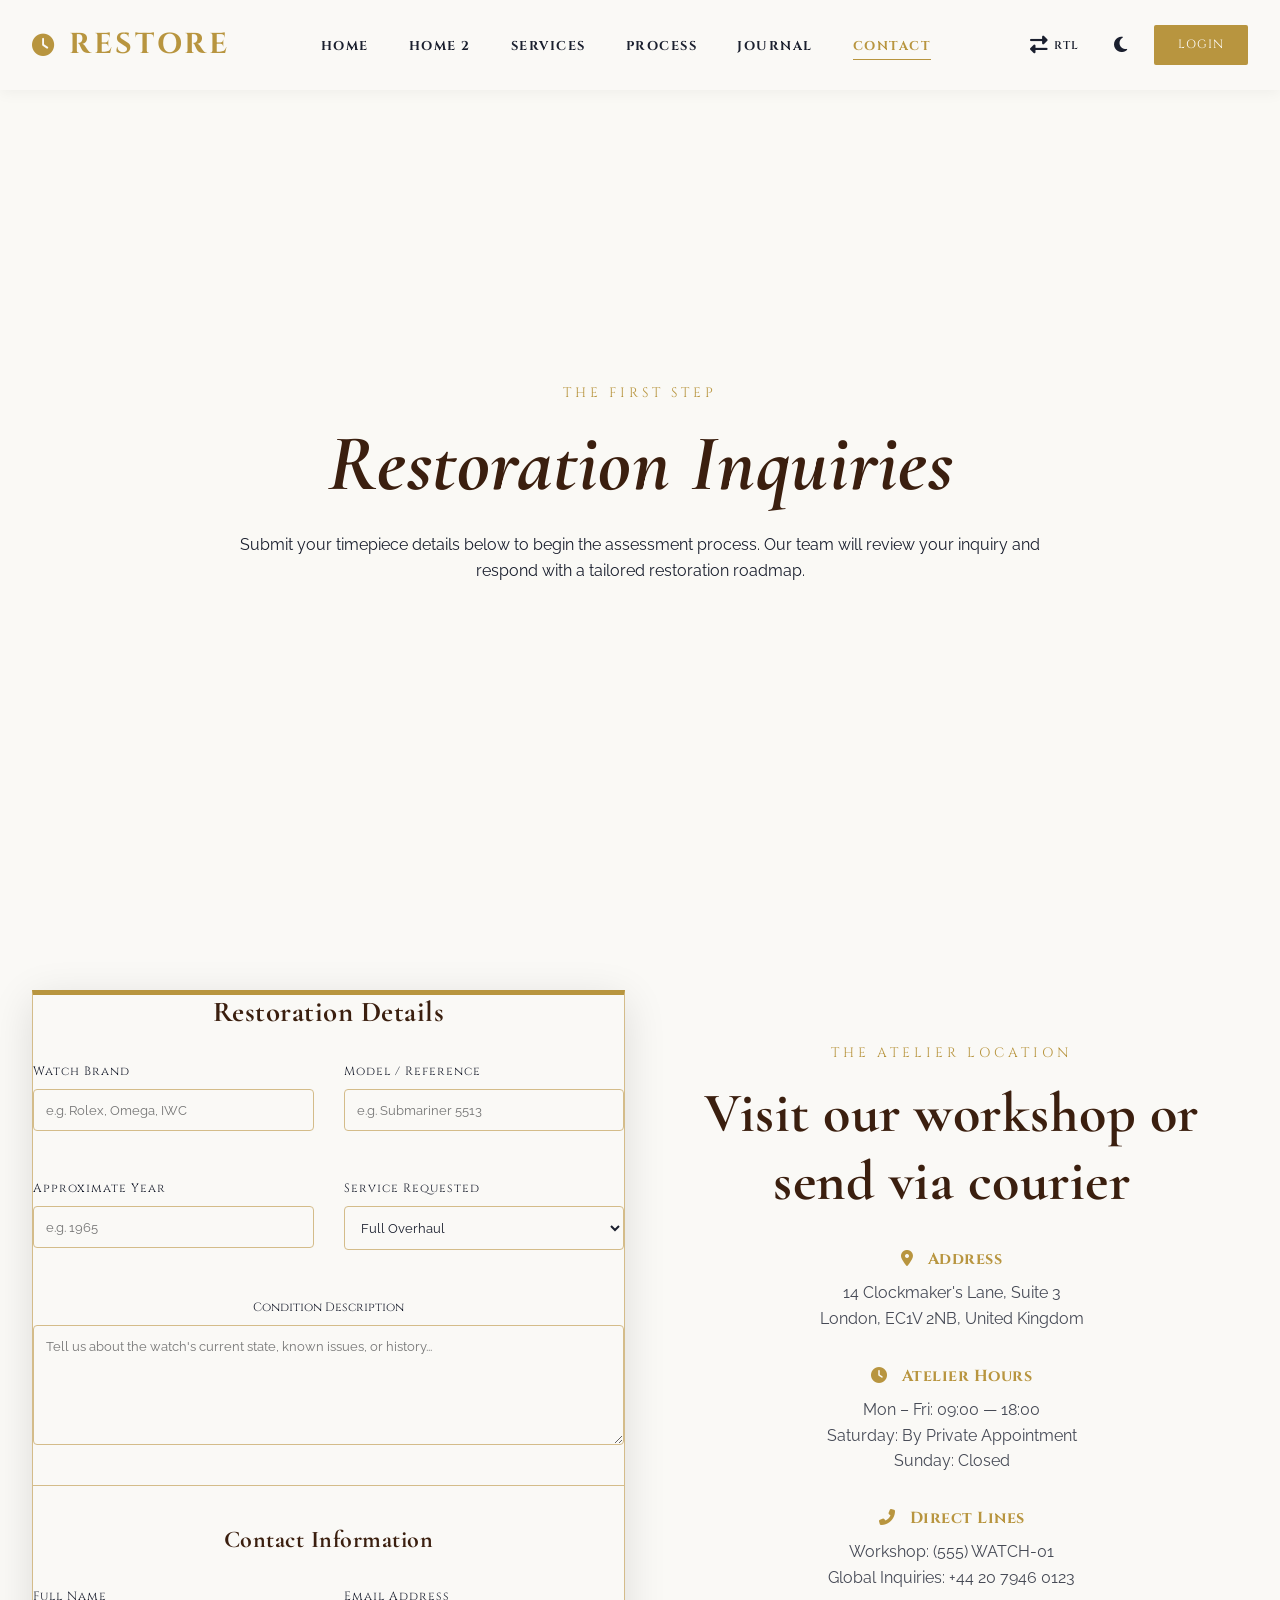
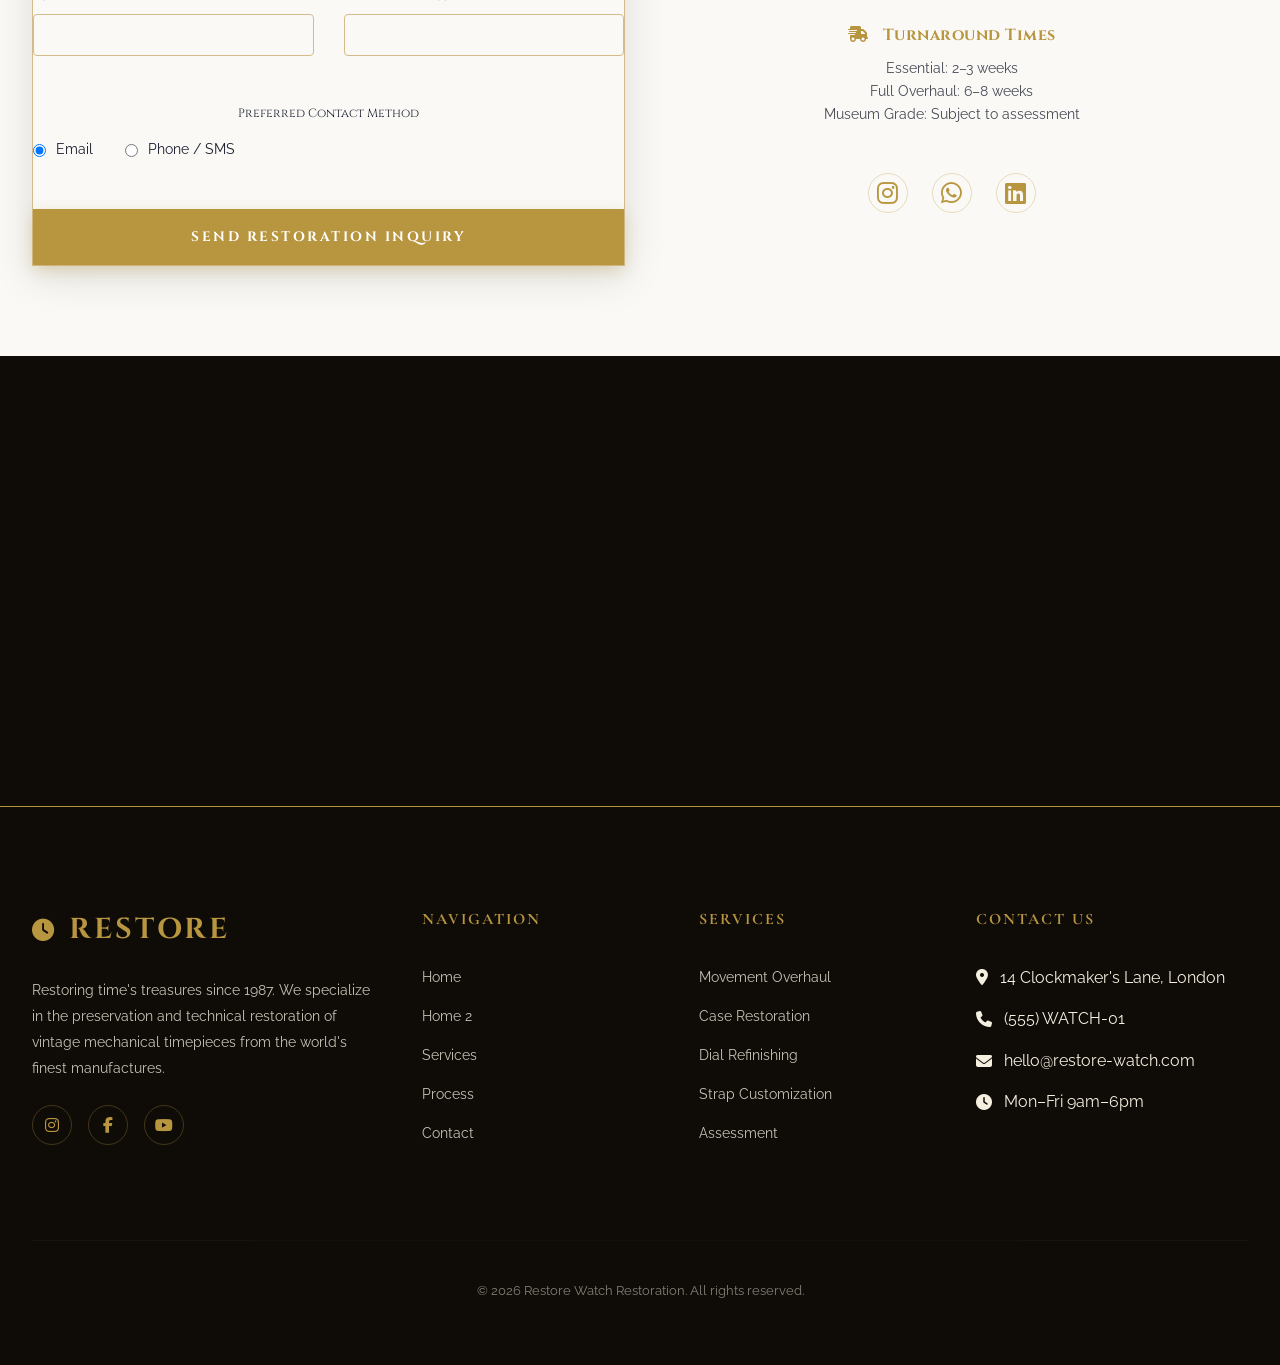
==== contact.html @ 351881fa "Add files via upload commited" ====
<!DOCTYPE html>
<html lang="en" dir="ltr">

<head>
    <meta charset="UTF-8">
    <meta name="viewport" content="width=device-width, initial-scale=1.0">
    <title>Contact & Inquiries — Restore Vintage Watch Restoration</title>
    <meta name="description"
        content="Request a restoration quote. Contact our master watchmakers for a heritage restoration assessment.">
    <!-- Favicon -->
    <link rel="icon" type="image/png" href="favicon.png">
    <!-- Fonts -->
    <link rel="preconnect" href="https://fonts.googleapis.com">
    <link rel="preconnect" href="https://fonts.gstatic.com" crossorigin>
    <link
        href="https://fonts.googleapis.com/css2?family=Cinzel:wght@400;700&family=Cormorant+Garamond:ital,wght@0,400;0,600;0,700;1,400;1,600&family=Playfair+Display:ital,wght@0,400;0,700;1,400&family=Raleway:wght@300;400;600&display=swap"
        rel="stylesheet">
    <!-- Icons -->
    <link rel="stylesheet" href="https://cdnjs.cloudflare.com/ajax/libs/font-awesome/6.4.0/css/all.min.css">
    <!-- CSS -->
    <link rel="stylesheet" href="index.css">
</head>

<body>

    <!-- NAVBAR -->
    <nav class="navbar">
        <div class="container">
            <a href="index.html" class="logo"><i class="fas fa-clock"></i>RESTORE</a>

            <ul class="nav-links">
                <li><a href="index.html">Home</a></li>
                <li><a href="story.html">Home 2</a></li>
                <li><a href="services.html">Services</a></li>
                <li><a href="process.html">Process</a></li>
                <li><a href="journal.html">Journal</a></li>
                <li><a href="contact.html">Contact</a></li>
                <li class="mobile-only" style="margin-top: 2rem; padding-top: 1rem; border-top: 1px solid var(--border); width: 100%;">
                    <div style="display: flex; justify-content: space-between; align-items: center; gap: 1rem; width: 100%;">
                        <button class="toggle-btn rtl-toggle" title="Toggle RTL">
                            <i class="fas fa-exchange-alt"></i>
                        </button>
                        <button class="toggle-btn theme-toggle" title="Toggle Theme">
                            <i class="fas fa-moon"></i>
                            <span class="theme-text">Dark Mode</span>
                        </button>
                        <a href="login.html" class="btn-login" style="width: 100%; text-align: center; border-radius: 4px;">Login Page</a>
                    </div>
                </li>
            </ul>

            <div class="nav-actions">
                <button class="toggle-btn rtl-toggle" title="Toggle RTL">
                    <i class="fas fa-exchange-alt"></i>
                    <span class="rtl-toggle-text">RTL</span>
                </button>
                <button class="toggle-btn theme-toggle" title="Toggle Theme">
                    <i class="fas fa-moon"></i>
                </button>
                <a href="login.html" class="btn-login">Login</a>
            </div>

            <div class="hamburger">
                <span></span>
                <span></span>
                <span></span>
            </div>
        </div>
    </nav>

    <!-- HERO SECTION -->
    <section class="hero-section">
        <div class="hero-blurred-bg" style="background-image: url('https://images.squarespace-cdn.com/content/v1/627b2795b8e70b00cc6e04ac/d50d3fa1-0579-43b2-81c1-0adb92a2aeeb/176-ESPERLUXE_DAVIDOFF_HR84__40jamesncx-121A6474%2Bcopy.jpg');"></div>
        <div class="hero-overlay"></div>
        
        <div class="container text-center reveal">
            <span class="eyebrow" style="color: var(--secondary);">The First Step</span>
            <h1 class="italic">Restoration Inquiries</h1>
            <p>Submit your timepiece details below to begin the assessment process. Our team will review your inquiry and respond with a tailored restoration roadmap.</p>
        </div>
    </section>

    <!-- CONTACT FORM & INFO -->
    <section class="section">
        <div class="container">
            <div class="grid grid-2" style="position: relative;">

                <!-- Inquiry Form -->
                <div class="contact-form reveal"
                    style="background: var(--bg-light); border: 1px solid var(--border); border-top: 5px solid var(--secondary); box-shadow: var(--shadow);">
                    <h2 style="font-size: 1.8rem; margin-bottom: 2rem;">Restoration Details</h2>
                    <form id="restoration-form" style="display: flex; flex-direction: column; gap: 1.5rem;">
                        <div class="form-group grid grid-2">
                            <div style="display: flex; flex-direction: column;">
                                <label
                                    style="font-family: 'Cinzel', serif; font-size: 0.75rem; margin-bottom: 0.5rem;">Watch
                                    Brand</label>
                                <input type="text" placeholder="e.g. Rolex, Omega, IWC"
                                    style="padding: 12px; border: 1px solid var(--border); border-radius: 4px; background: transparent; width: 100%;"
                                    required>
                            </div>
                            <div style="display: flex; flex-direction: column;">
                                <label
                                    style="font-family: 'Cinzel', serif; font-size: 0.75rem; margin-bottom: 0.5rem;">Model
                                    / Reference</label>
                                <input type="text" placeholder="e.g. Submariner 5513"
                                    style="padding: 12px; border: 1px solid var(--border); border-radius: 4px; background: transparent; width: 100%;"
                                    required>
                            </div>
                        </div>
                        <div class="form-group grid grid-2">
                            <div style="display: flex; flex-direction: column;">
                                <label
                                    style="font-family: 'Cinzel', serif; font-size: 0.75rem; margin-bottom: 0.5rem;">Approximate
                                    Year</label>
                                <input type="number" placeholder="e.g. 1965"
                                    style="padding: 12px; border: 1px solid var(--border); border-radius: 4px; background: transparent; width: 100%;">
                            </div>
                            <div style="display: flex; flex-direction: column;">
                                <label
                                    style="font-family: 'Cinzel', serif; font-size: 0.75rem; margin-bottom: 0.5rem;">Service
                                    Requested</label>
                                <select
                                    style="padding: 12px; border: 1px solid var(--border); border-radius: 4px; background: transparent; width: 100%;">
                                    <option>Essential Service</option>
                                    <option selected>Full Overhaul</option>
                                    <option>Museum Restoration</option>
                                    <option>Movement Only</option>
                                    <option>Unsure / Needs Assessment</option>
                                </select>
                            </div>
                        </div>
                        <div style="display: flex; flex-direction: column;">
                            <label
                                style="font-family: 'Cinzel', serif; font-size: 0.75rem; margin-bottom: 0.5rem;">Condition
                                Description</label>
                            <textarea placeholder="Tell us about the watch's current state, known issues, or history..."
                                style="padding: 12px; border: 1px solid var(--border); border-radius: 4px; height: 120px; background: transparent; width: 100%;"></textarea>
                        </div>

                        <hr style="border: 0; border-top: 1px solid var(--border); margin: 1rem 0;">

                        <h2 style="font-size: 1.5rem; margin-bottom: 0.5rem;">Contact Information</h2>
                        <div class="form-group grid grid-2">
                            <div style="display: flex; flex-direction: column;">
                                <label
                                    style="font-family: 'Cinzel', serif; font-size: 0.75rem; margin-bottom: 0.5rem;">Full
                                    Name</label>
                                <input type="text"
                                    style="padding: 12px; border: 1px solid var(--border); border-radius: 4px; background: transparent; width: 100%;"
                                    required>
                            </div>
                            <div style="display: flex; flex-direction: column;">
                                <label
                                    style="font-family: 'Cinzel', serif; font-size: 0.75rem; margin-bottom: 0.5rem;">Email
                                    Address</label>
                                <input type="email"
                                    style="padding: 12px; border: 1px solid var(--border); border-radius: 4px; background: transparent; width: 100%;"
                                    required>
                            </div>
                        </div>
                        <div style="display: flex; flex-direction: column;">
                            <label
                                style="font-family: 'Cinzel', serif; font-size: 0.75rem; margin-bottom: 0.5rem;">Preferred
                                Contact Method</label>
                            <div style="display: flex; gap: 2rem; margin-top: 0.5rem;">
                                <label
                                    style="display: flex; align-items: center; gap: 10px; cursor: pointer; font-size: 0.85rem;">
                                    <input type="radio" name="contact_method" value="email" checked> Email
                                </label>
                                <label
                                    style="display: flex; align-items: center; gap: 10px; cursor: pointer; font-size: 0.85rem;">
                                    <input type="radio" name="contact_method" value="phone"> Phone / SMS
                                </label>
                            </div>
                        </div>

                        <button type="submit" class="btn btn-primary" style="margin-top: 1.5rem; width: 100%;">Send
                            Restoration Inquiry</button>
                    </form>
                </div>

                <!-- Workshop Info -->
                <div class="workshop-info reveal"
                    style="display: flex; flex-direction: column; justify-content: center; align-items: center; position: relative; text-align: center; padding: 2rem;">
                    <span class="eyebrow">The Atelier Location</span>
                    <h2 style="margin-bottom: 2rem;">Visit our workshop or send via courier</h2>

                    <div class="info-list"
                        style="display: flex; flex-direction: column; gap: 2rem; align-items: center;">
                        <div class="info-block">
                            <h4
                                style="font-family: 'Cinzel', serif; font-size: 1rem; color: var(--secondary); margin-bottom: 0.5rem;">
                                <i class="fas fa-map-marker-alt" style="margin-right: 10px;"></i> Address</h4>
                            <p style="opacity: 0.8; margin: 0 auto; max-width: 300px;">14 Clockmaker's Lane, Suite
                                3<br>London, EC1V 2NB, United Kingdom</p>
                        </div>
                        <div class="info-block">
                            <h4
                                style="font-family: 'Cinzel', serif; font-size: 1rem; color: var(--secondary); margin-bottom: 0.5rem;">
                                <i class="fas fa-clock" style="margin-right: 10px;"></i> Atelier Hours</h4>
                            <p style="opacity: 0.8; margin: 0 auto; max-width: 300px;">Mon – Fri: 09:00 —
                                18:00<br>Saturday: By Private Appointment<br>Sunday: Closed</p>
                        </div>
                        <div class="info-block">
                            <h4
                                style="font-family: 'Cinzel', serif; font-size: 1rem; color: var(--secondary); margin-bottom: 0.5rem;">
                                <i class="fas fa-phone-alt" style="margin-right: 10px;"></i> Direct Lines</h4>
                            <p style="opacity: 0.8; margin: 0 auto; max-width: 300px;">Workshop: (555)
                                WATCH-01<br>Global Inquiries: +44 20 7946 0123</p>
                        </div>
                        <div class="info-block">
                            <h4
                                style="font-family: 'Cinzel', serif; font-size: 1rem; color: var(--secondary); margin-bottom: 0.5rem;">
                                <i class="fas fa-truck-fast" style="margin-right: 10px;"></i> Turnaround Times</h4>
                            <p style="opacity: 0.8; font-size: 0.9rem; margin: 0 auto; max-width: 300px;">Essential: 2–3
                                weeks<br>Full Overhaul: 6–8 weeks<br>Museum Grade: Subject to assessment</p>
                        </div>
                    </div>

                    <div class="social-links"
                        style="margin-top: 3rem; display: flex; gap: 1.5rem; justify-content: center;">
                        <a href="#"><i class="fab fa-instagram"
                                style="font-size: 1.5rem; color: var(--secondary);"></i></a>
                        <a href="#"><i class="fab fa-whatsapp"
                                style="font-size: 1.5rem; color: var(--secondary);"></i></a>
                        <a href="#"><i class="fab fa-linkedin"
                                style="font-size: 1.5rem; color: var(--secondary);"></i></a>
                    </div>
                </div>

            </div>
        </div>
    </section>

    <!-- MAP SECTION -->
    <section class="section" style="padding: 0;">
        <div class="map-container reveal"
            style="width: 100%; height: 450px; background: var(--bg-dark);">
            <iframe
                src="https://www.google.com/maps/embed?pb=!1m18!1m12!1m3!1d2482.0203!2d-0.0934!3d51.5234!2m3!1f0!2f0!3f0!3m2!1i1024!2i768!4f13.1!3m3!1m2!1s0x0%3A0x0!2zNTHCsDMxJzI0LjIiTiAwwrAwNSczNi4yIlc!5e0!3m2!1sen!2suk!4v1654321234567!5m2!1sen!2suk"
                width="100%" height="100%" style="border:0;" allowfullscreen="" loading="lazy"></iframe>
        </div>
    </section>

    <!-- FOOTER -->
    <footer>
        <div class="container">
            <div class="footer-grid">
                <div class="footer-col reveal">
                    <a href="index.html" class="logo" style="margin-bottom: 1.5rem;"><i class="fas fa-clock"></i>RESTORE</a>
                    <p>Restoring time's treasures since 1987. We specialize in the preservation and technical restoration of vintage mechanical timepieces from the world's finest manufactures.</p>
                    <div class="social-links">
                        <a href="#"><i class="fab fa-instagram"></i></a>
                        <a href="#"><i class="fab fa-facebook-f"></i></a>
                        <a href="#"><i class="fab fa-youtube"></i></a>
                    </div>
                </div>
                <div class="footer-col reveal">
                    <h4>Navigation</h4>
                    <ul>
                        <li><a href="index.html">Home</a></li>
                        <li><a href="story.html">Home 2</a></li>
                        <li><a href="services.html">Services</a></li>
                        <li><a href="process.html">Process</a></li>
                        <li><a href="contact.html">Contact</a></li>
                    </ul>
                </div>
                <div class="footer-col reveal">
                    <h4>Services</h4>
                    <ul>
                        <li><a href="services.html">Movement Overhaul</a></li>
                        <li><a href="services.html">Case Restoration</a></li>
                        <li><a href="services.html">Dial Refinishing</a></li>
                        <li><a href="services.html">Strap Customization</a></li>
                        <li><a href="services.html">Assessment</a></li>
                    </ul>
                </div>
                <div class="footer-col reveal">
                    <h4>Contact Us</h4>
                    <ul>
                        <li><i class="fas fa-map-marker-alt"></i> 14 Clockmaker's Lane, London</li>
                        <li><i class="fas fa-phone"></i> (555) WATCH-01</li>
                        <li><i class="fas fa-envelope"></i> hello@restore-watch.com</li>
                        <li><i class="fas fa-clock"></i> Mon–Fri 9am–6pm</li>
                    </ul>
                </div>
            </div>
            <div class="footer-bottom">
                <p>&copy; 2026 Restore Watch Restoration. All rights reserved.</p>
            </div>
        </div>
    </footer>

    <button class="back-to-top" aria-label="Back to top">
        <i class="fas fa-chevron-up"></i>
    </button>

    <script src="main.js"></script>
</body>

</html>
---- index.css ----
/* 1. CSS VARIABLES */
:root {
  --primary: #3B1F0F;
  /* Deep mahogany */
  --secondary: #B8953F;
  /* Antique gold */
  --accent: #C9A96E;
  /* Warm brass */
  --text-dark: #1A1F2E;
  /* Deep charcoal navy */
  --text-light: #F5EFE0;
  /* Ivory cream */
  --bg-light: #FAF9F6;
  /* Crisp parchment */
  --bg-dark: #0F0C08;
  /* Near-black mahogany */
  --border: #D4BC8A;
  /* Gold border tone */

  /* Static Colors (for persistent dark sections) */
  --always-light: #F5EFE0;
  --always-dark: #0F0C08;

  --transition: all 0.4s cubic-bezier(0.16, 1, 0.3, 1);
  --shadow: 0 10px 40px rgba(0, 0, 0, 0.12);
  --max-width: 1280px;
  
  --hero-brightness: 0.85;
  --hero-overlay: rgba(250, 249, 246, 0.8);
}

[data-theme="dark"] {
  --primary: #C9A96E;
  --secondary: #B8953F;
  --text-dark: #F5EFE0;
  --text-light: #F5EFE0;
  --bg-light: #0D0B08;
  --bg-dark: #1A1A1A;
  --border: #8A6D3B;
  --hero-brightness: 0.4;
  --hero-overlay: rgba(15, 12, 8, 0.85);
  --shadow: 0 10px 40px rgba(0, 0, 0, 0.4);
}

/* RTL Support */
[dir="rtl"] {
  direction: rtl;
  text-align: right;
}

/* 2. RESET & BASE */
* {
  margin: 0;
  padding: 0;
  box-sizing: border-box;
}

input,
select,
textarea,
button {
  font-family: inherit;
  color: inherit;
}

html {
  scroll-behavior: smooth;
  overflow-x: hidden;
}

body {
  font-family: 'Raleway', 'Lato', sans-serif;
  background-color: var(--bg-light);
  color: var(--text-dark);
  line-height: 1.6;
  overflow-x: hidden;
  transition: background-color 0.5s ease;
}

/* 3. TYPOGRAPHY */
h1,
h2,
h3,
h4,
.serif {
  font-family: 'Cormorant Garamond', 'Playfair Display', serif;
  font-weight: 700;
  color: var(--primary);
  letter-spacing: 0.5px;
}

h1 {
  font-size: clamp(3rem, 8vw, 5rem);
  line-height: 1.1;
  margin-bottom: 1.5rem;
}

h2 {
  font-size: clamp(2rem, 5vw, 3.5rem);
  line-height: 1.2;
  margin-bottom: 2rem;
}

h3 {
  font-size: 2.2rem;
  margin-bottom: 1rem;
}

h4 {
  font-size: 1.5rem;
  margin-bottom: 1rem;
}

.eyebrow {
  display: block;
  font-family: 'Cinzel', serif;
  text-transform: uppercase;
  letter-spacing: 4px;
  font-size: 0.85rem;
  color: var(--secondary);
  margin-bottom: 1rem;
}

.italic {
  font-style: italic;
}

p {
  margin-bottom: 1.5rem;
}

a {
  text-decoration: none;
  color: inherit;
  transition: var(--transition);
}

ul {
  list-style: none;
}

/* Step Numbers */
.step-num {
  font-family: 'Cinzel', serif;
  color: var(--secondary);
  font-size: 3.5rem;
  font-weight: 700;
  opacity: 0.6;
  line-height: 1;
  display: block;
  margin-bottom: 0.5rem;
}

[data-theme="dark"] .step-num {
  opacity: 0.8;
  color: var(--secondary);
  text-shadow: 0 0 10px rgba(184, 149, 63, 0.2);
}

/* 4. LAYOUT */
.container {
  max-width: var(--max-width);
  margin: 0 auto;
  padding: 0 2rem;
}

.section {
  padding: clamp(80px, 10vh, 120px) 0;
  text-align: center;
}

.section.align-left {
  text-align: left;
}

.section.align-left .container {
    text-align: left;
}

.section p {
  max-width: 800px;
  margin-left: auto;
  margin-right: auto;
}

.section.align-left p {
    margin-left: 0;
    margin-right: 0;
}

.section ul {
  display: flex;
  flex-direction: column;
  gap: 0.8rem;
}

.grid {
  display: grid;
  gap: 30px;
}

.grid-2 { grid-template-columns: repeat(2, 1fr); }
.grid-3 { grid-template-columns: repeat(3, 1fr); }
.grid-4 { grid-template-columns: repeat(4, 1fr); }

/* 5. COMPONENTS */

/* Buttons */
.btn {
  display: inline-flex;
  align-items: center;
  justify-content: center;
  padding: 18px 40px;
  font-family: 'Cinzel', serif;
  font-size: 0.85rem;
  letter-spacing: 2.5px;
  text-transform: uppercase;
  font-weight: 700;
  cursor: pointer;
  transition: var(--transition);
  border: 1px solid transparent;
  position: relative;
  overflow: hidden;
  z-index: 1;
  text-align: center;
  min-width: 220px;
}

.btn::after {
  content: '';
  position: absolute;
  top: 0;
  left: -100%;
  width: 100%;
  height: 100%;
  background: rgba(255, 255, 255, 0.15);
  transition: var(--transition);
  z-index: -1;
}

.btn:hover::after {
  left: 0;
}

.btn-primary {
  background-color: var(--secondary);
  color: #fff !important;
  box-shadow: 0 5px 15px rgba(184, 149, 63, 0.3);
}

.btn-primary:hover {
  background-color: var(--primary);
  transform: translateY(-3px);
  box-shadow: 0 8px 25px rgba(59, 31, 15, 0.4);
}

.btn-outline {
  border: 1px solid var(--secondary);
  color: var(--secondary);
  background: transparent;
}

.btn-outline:hover {
  background: var(--secondary);
  color: #fff !important;
  transform: translateY(-3px);
}

/* Navbar */
.navbar {
  position: fixed;
  top: 0;
  left: 0;
  width: 100%;
  background-color: var(--bg-light);
  color: var(--text-dark);
  height: 90px;
  display: flex;
  align-items: center;
  z-index: 1000;
  transition: var(--transition);
  box-shadow: 0 2px 15px rgba(0, 0, 0, 0.05);
}

.navbar.scrolled {
  height: 75px;
  background-color: var(--bg-light);
  backdrop-filter: blur(15px);
  box-shadow: 0 5px 20px rgba(0, 0, 0, 0.1);
}

.navbar .container {
  display: flex;
  justify-content: space-between;
  align-items: center;
  width: 100%;
}

.logo {
  font-family: 'Cinzel', serif;
  font-size: clamp(1.4rem, 4vw, 1.8rem);
  font-weight: 700;
  color: var(--secondary) !important;
  letter-spacing: 3px;
  display: flex;
  align-items: center;
  white-space: nowrap;
}

.logo i {
  margin-right: 12px;
  font-size: 1.4rem;
}

[dir="rtl"] .logo i {
    margin-right: 0;
    margin-left: 12px;
}

.nav-links {
  display: flex;
  gap: 2.5rem;
  align-items: center;
}

.nav-links a {
  font-family: 'Cinzel', serif;
  font-size: 0.8rem;
  letter-spacing: 1.5px;
  text-transform: uppercase;
  color: var(--text-dark);
  position: relative;
  font-weight: 700;
  transition: var(--transition);
}

.nav-links a:hover,
.nav-links a.active {
    color: var(--secondary);
}

.nav-links a::after {
    content: '';
    position: absolute;
    bottom: -5px;
    left: 0;
    width: 0;
    height: 1px;
    background: var(--secondary);
    transition: width 0.3s ease;
}

.nav-links a:hover::after,
.nav-links a.active::after {
    width: 100%;
}

.nav-actions {
  display: flex;
  align-items: center;
  gap: 1.2rem;
}

.btn-login {
  padding: 10px 24px;
  font-family: 'Cinzel', serif;
  font-size: 0.75rem;
  background-color: var(--secondary);
  color: #fff !important;
  border-radius: 2px;
  letter-spacing: 1px;
  text-transform: uppercase;
}

.btn-login:hover {
  background-color: var(--primary);
}

.toggle-btn {
  background: transparent;
  border: none;
  color: var(--text-dark);
  cursor: pointer;
  font-size: 1.1rem;
  transition: var(--transition);
  padding: 8px;
  display: flex;
  align-items: center;
  justify-content: center;
}

.toggle-btn:hover {
  color: var(--secondary);
  transform: translateY(-2px);
}

.rtl-toggle {
    display: flex;
    align-items: center;
    gap: 6px;
}

.rtl-toggle-text {
    font-family: 'Cinzel', serif;
    font-size: 0.7rem;
    letter-spacing: 1px;
    font-weight: 600;
}

/* Hamburger Menu */
.hamburger {
  display: none;
  flex-direction: column;
  justify-content: space-between;
  width: 35px;
  height: 24px;
  cursor: pointer;
  z-index: 1001;
}

.hamburger span {
  display: block;
  width: 100%;
  height: 3px;
  background-color: var(--secondary);
  transition: all 0.3s ease;
}

/* Hamburger Active States */
.hamburger.active span:nth-child(1) {
  transform: translateY(10.5px) rotate(45deg);
}

.hamburger.active span:nth-child(2) {
  opacity: 0;
  transform: translateX(10px);
}

.hamburger.active span:nth-child(3) {
  transform: translateY(-10.5px) rotate(-45deg);
}

.nav-actions-mobile, .mobile-only {
    display: none;
}

/* Hero Section */
.hero-section {
  position: relative;
  width: 100%;
  height: 100vh;
  min-height: 600px;
  display: flex;
  align-items: center;
  justify-content: center;
  overflow: hidden;
  text-align: center;
  padding-top: 90px;
}

.hero-blurred-bg {
  position: absolute;
  top: 0;
  left: 0;
  width: 100%;
  height: 100%;
  background-size: cover;
  background-position: center;
  filter: brightness(var(--hero-brightness)) saturate(1.1);
  z-index: 0;
}

.hero-overlay {
  position: absolute;
  top: 0;
  left: 0;
  width: 100%;
  height: 100%;
  background: var(--hero-overlay);
  z-index: 1;
}

.hero-section .container {
  position: relative;
  z-index: 2;
  max-width: 900px;
}

.hero-btns {
    display: flex;
    gap: 1.5rem;
    justify-content: center;
    margin-top: 2.5rem;
}

/* Cards */
.card {
  background-color: var(--bg-light);
  border: 1px solid var(--border);
  border-top: 4px solid var(--secondary);
  transition: var(--transition);
  display: flex;
  flex-direction: column;
  height: 100%;
  box-shadow: var(--shadow);
  overflow: hidden;
  text-align: center;
}

.card:hover {
  transform: translateY(-10px);
  box-shadow: 0 20px 50px rgba(0, 0, 0, 0.15);
  border-color: var(--secondary);
}

.card-img-wrapper {
  width: 100%;
  height: 240px;
  overflow: hidden;
  position: relative;
}

.card-img-wrapper img {
  width: 100%;
  height: 100%;
  object-fit: cover;
  transition: transform 0.8s ease;
}

.card:hover .card-img-wrapper img {
  transform: scale(1.1);
}

.card-content {
  padding: 2.5rem;
  flex-grow: 1;
  display: flex;
  flex-direction: column;
  justify-content: space-between;
  align-items: center;
}

.card-content i {
    font-size: 2.5rem;
    color: var(--secondary);
    margin-bottom: 1.5rem;
    transition: var(--transition);
}

.card:hover .card-content i {
    transform: scale(1.1) rotate(5deg);
}

.card h3 {
    font-size: 1.6rem;
    margin-bottom: 1rem;
    color: var(--primary);
}

[data-theme="dark"] .card h3 {
    color: var(--secondary);
}

.card p {
    font-size: 0.95rem;
    opacity: 0.8;
}

/* Bullet Points Alignment */
.section ul li {
    display: flex;
    align-items: flex-start;
    gap: 15px;
    text-align: left;
    width: 100%;
    max-width: 600px;
    margin: 0 auto;
}

.section.align-left ul li {
    margin: 0;
}

.section ul li i {
    color: var(--secondary);
    margin-top: 5px;
    flex-shrink: 0;
}

/* Footer Enhancements */
footer {
  background-color: var(--always-dark);
  color: var(--always-light);
  padding: 100px 0 40px;
  border-top: 1px solid var(--secondary);
}

.footer-grid {
  display: grid;
  grid-template-columns: 1.5fr 1fr 1fr 1.2fr;
  gap: 50px;
  margin-bottom: 80px;
}

.footer-col h4 {
  color: var(--secondary);
  text-transform: uppercase;
  letter-spacing: 2px;
  font-size: 1rem;
  margin-bottom: 2rem;
}

.footer-col p {
    font-size: 0.9rem;
    opacity: 0.8;
    line-height: 1.8;
}

.footer-col ul li {
    margin-bottom: 1rem;
    display: flex;
    align-items: center;
    gap: 12px;
}

.footer-col ul li a {
    opacity: 0.8;
    font-size: 0.9rem;
}

.footer-col ul li a:hover {
    opacity: 1;
    color: var(--secondary);
    padding-left: 5px;
}

.social-links {
    display: flex;
    gap: 1rem;
    margin-top: 1.5rem;
}

.social-links a {
    width: 40px;
    height: 40px;
    display: flex;
    align-items: center;
    justify-content: center;
    border: 1px solid rgba(184, 149, 63, 0.3);
    border-radius: 50%;
    color: var(--secondary);
    font-size: 1rem;
}

.social-links a:hover {
    background: var(--secondary);
    color: #fff !important;
    transform: translateY(-5px);
}

.footer-bottom {
    border-top: 1px solid rgba(255, 255, 255, 0.05);
    padding-top: 40px;
    text-align: center;
    opacity: 0.5;
    font-size: 0.8rem;
}

/* Authentication Forms */
.auth-page {
    min-height: 100vh;
    display: flex;
    align-items: center;
    justify-content: center;
    padding: 120px 2rem 60px;
    background: var(--bg-light);
}

.auth-card {
    background: var(--bg-light);
    border: 1px solid var(--border);
    padding: 3rem;
    width: 100%;
    max-width: 450px;
    box-shadow: var(--shadow);
    text-align: center;
}

.auth-card h2 {
    margin-bottom: 2.5rem;
}

.form-group {
    text-align: left;
    margin-bottom: 1.5rem;
}

.form-group label {
    display: block;
    font-family: 'Cinzel', serif;
    font-size: 0.75rem;
    letter-spacing: 1px;
    margin-bottom: 0.5rem;
    color: var(--text-dark);
}

.form-group input {
    width: 100%;
    padding: 12px 15px;
    background: transparent;
    border: 1px solid var(--border);
    border-radius: 2px;
    color: var(--text-dark);
    transition: var(--transition);
}

.form-group input:focus {
    border-color: var(--secondary);
    outline: none;
    box-shadow: 0 0 0 3px rgba(184, 149, 63, 0.1);
}

.form-footer {
    display: flex;
    justify-content: space-between;
    align-items: center;
    margin-top: 0.8rem;
    font-size: 0.8rem;
}

.remember-me {
    display: flex !important;
    align-items: center;
    gap: 8px;
    cursor: pointer;
    font-family: 'Raleway', sans-serif !important;
    text-transform: none !important;
    letter-spacing: 0 !important;
    font-size: 0.8rem !important;
    opacity: 0.8;
}

.remember-me input {
    width: auto !important;
    margin: 0;
}

.forgot-link {
    color: var(--secondary);
    font-weight: 500;
}

.auth-divider {
    display: flex;
    align-items: center;
    margin: 2.5rem 0;
    color: var(--secondary);
    opacity: 0.6;
}

.auth-divider::before,
.auth-divider::after {
    content: '';
    flex: 1;
    height: 1px;
    background: var(--border);
}

.auth-divider span {
    padding: 0 20px;
    font-family: 'Cinzel', serif;
    font-size: 0.8rem;
    letter-spacing: 3px;
    font-weight: 700;
}

.social-auth {
    display: flex;
    flex-direction: column;
    gap: 1.2rem;
    margin-bottom: 2.5rem;
}

.btn-social {
    background: var(--bg-light);
    border: 1px solid var(--border);
    color: var(--text-dark) !important;
    width: 100%;
    min-width: 0;
    padding: 14px;
    font-family: 'Raleway', sans-serif;
    letter-spacing: 0.5px;
    text-transform: none;
    font-size: 0.95rem;
    display: flex;
    align-items: center;
    justify-content: center;
    gap: 15px;
    border-radius: 4px;
    box-shadow: 0 4px 10px rgba(0,0,0,0.05);
}

.btn-social:hover {
    background: var(--bg-dark);
    color: var(--text-light) !important;
    border-color: var(--secondary);
}

.btn-social img {
    height: 20px;
}

.btn-social i {
    font-size: 1.25rem;
}

.auth-redirect {
    font-size: 0.9rem;
    opacity: 0.8;
}

.auth-redirect a {
    color: var(--secondary);
    font-weight: 600;
}

.auth-toggles {
    position: fixed;
    top: 2rem;
    right: 2rem;
    display: flex;
    gap: 1.2rem;
    z-index: 2000;
}

.auth-toggles .toggle-btn {
    width: 45px;
    height: 45px;
    background: var(--bg-light);
    border: 1px solid var(--border);
    border-radius: 50%;
    box-shadow: 0 10px 25px rgba(0,0,0,0.15);
    color: var(--secondary) !important;
}

.auth-card .logo {
    justify-content: center;
    margin-bottom: 2.5rem;
    width: 100%;
    font-size: 2.2rem;
}
/* Comparison Slider */
.comparison-container {
    border: 4px solid var(--secondary);
    box-shadow: var(--shadow);
}

.slider-handle {
    transition: background 0.3s ease;
}

.slider-handle:hover {
    background: var(--primary) !important;
}

/* Back to Top Button */
.back-to-top {
  position: fixed;
  bottom: 30px;
  right: 30px;
  width: 45px;
  height: 45px;
  background-color: var(--secondary);
  color: #fff !important;
  border: none;
  border-radius: 50%;
  display: flex;
  align-items: center;
  justify-content: center;
  cursor: pointer;
  z-index: 999;
  opacity: 0;
  visibility: hidden;
  transition: all 0.4s ease;
  box-shadow: 0 5px 15px rgba(0, 0, 0, 0.2);
}

.back-to-top.visible {
  opacity: 1;
  visibility: visible;
}

.back-to-top:hover {
  background-color: var(--primary);
  transform: translateY(-5px);
  box-shadow: 0 8px 20px rgba(0, 0, 0, 0.3);
}

/* 6. RESPONSIVE DESIGN */

/* Tablet View (Redesign) */
@media (max-width: 1024px) {
  .container { padding: 0 3rem; }
  
  .grid-3 { grid-template-columns: repeat(2, 1fr); }
  .grid-4 { grid-template-columns: repeat(2, 1fr); }
  
  .footer-grid {
    grid-template-columns: 1fr 1fr;
    gap: 60px;
  }
  
  .hero-section h1 { font-size: 3.5rem; }
  
  .nav-links { gap: 1.5rem; }
  .nav-links a { font-size: 0.75rem; }

  /* Tablet Nav Overhaul */
  .hamburger { display: flex; }
  .nav-links {
    position: fixed;
    top: 75px;
    right: -100%;
    width: 100%;
    height: calc(100vh - 75px);
    background-color: var(--bg-light);
    flex-direction: column;
    justify-content: flex-start;
    padding: 3rem 2rem;
    gap: 2rem;
    transition: var(--transition);
    z-index: 1000;
    overflow-y: auto;
    text-align: center;
  }
  .nav-links.active { right: 0; }
  
  .nav-actions {
      display: none !important;
  }
  
  .nav-actions-mobile, .mobile-only { 
      display: flex !important; 
      flex-direction: column;
      align-items: center;
      gap: 1.5rem;
      margin-top: 2rem;
      padding-top: 2rem;
      border-top: 1px solid var(--border);
      width: 100%;
  }

  .nav-actions-mobile .toggle-btn, .mobile-only .toggle-btn {
      width: 100%;
      justify-content: center;
      padding: 12px;
      border: 1px solid var(--border);
      border-radius: 4px;
      display: flex;
      align-items: center;
      gap: 8px;
  }
  .rev-img img {
      height: 500px;
      object-fit: cover;
  }
}

/* Mobile View (Complete Redesign) */
@media (max-width: 768px) {
  .navbar { height: 75px; }

  .grid-2, .grid-3, .grid-4 {
    grid-template-columns: 1fr !important;
    gap: 3rem;
  }

  .nav-links a { 
      font-size: 1rem !important; 
      width: 100%; 
      padding: 8px 0; 
      letter-spacing: 2px;
      font-weight: 500;
  }
  
  .logo { font-size: 1.1rem !important; }

  .nav-actions {
      display: none !important;
  }

  .nav-actions-mobile, .mobile-only { 
      display: flex !important; 
      flex-direction: row !important;
      align-items: center !important;
      justify-content: center !important;
      gap: 1rem !important;
      margin-top: auto;
      padding-top: 2rem;
      border-top: 1px solid var(--border);
      width: 100%;
      flex-wrap: nowrap !important;
  }

  .nav-actions-mobile .toggle-btn, 
  .mobile-only .toggle-btn,
  .nav-actions-mobile .btn-login,
  .mobile-only .btn-login {
      width: auto !important;
      min-width: 44px;
      height: 44px;
      display: flex;
      align-items: center;
      justify-content: center;
      padding: 0 15px !important;
      border: 1px solid var(--border);
      border-radius: 4px;
      background: transparent;
      color: var(--text-dark);
      transition: all 0.3s ease;
      font-size: 0.75rem;
      letter-spacing: 1px;
      text-transform: uppercase;
      white-space: nowrap;
  }

  .nav-actions-mobile .btn-login,
  .mobile-only .btn-login {
      background-color: var(--secondary);
      color: #fff !important;
      border-color: var(--secondary);
  }

  .nav-actions-mobile .toggle-btn:hover, 
  .mobile-only .toggle-btn:hover {
      background-color: var(--bg-dark);
      color: var(--secondary);
      border-color: var(--secondary);
  }

  .nav-actions-mobile .theme-text,
  .mobile-only .theme-text,
  .nav-actions-mobile .rtl-toggle-text,
  .mobile-only .rtl-toggle-text {
      display: none !important;
  }

  .hamburger {
      display: flex !important;
      position: relative;
      z-index: 1100;
  }
  
  @media (max-width: 360px) {
      .logo { font-size: 0.9rem !important; }
      .nav-actions { margin-right: 0.5rem !important; }
  }

  .hamburger.active span:nth-child(1) { transform: translateY(9px) rotate(45deg); }
  .hamburger.active span:nth-child(2) { opacity: 0; }
  .hamburger.active span:nth-child(3) { transform: translateY(-9px) rotate(-45deg); }

  .grid-2 { gap: 2rem !important; }

  /* Journal Preview Mobile Fix */
  .journal-preview { text-align: center !important; }
  
  .small-article {
      flex-direction: column !important;
      align-items: center !important;
      text-align: center !important;
      gap: 1rem !important;
  }

  .small-article img {
      margin: 0 auto !important;
  }

  /* Universal Hero Overlap Fixes */
  .hero-section h1 {
      font-size: 2.5rem !important;
      margin-bottom: 1rem !important;
  }
  
  .hero-section p {
      font-size: 1rem !important;
      margin-bottom: 2rem !important;
      padding: 0 1rem;
  }

  .hero-btns, .btn-group {
      flex-direction: column !important;
      align-items: center !important;
      gap: 1rem !important;
      width: 100%;
  }

  .btn {
      width: 100% !important;
      min-width: 0 !important;
      max-width: 300px;
      padding: 15px 20px !important;
      font-size: 0.8rem !important;
  }

  /* Home 2 Mobile Fixes */
  .hero-section { height: 70vh !important; }
  
  .rev-content, .rev-img, .proc-content, .proc-img {
      padding: 0 !important;
      text-align: center !important;
      margin-bottom: 2rem;
  }

  .rev-img img, .proc-img img {
      height: 300px !important;
      object-fit: cover !important;
      border-width: 5px !important;
  }

  .grid-2 { gap: 2rem !important; }
}
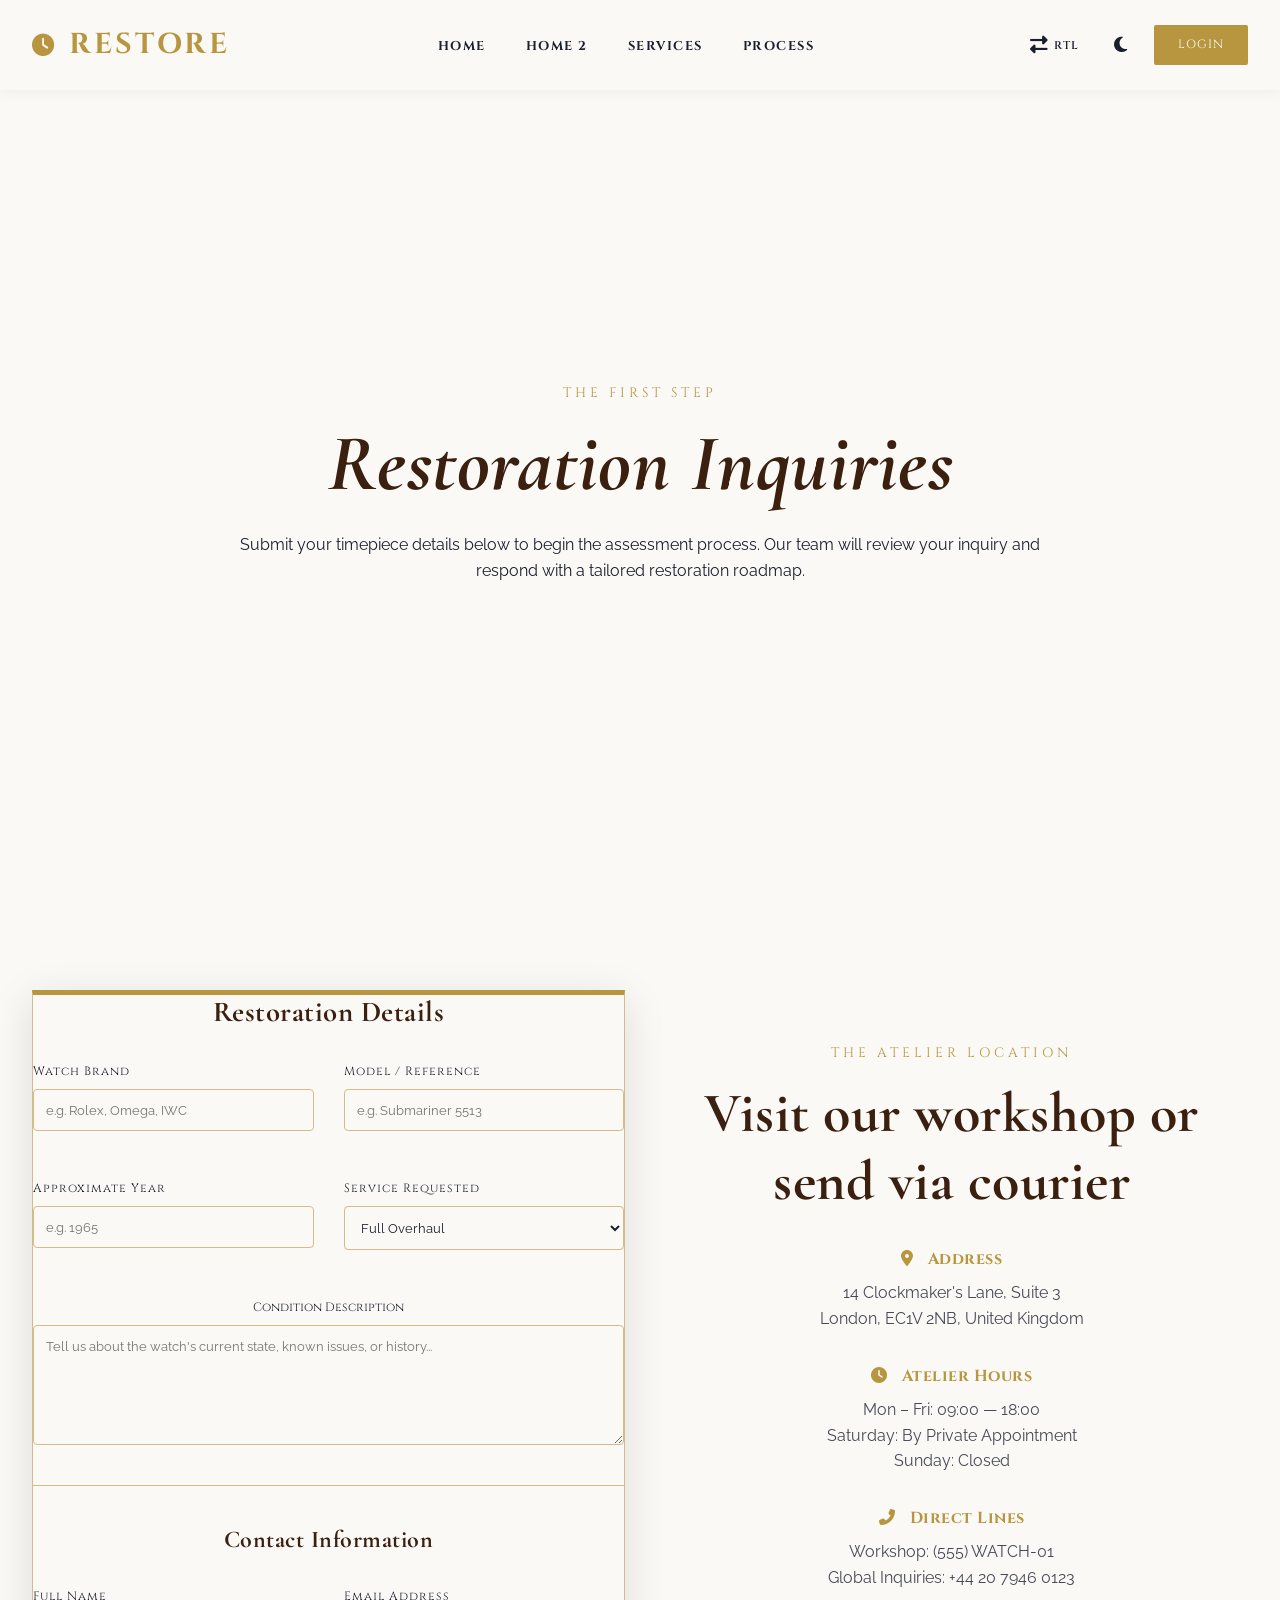
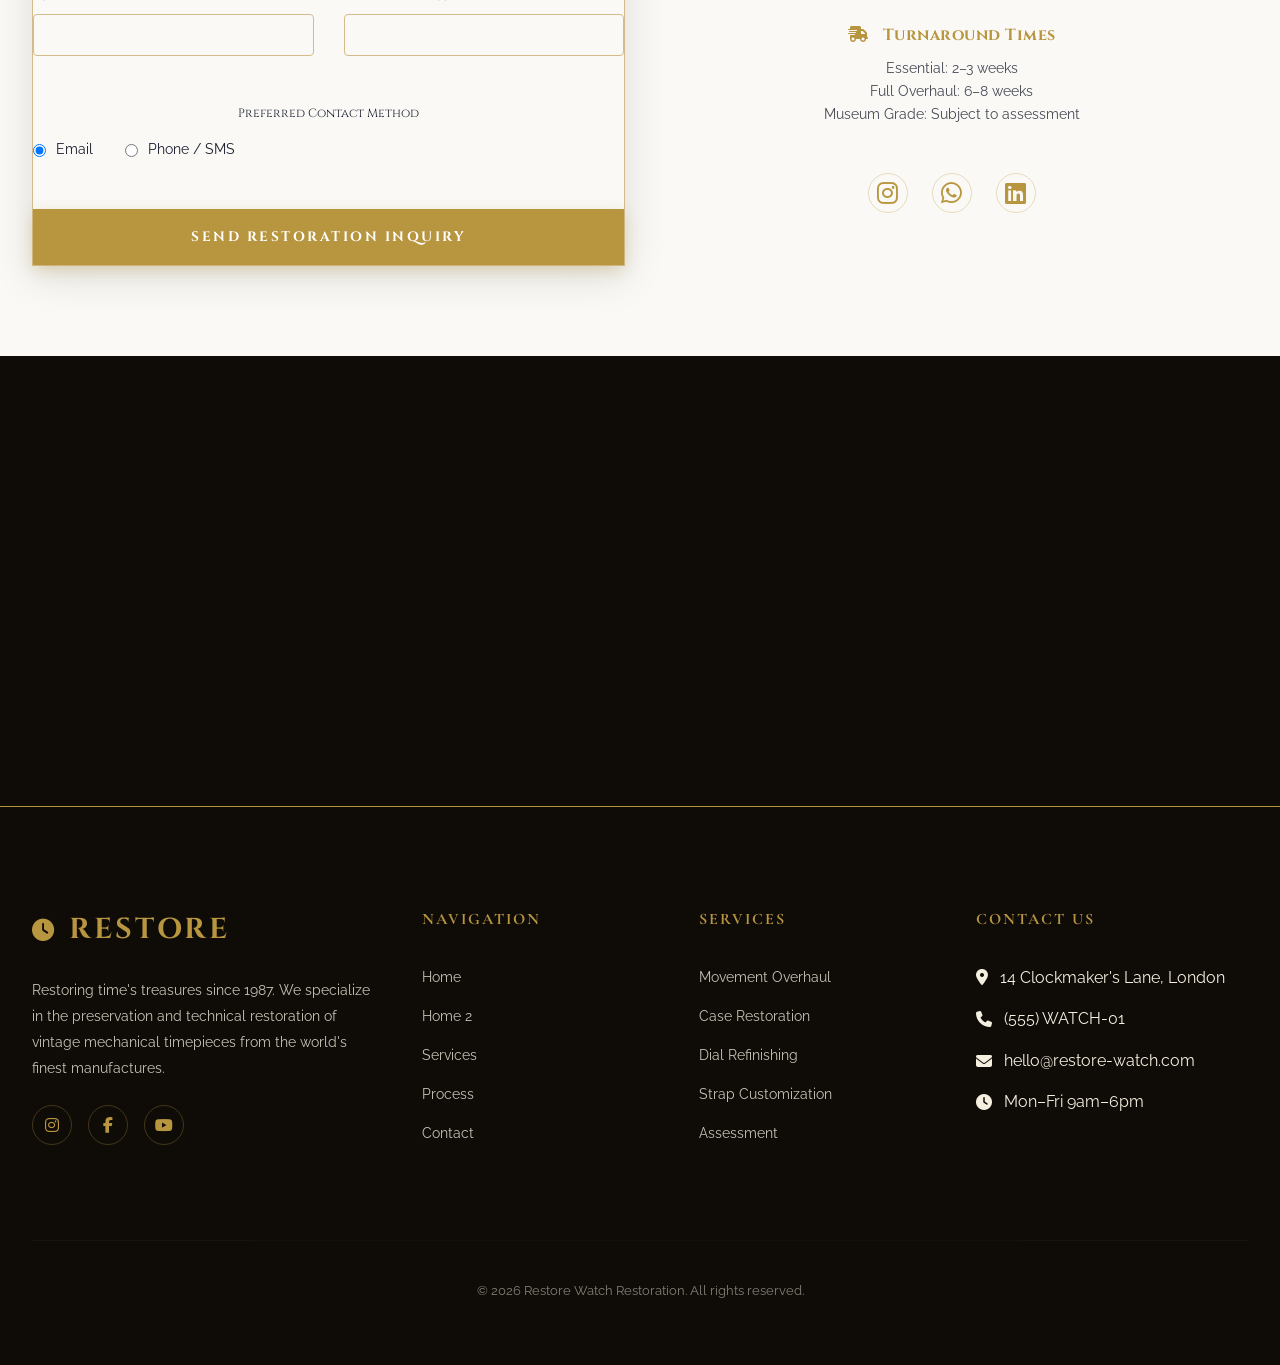
==== commit a313bc13: "Add files via upload commit" ====
--- a/contact.html
+++ b/contact.html
@@ -33,8 +33,6 @@
                 <li><a href="story.html">Home 2</a></li>
                 <li><a href="services.html">Services</a></li>
                 <li><a href="process.html">Process</a></li>
-                <li><a href="journal.html">Journal</a></li>
-                <li><a href="contact.html">Contact</a></li>
                 <li class="mobile-only" style="margin-top: 2rem; padding-top: 1rem; border-top: 1px solid var(--border); width: 100%;">
                     <div style="display: flex; justify-content: space-between; align-items: center; gap: 1rem; width: 100%;">
                         <button class="toggle-btn rtl-toggle" title="Toggle RTL">
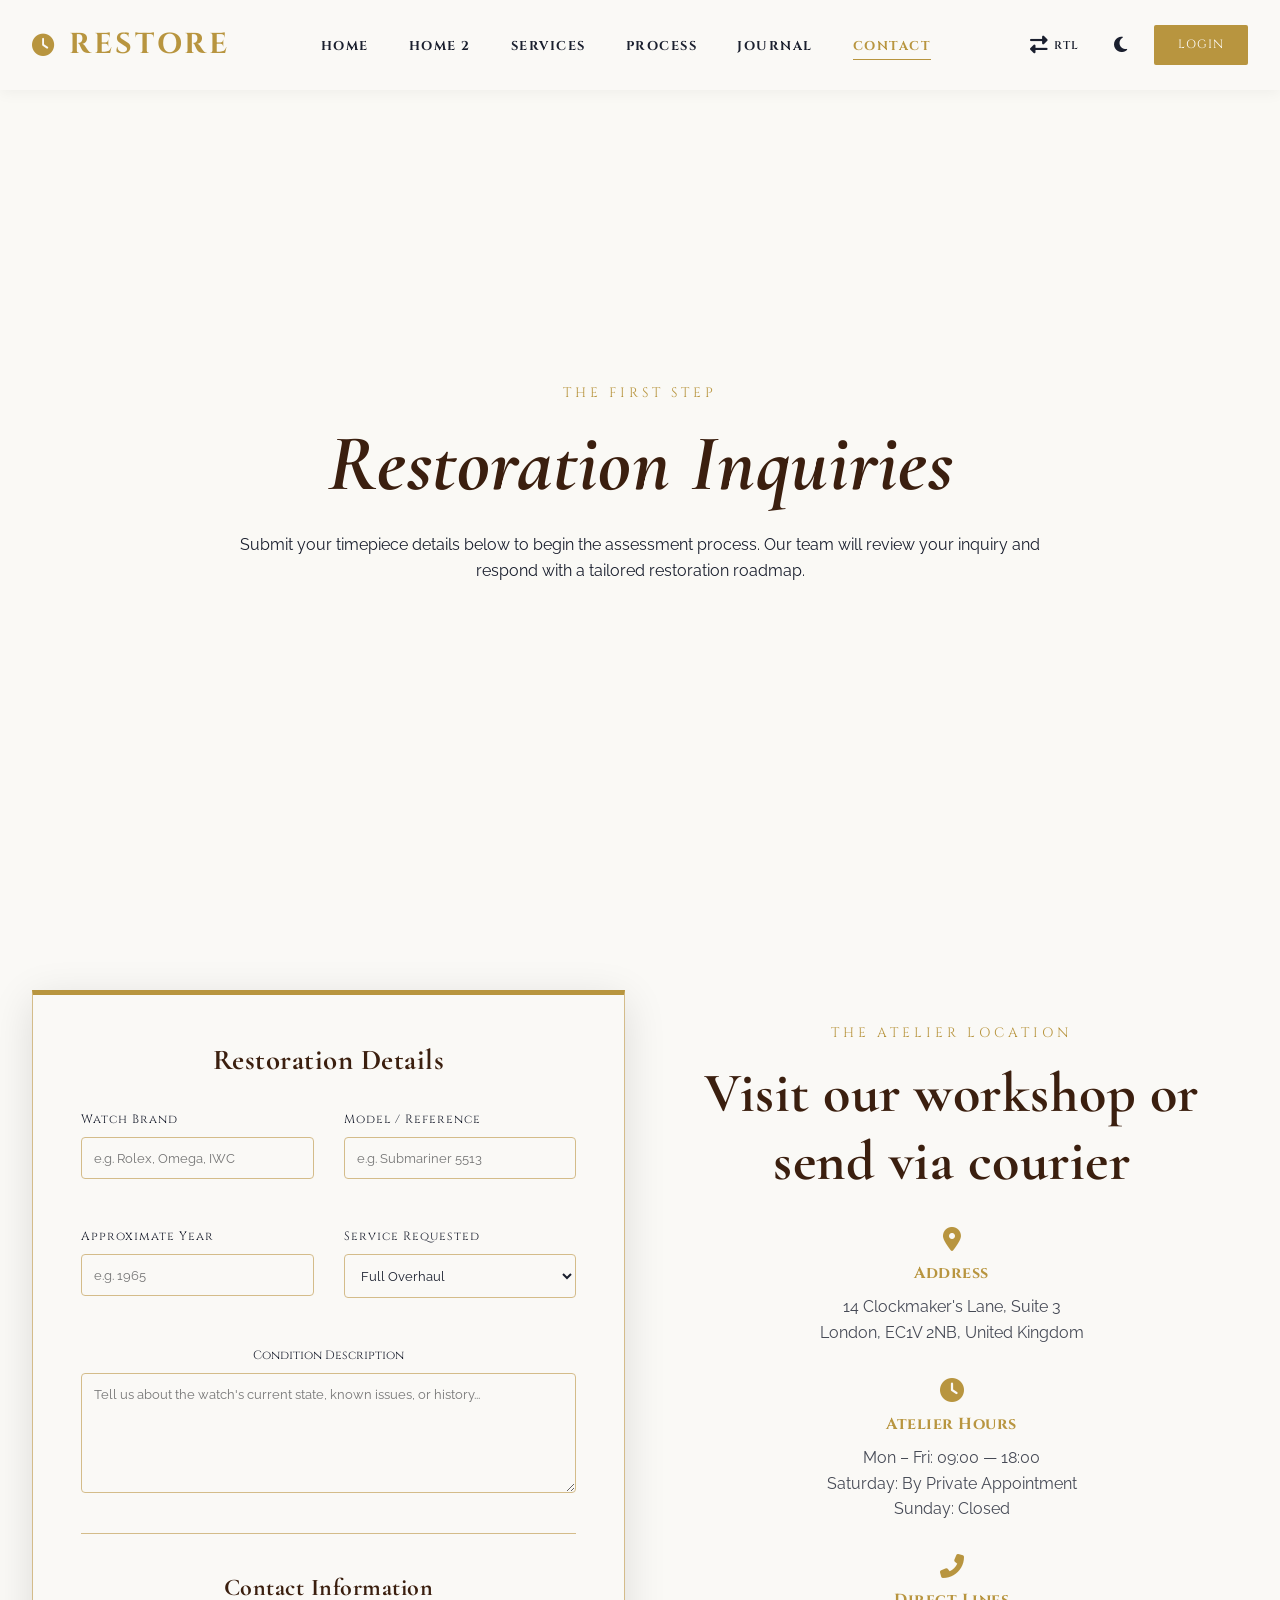
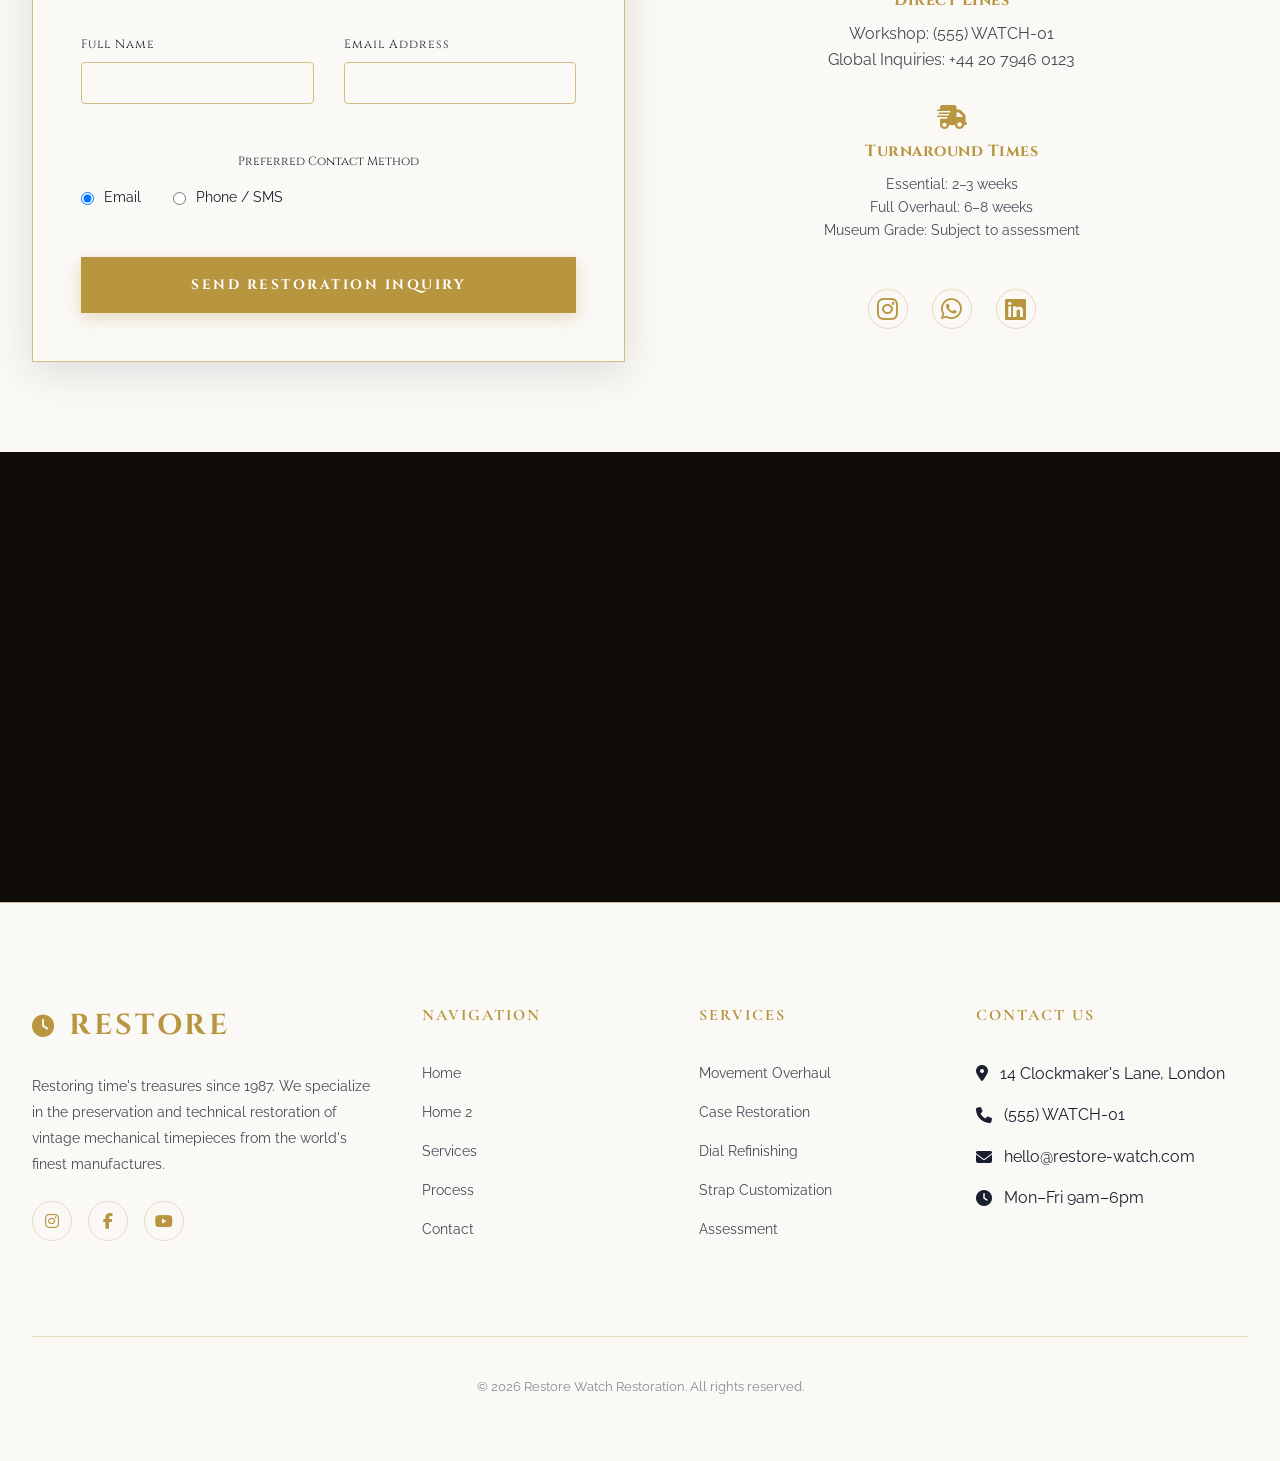
==== commit c0e27105: "Add files via upload updf" ====
--- a/contact.html
+++ b/contact.html
@@ -33,6 +33,8 @@
                 <li><a href="story.html">Home 2</a></li>
                 <li><a href="services.html">Services</a></li>
                 <li><a href="process.html">Process</a></li>
+                <li><a href="journal.html">Journal</a></li>
+                <li><a href="contact.html">Contact</a></li>
                 <li class="mobile-only" style="margin-top: 2rem; padding-top: 1rem; border-top: 1px solid var(--border); width: 100%;">
                     <div style="display: flex; justify-content: space-between; align-items: center; gap: 1rem; width: 100%;">
                         <button class="toggle-btn rtl-toggle" title="Toggle RTL">
@@ -85,8 +87,8 @@
 
                 <!-- Inquiry Form -->
                 <div class="contact-form reveal"
-                    style="background: var(--bg-light); border: 1px solid var(--border); border-top: 5px solid var(--secondary); box-shadow: var(--shadow);">
-                    <h2 style="font-size: 1.8rem; margin-bottom: 2rem;">Restoration Details</h2>
+                    style="background: var(--bg-light); border: 1px solid var(--border); border-top: 5px solid var(--secondary); box-shadow: var(--shadow); padding: 3rem;">
+                    <h2 style="font-size: 1.8rem; margin-bottom: 2rem; text-align: center;">Restoration Details</h2>
                     <form id="restoration-form" style="display: flex; flex-direction: column; gap: 1.5rem;">
                         <div class="form-group grid grid-2">
                             <div style="display: flex; flex-direction: column;">
@@ -187,30 +189,34 @@
                     <div class="info-list"
                         style="display: flex; flex-direction: column; gap: 2rem; align-items: center;">
                         <div class="info-block">
+                            <i class="fas fa-map-marker-alt" style="color: var(--secondary); font-size: 1.5rem; margin-bottom: 10px; display: block;"></i>
                             <h4
                                 style="font-family: 'Cinzel', serif; font-size: 1rem; color: var(--secondary); margin-bottom: 0.5rem;">
-                                <i class="fas fa-map-marker-alt" style="margin-right: 10px;"></i> Address</h4>
+                                Address</h4>
                             <p style="opacity: 0.8; margin: 0 auto; max-width: 300px;">14 Clockmaker's Lane, Suite
                                 3<br>London, EC1V 2NB, United Kingdom</p>
                         </div>
                         <div class="info-block">
+                            <i class="fas fa-clock" style="color: var(--secondary); font-size: 1.5rem; margin-bottom: 10px; display: block;"></i>
                             <h4
                                 style="font-family: 'Cinzel', serif; font-size: 1rem; color: var(--secondary); margin-bottom: 0.5rem;">
-                                <i class="fas fa-clock" style="margin-right: 10px;"></i> Atelier Hours</h4>
+                                Atelier Hours</h4>
                             <p style="opacity: 0.8; margin: 0 auto; max-width: 300px;">Mon – Fri: 09:00 —
                                 18:00<br>Saturday: By Private Appointment<br>Sunday: Closed</p>
                         </div>
                         <div class="info-block">
+                            <i class="fas fa-phone-alt" style="color: var(--secondary); font-size: 1.5rem; margin-bottom: 10px; display: block;"></i>
                             <h4
                                 style="font-family: 'Cinzel', serif; font-size: 1rem; color: var(--secondary); margin-bottom: 0.5rem;">
-                                <i class="fas fa-phone-alt" style="margin-right: 10px;"></i> Direct Lines</h4>
+                                Direct Lines</h4>
                             <p style="opacity: 0.8; margin: 0 auto; max-width: 300px;">Workshop: (555)
                                 WATCH-01<br>Global Inquiries: +44 20 7946 0123</p>
                         </div>
                         <div class="info-block">
+                            <i class="fas fa-truck-fast" style="color: var(--secondary); font-size: 1.5rem; margin-bottom: 10px; display: block;"></i>
                             <h4
                                 style="font-family: 'Cinzel', serif; font-size: 1rem; color: var(--secondary); margin-bottom: 0.5rem;">
-                                <i class="fas fa-truck-fast" style="margin-right: 10px;"></i> Turnaround Times</h4>
+                                Turnaround Times</h4>
                             <p style="opacity: 0.8; font-size: 0.9rem; margin: 0 auto; max-width: 300px;">Essential: 2–3
                                 weeks<br>Full Overhaul: 6–8 weeks<br>Museum Grade: Subject to assessment</p>
                         </div>
--- a/index.css
+++ b/index.css
@@ -496,6 +496,7 @@
 /* Cards */
 .card {
   background-color: var(--bg-light);
+  color: var(--text-dark);
   border: 1px solid var(--border);
   border-top: 4px solid var(--secondary);
   transition: var(--transition);
@@ -589,10 +590,15 @@
 
 /* Footer Enhancements */
 footer {
-  background-color: var(--always-dark);
-  color: var(--always-light);
+  background-color: var(--bg-light);
+  color: var(--text-dark);
   padding: 100px 0 40px;
-  border-top: 1px solid var(--secondary);
+  border-top: 1px solid var(--border);
+}
+
+.footer-col {
+  overflow-wrap: break-word;
+  word-break: break-word;
 }
 
 .footer-grid {
@@ -659,7 +665,7 @@
 }
 
 .footer-bottom {
-    border-top: 1px solid rgba(255, 255, 255, 0.05);
+    border-top: 1px solid var(--border);
     padding-top: 40px;
     text-align: center;
     opacity: 0.5;
@@ -896,18 +902,85 @@
   box-shadow: 0 8px 20px rgba(0, 0, 0, 0.3);
 }
 
-/* 6. RESPONSIVE DESIGN */
+/* 6. PROCESS TIMELINE */
+.timeline {
+  display: flex;
+  justify-content: space-between;
+  position: relative;
+  padding-top: 100px;
+  gap: 2rem;
+}
+
+.timeline-line {
+  position: absolute;
+  top: 125px;
+  left: 0;
+  width: 100%;
+  height: 1px;
+  background: var(--border);
+  z-index: 1;
+}
+
+.step {
+  flex: 1;
+  z-index: 2;
+  position: relative;
+}
+
+.step-img-wrapper {
+  width: 100%;
+  aspect-ratio: 16/10;
+  overflow: hidden;
+  border: 1px solid var(--border);
+  margin-bottom: 2rem;
+  position: relative;
+  background: var(--bg-dark);
+}
+
+.step-img-wrapper img {
+  width: 100%;
+  height: 100%;
+  object-fit: cover;
+  transition: transform 0.6s ease;
+}
+
+.step-icon {
+  width: 50px;
+  height: 50px;
+  background: var(--secondary);
+  border-radius: 50%;
+  display: flex;
+  align-items: center;
+  justify-content: center;
+  color: white;
+  margin: -25px auto 1.5rem;
+  position: relative;
+  z-index: 3;
+}
+
+.step h4 {
+  font-size: 1.1rem;
+  margin-bottom: 0.5rem;
+  font-family: 'Cinzel', serif;
+}
+
+.step p {
+  font-size: 1.1rem;
+  padding: 0 10px;
+}
+
+/* 7. RESPONSIVE DESIGN */
 
 /* Tablet View (Redesign) */
 @media (max-width: 1024px) {
-  .container { padding: 0 3rem; }
+  .container { padding: 0 2rem; }
   
   .grid-3 { grid-template-columns: repeat(2, 1fr); }
   .grid-4 { grid-template-columns: repeat(2, 1fr); }
   
   .footer-grid {
     grid-template-columns: 1fr 1fr;
-    gap: 60px;
+    gap: 40px;
   }
   
   .hero-section h1 { font-size: 3.5rem; }
@@ -970,9 +1043,32 @@
 @media (max-width: 768px) {
   .navbar { height: 75px; }
 
-  .grid-2, .grid-3, .grid-4 {
+  .grid-2, .grid-3, .grid-4, .footer-grid {
     grid-template-columns: 1fr !important;
     gap: 3rem;
+  }
+
+  .container {
+    padding: 0 1.5rem;
+  }
+
+  .footer-col {
+    text-align: center;
+    display: flex;
+    flex-direction: column;
+    align-items: center;
+  }
+
+  .footer-col ul li {
+    justify-content: center;
+  }
+
+  .social-links {
+    justify-content: center;
+  }
+
+  .footer-col .logo {
+    justify-content: center;
   }
 
   .nav-links a { 
@@ -1119,4 +1215,25 @@
   }
 
   .grid-2 { gap: 2rem !important; }
+  
+  /* Timeline Responsive Fix */
+  .timeline {
+      flex-direction: column;
+      padding-top: 0;
+      gap: 3.5rem;
+  }
+  
+  .timeline-line {
+      display: none;
+  }
+  
+  .step {
+      width: 100%;
+      max-width: 400px;
+      margin: 0 auto;
+  }
+  
+  .step-img-wrapper {
+      margin-bottom: 3rem;
+  }
 }
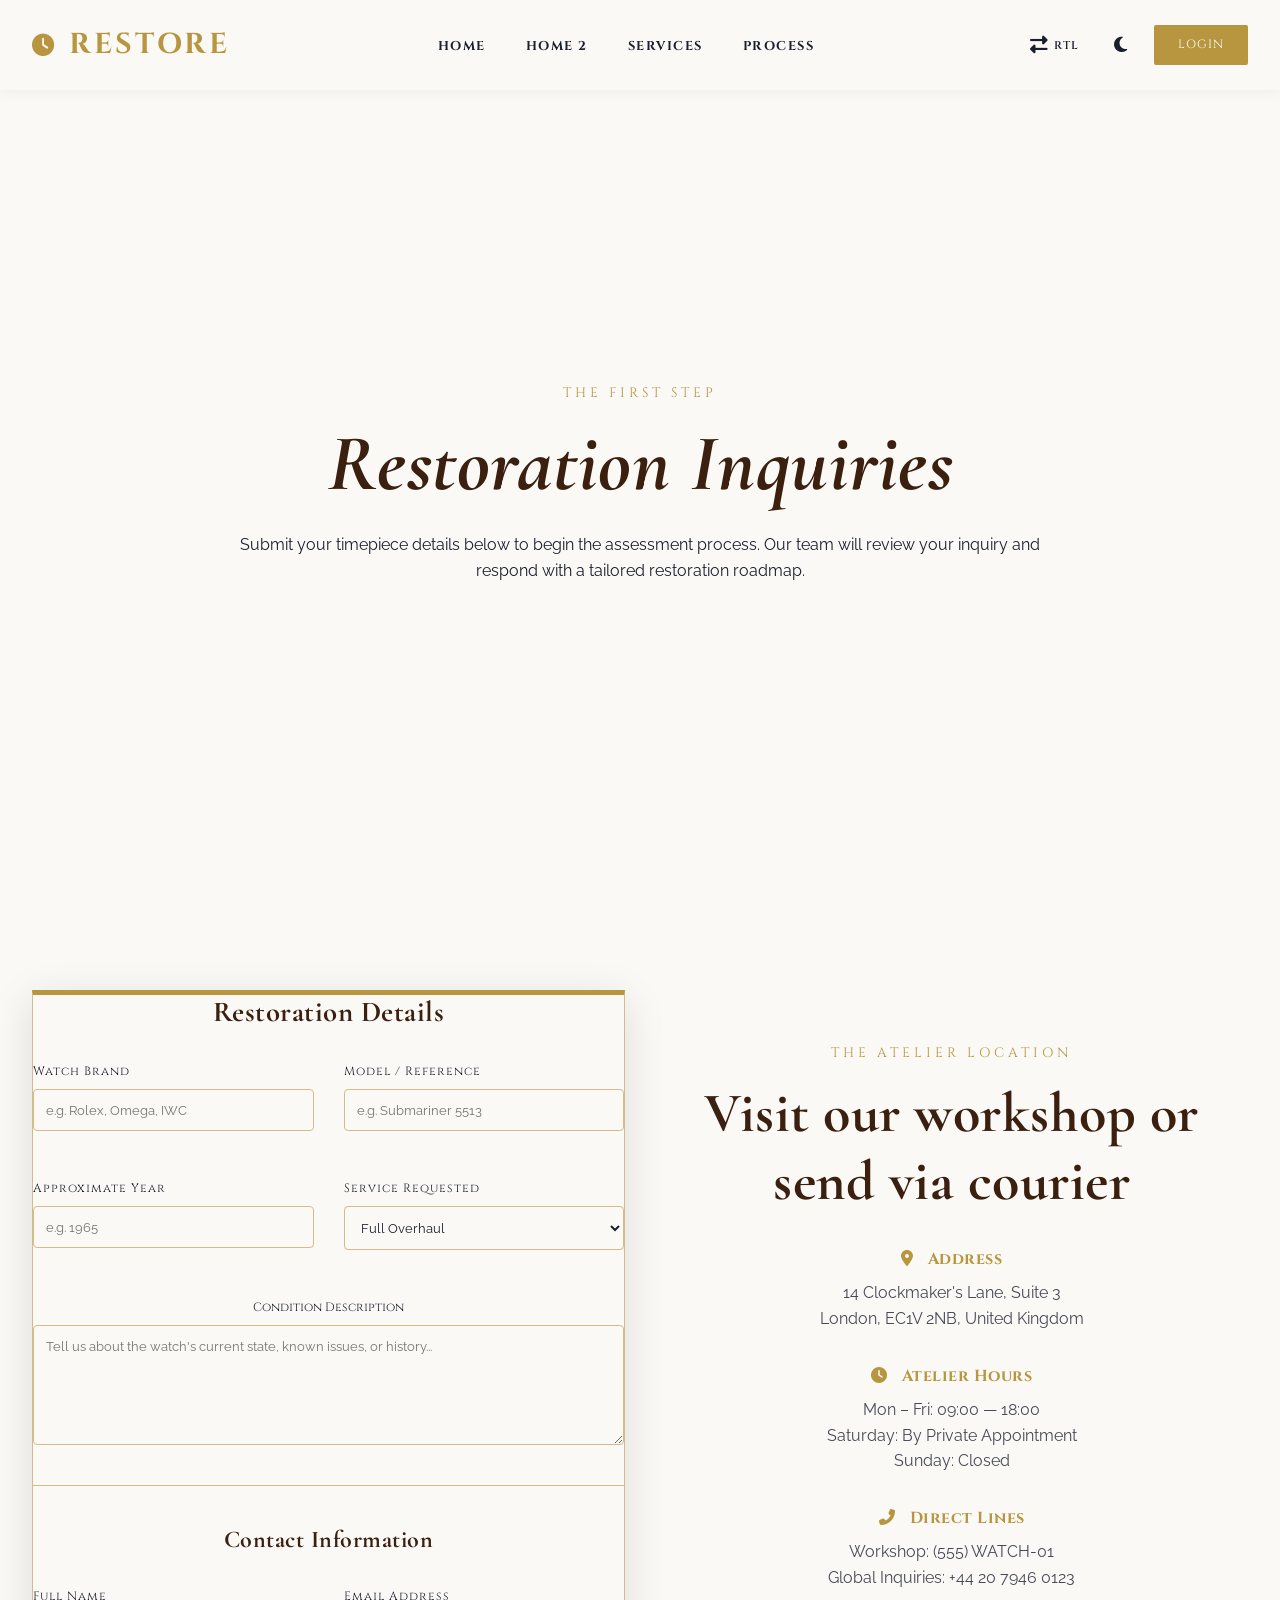
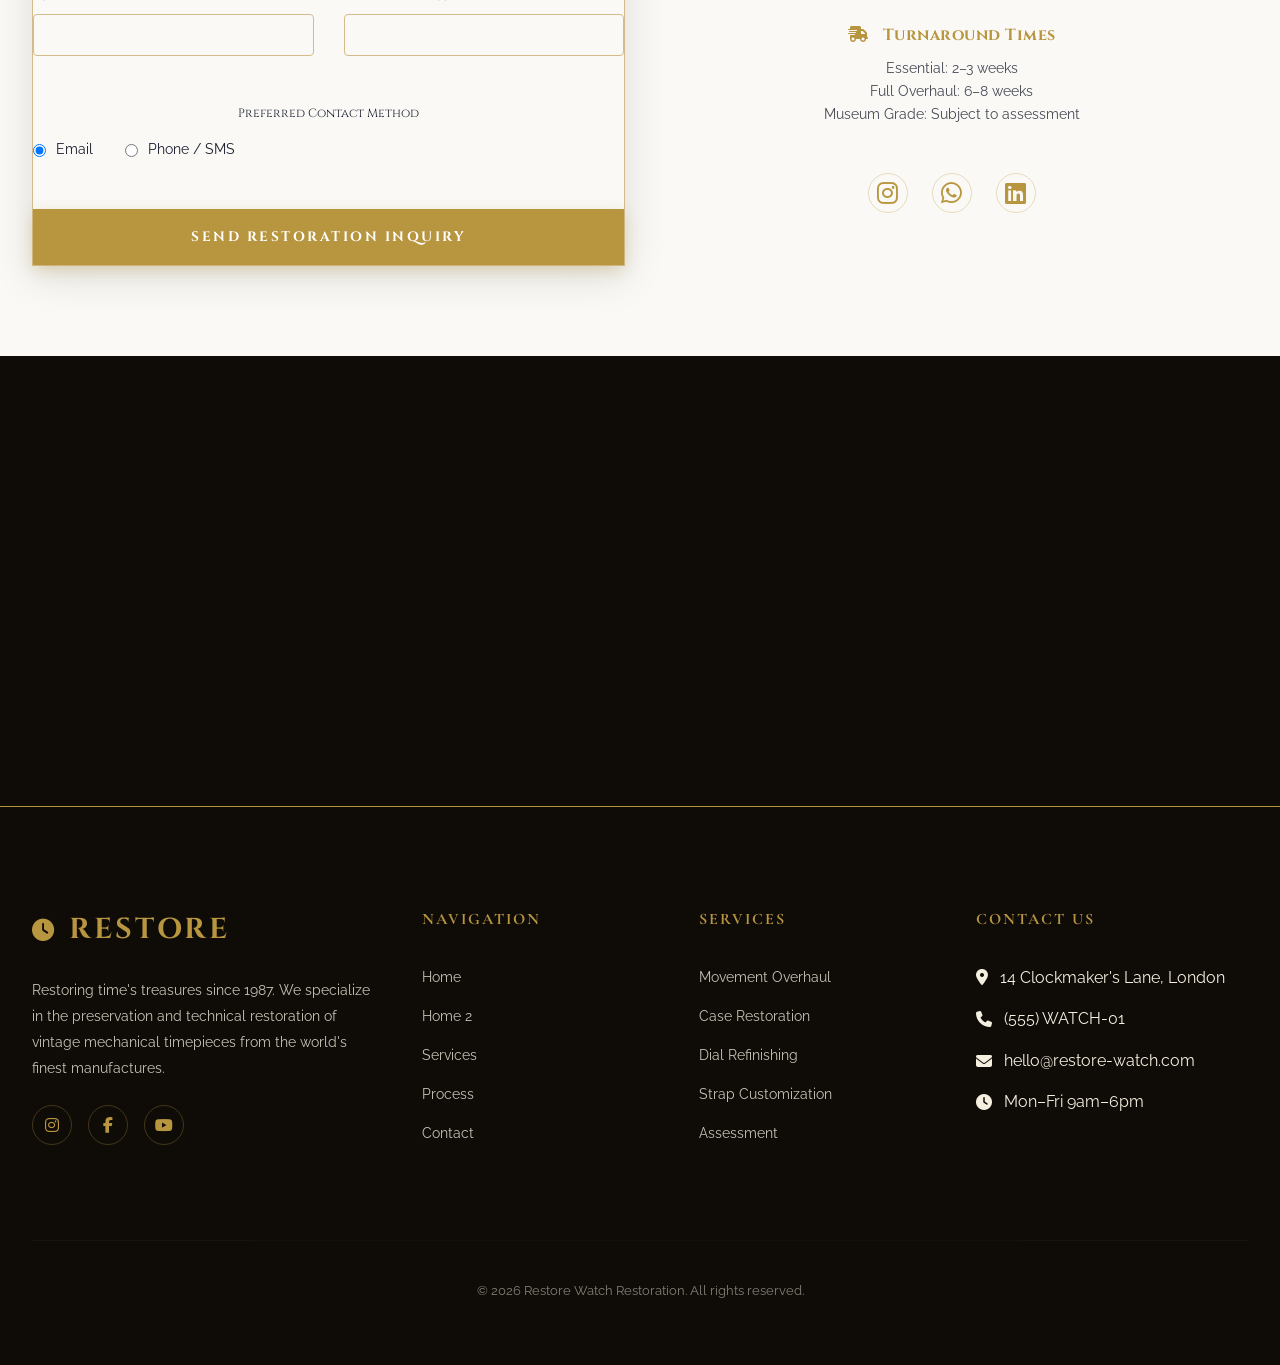
==== commit b7b9b039: "Add files via upload Commited" ====
--- a/contact.html
+++ b/contact.html
@@ -33,8 +33,6 @@
                 <li><a href="story.html">Home 2</a></li>
                 <li><a href="services.html">Services</a></li>
                 <li><a href="process.html">Process</a></li>
-                <li><a href="journal.html">Journal</a></li>
-                <li><a href="contact.html">Contact</a></li>
                 <li class="mobile-only" style="margin-top: 2rem; padding-top: 1rem; border-top: 1px solid var(--border); width: 100%;">
                     <div style="display: flex; justify-content: space-between; align-items: center; gap: 1rem; width: 100%;">
                         <button class="toggle-btn rtl-toggle" title="Toggle RTL">
@@ -87,8 +85,8 @@
 
                 <!-- Inquiry Form -->
                 <div class="contact-form reveal"
-                    style="background: var(--bg-light); border: 1px solid var(--border); border-top: 5px solid var(--secondary); box-shadow: var(--shadow); padding: 3rem;">
-                    <h2 style="font-size: 1.8rem; margin-bottom: 2rem; text-align: center;">Restoration Details</h2>
+                    style="background: var(--bg-light); border: 1px solid var(--border); border-top: 5px solid var(--secondary); box-shadow: var(--shadow);">
+                    <h2 style="font-size: 1.8rem; margin-bottom: 2rem;">Restoration Details</h2>
                     <form id="restoration-form" style="display: flex; flex-direction: column; gap: 1.5rem;">
                         <div class="form-group grid grid-2">
                             <div style="display: flex; flex-direction: column;">
@@ -189,34 +187,30 @@
                     <div class="info-list"
                         style="display: flex; flex-direction: column; gap: 2rem; align-items: center;">
                         <div class="info-block">
-                            <i class="fas fa-map-marker-alt" style="color: var(--secondary); font-size: 1.5rem; margin-bottom: 10px; display: block;"></i>
                             <h4
                                 style="font-family: 'Cinzel', serif; font-size: 1rem; color: var(--secondary); margin-bottom: 0.5rem;">
-                                Address</h4>
+                                <i class="fas fa-map-marker-alt" style="margin-right: 10px;"></i> Address</h4>
                             <p style="opacity: 0.8; margin: 0 auto; max-width: 300px;">14 Clockmaker's Lane, Suite
                                 3<br>London, EC1V 2NB, United Kingdom</p>
                         </div>
                         <div class="info-block">
-                            <i class="fas fa-clock" style="color: var(--secondary); font-size: 1.5rem; margin-bottom: 10px; display: block;"></i>
                             <h4
                                 style="font-family: 'Cinzel', serif; font-size: 1rem; color: var(--secondary); margin-bottom: 0.5rem;">
-                                Atelier Hours</h4>
+                                <i class="fas fa-clock" style="margin-right: 10px;"></i> Atelier Hours</h4>
                             <p style="opacity: 0.8; margin: 0 auto; max-width: 300px;">Mon – Fri: 09:00 —
                                 18:00<br>Saturday: By Private Appointment<br>Sunday: Closed</p>
                         </div>
                         <div class="info-block">
-                            <i class="fas fa-phone-alt" style="color: var(--secondary); font-size: 1.5rem; margin-bottom: 10px; display: block;"></i>
                             <h4
                                 style="font-family: 'Cinzel', serif; font-size: 1rem; color: var(--secondary); margin-bottom: 0.5rem;">
-                                Direct Lines</h4>
+                                <i class="fas fa-phone-alt" style="margin-right: 10px;"></i> Direct Lines</h4>
                             <p style="opacity: 0.8; margin: 0 auto; max-width: 300px;">Workshop: (555)
                                 WATCH-01<br>Global Inquiries: +44 20 7946 0123</p>
                         </div>
                         <div class="info-block">
-                            <i class="fas fa-truck-fast" style="color: var(--secondary); font-size: 1.5rem; margin-bottom: 10px; display: block;"></i>
                             <h4
                                 style="font-family: 'Cinzel', serif; font-size: 1rem; color: var(--secondary); margin-bottom: 0.5rem;">
-                                Turnaround Times</h4>
+                                <i class="fas fa-truck-fast" style="margin-right: 10px;"></i> Turnaround Times</h4>
                             <p style="opacity: 0.8; font-size: 0.9rem; margin: 0 auto; max-width: 300px;">Essential: 2–3
                                 weeks<br>Full Overhaul: 6–8 weeks<br>Museum Grade: Subject to assessment</p>
                         </div>
--- a/index.css
+++ b/index.css
@@ -496,7 +496,6 @@
 /* Cards */
 .card {
   background-color: var(--bg-light);
-  color: var(--text-dark);
   border: 1px solid var(--border);
   border-top: 4px solid var(--secondary);
   transition: var(--transition);
@@ -590,15 +589,10 @@
 
 /* Footer Enhancements */
 footer {
-  background-color: var(--bg-light);
-  color: var(--text-dark);
+  background-color: var(--always-dark);
+  color: var(--always-light);
   padding: 100px 0 40px;
-  border-top: 1px solid var(--border);
-}
-
-.footer-col {
-  overflow-wrap: break-word;
-  word-break: break-word;
+  border-top: 1px solid var(--secondary);
 }
 
 .footer-grid {
@@ -665,7 +659,7 @@
 }
 
 .footer-bottom {
-    border-top: 1px solid var(--border);
+    border-top: 1px solid rgba(255, 255, 255, 0.05);
     padding-top: 40px;
     text-align: center;
     opacity: 0.5;
@@ -902,85 +896,18 @@
   box-shadow: 0 8px 20px rgba(0, 0, 0, 0.3);
 }
 
-/* 6. PROCESS TIMELINE */
-.timeline {
-  display: flex;
-  justify-content: space-between;
-  position: relative;
-  padding-top: 100px;
-  gap: 2rem;
-}
-
-.timeline-line {
-  position: absolute;
-  top: 125px;
-  left: 0;
-  width: 100%;
-  height: 1px;
-  background: var(--border);
-  z-index: 1;
-}
-
-.step {
-  flex: 1;
-  z-index: 2;
-  position: relative;
-}
-
-.step-img-wrapper {
-  width: 100%;
-  aspect-ratio: 16/10;
-  overflow: hidden;
-  border: 1px solid var(--border);
-  margin-bottom: 2rem;
-  position: relative;
-  background: var(--bg-dark);
-}
-
-.step-img-wrapper img {
-  width: 100%;
-  height: 100%;
-  object-fit: cover;
-  transition: transform 0.6s ease;
-}
-
-.step-icon {
-  width: 50px;
-  height: 50px;
-  background: var(--secondary);
-  border-radius: 50%;
-  display: flex;
-  align-items: center;
-  justify-content: center;
-  color: white;
-  margin: -25px auto 1.5rem;
-  position: relative;
-  z-index: 3;
-}
-
-.step h4 {
-  font-size: 1.1rem;
-  margin-bottom: 0.5rem;
-  font-family: 'Cinzel', serif;
-}
-
-.step p {
-  font-size: 1.1rem;
-  padding: 0 10px;
-}
-
-/* 7. RESPONSIVE DESIGN */
+/* 6. RESPONSIVE DESIGN */
 
 /* Tablet View (Redesign) */
 @media (max-width: 1024px) {
-  .container { padding: 0 2rem; }
+  .container { padding: 0 3rem; }
   
   .grid-3 { grid-template-columns: repeat(2, 1fr); }
   .grid-4 { grid-template-columns: repeat(2, 1fr); }
   
   .footer-grid {
     grid-template-columns: 1fr 1fr;
-    gap: 40px;
+    gap: 60px;
   }
   
   .hero-section h1 { font-size: 3.5rem; }
@@ -1043,32 +970,9 @@
 @media (max-width: 768px) {
   .navbar { height: 75px; }
 
-  .grid-2, .grid-3, .grid-4, .footer-grid {
+  .grid-2, .grid-3, .grid-4 {
     grid-template-columns: 1fr !important;
     gap: 3rem;
-  }
-
-  .container {
-    padding: 0 1.5rem;
-  }
-
-  .footer-col {
-    text-align: center;
-    display: flex;
-    flex-direction: column;
-    align-items: center;
-  }
-
-  .footer-col ul li {
-    justify-content: center;
-  }
-
-  .social-links {
-    justify-content: center;
-  }
-
-  .footer-col .logo {
-    justify-content: center;
   }
 
   .nav-links a { 
@@ -1215,25 +1119,4 @@
   }
 
   .grid-2 { gap: 2rem !important; }
-  
-  /* Timeline Responsive Fix */
-  .timeline {
-      flex-direction: column;
-      padding-top: 0;
-      gap: 3.5rem;
-  }
-  
-  .timeline-line {
-      display: none;
-  }
-  
-  .step {
-      width: 100%;
-      max-width: 400px;
-      margin: 0 auto;
-  }
-  
-  .step-img-wrapper {
-      margin-bottom: 3rem;
-  }
 }
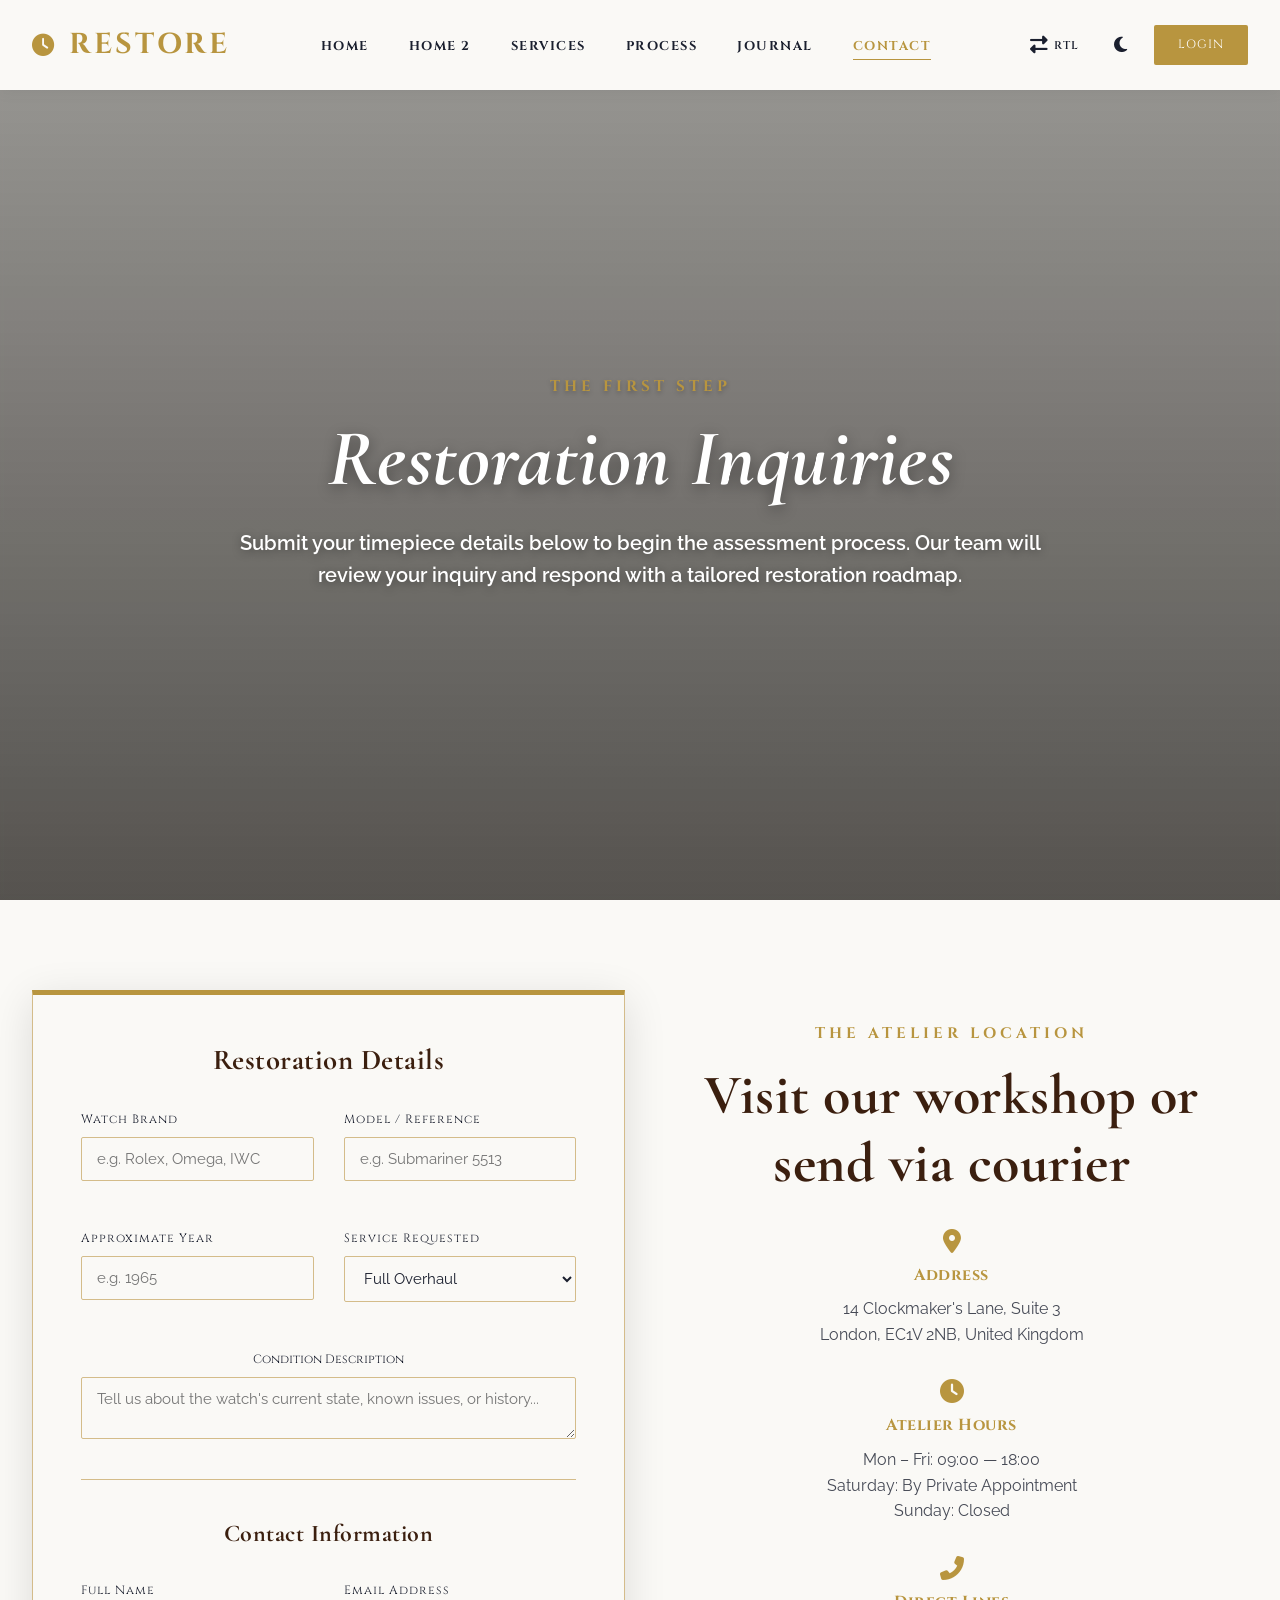
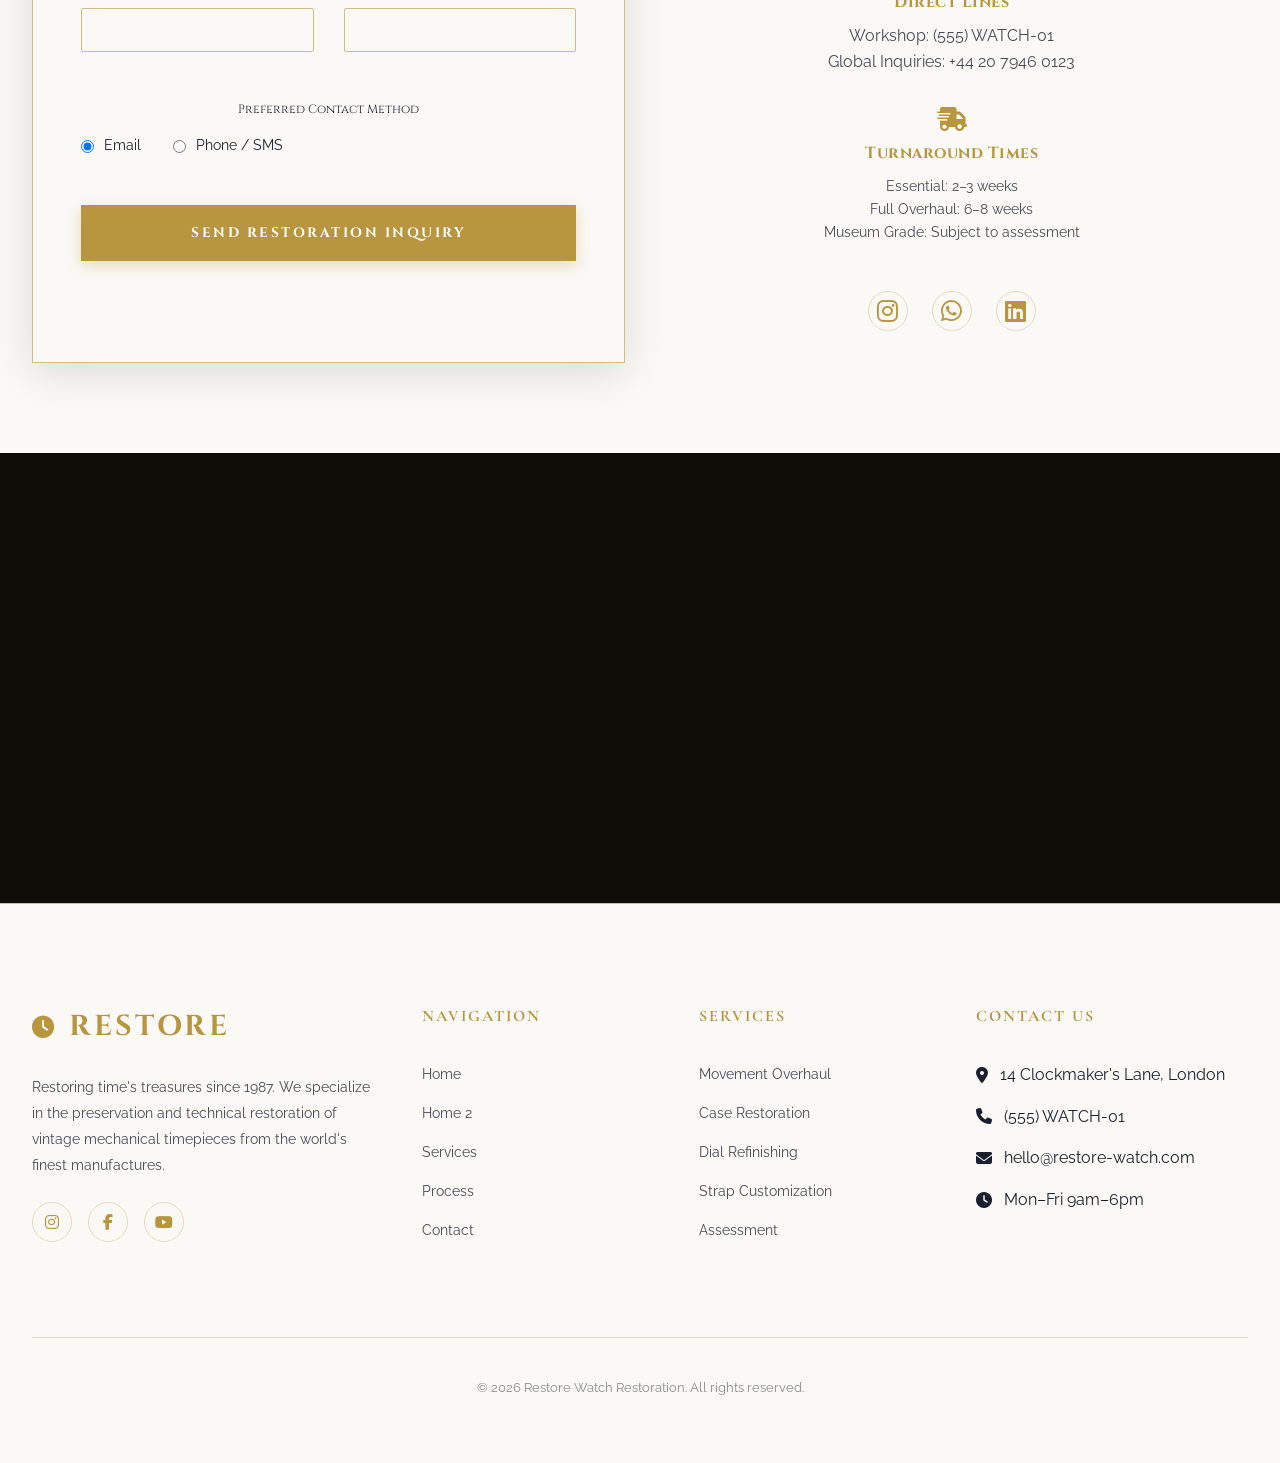
==== commit 86e8d965: "Add files via upload commited" ====
--- a/contact.html
+++ b/contact.html
@@ -33,6 +33,8 @@
                 <li><a href="story.html">Home 2</a></li>
                 <li><a href="services.html">Services</a></li>
                 <li><a href="process.html">Process</a></li>
+                <li><a href="journal.html">Journal</a></li>
+                <li><a href="contact.html">Contact</a></li>
                 <li class="mobile-only" style="margin-top: 2rem; padding-top: 1rem; border-top: 1px solid var(--border); width: 100%;">
                     <div style="display: flex; justify-content: space-between; align-items: center; gap: 1rem; width: 100%;">
                         <button class="toggle-btn rtl-toggle" title="Toggle RTL">
@@ -85,25 +87,21 @@
 
                 <!-- Inquiry Form -->
                 <div class="contact-form reveal"
-                    style="background: var(--bg-light); border: 1px solid var(--border); border-top: 5px solid var(--secondary); box-shadow: var(--shadow);">
-                    <h2 style="font-size: 1.8rem; margin-bottom: 2rem;">Restoration Details</h2>
+                    style="background: var(--bg-light); border: 1px solid var(--border); border-top: 5px solid var(--secondary); box-shadow: var(--shadow); padding: 3rem;">
+                    <h2 style="font-size: 1.8rem; margin-bottom: 2rem; text-align: center;">Restoration Details</h2>
                     <form id="restoration-form" style="display: flex; flex-direction: column; gap: 1.5rem;">
                         <div class="form-group grid grid-2">
                             <div style="display: flex; flex-direction: column;">
                                 <label
                                     style="font-family: 'Cinzel', serif; font-size: 0.75rem; margin-bottom: 0.5rem;">Watch
                                     Brand</label>
-                                <input type="text" placeholder="e.g. Rolex, Omega, IWC"
-                                    style="padding: 12px; border: 1px solid var(--border); border-radius: 4px; background: transparent; width: 100%;"
-                                    required>
+                                <input type="text" placeholder="e.g. Rolex, Omega, IWC" required>
                             </div>
                             <div style="display: flex; flex-direction: column;">
                                 <label
                                     style="font-family: 'Cinzel', serif; font-size: 0.75rem; margin-bottom: 0.5rem;">Model
                                     / Reference</label>
-                                <input type="text" placeholder="e.g. Submariner 5513"
-                                    style="padding: 12px; border: 1px solid var(--border); border-radius: 4px; background: transparent; width: 100%;"
-                                    required>
+                                <input type="text" placeholder="e.g. Submariner 5513" required>
                             </div>
                         </div>
                         <div class="form-group grid grid-2">
@@ -111,15 +109,13 @@
                                 <label
                                     style="font-family: 'Cinzel', serif; font-size: 0.75rem; margin-bottom: 0.5rem;">Approximate
                                     Year</label>
-                                <input type="number" placeholder="e.g. 1965"
-                                    style="padding: 12px; border: 1px solid var(--border); border-radius: 4px; background: transparent; width: 100%;">
+                                <input type="number" placeholder="e.g. 1965">
                             </div>
                             <div style="display: flex; flex-direction: column;">
                                 <label
                                     style="font-family: 'Cinzel', serif; font-size: 0.75rem; margin-bottom: 0.5rem;">Service
                                     Requested</label>
-                                <select
-                                    style="padding: 12px; border: 1px solid var(--border); border-radius: 4px; background: transparent; width: 100%;">
+                                <select required>
                                     <option>Essential Service</option>
                                     <option selected>Full Overhaul</option>
                                     <option>Museum Restoration</option>
@@ -132,8 +128,7 @@
                             <label
                                 style="font-family: 'Cinzel', serif; font-size: 0.75rem; margin-bottom: 0.5rem;">Condition
                                 Description</label>
-                            <textarea placeholder="Tell us about the watch's current state, known issues, or history..."
-                                style="padding: 12px; border: 1px solid var(--border); border-radius: 4px; height: 120px; background: transparent; width: 100%;"></textarea>
+                            <textarea placeholder="Tell us about the watch's current state, known issues, or history..."></textarea>
                         </div>
 
                         <hr style="border: 0; border-top: 1px solid var(--border); margin: 1rem 0;">
@@ -144,17 +139,13 @@
                                 <label
                                     style="font-family: 'Cinzel', serif; font-size: 0.75rem; margin-bottom: 0.5rem;">Full
                                     Name</label>
-                                <input type="text"
-                                    style="padding: 12px; border: 1px solid var(--border); border-radius: 4px; background: transparent; width: 100%;"
-                                    required>
+                                <input type="text" required>
                             </div>
                             <div style="display: flex; flex-direction: column;">
                                 <label
                                     style="font-family: 'Cinzel', serif; font-size: 0.75rem; margin-bottom: 0.5rem;">Email
                                     Address</label>
-                                <input type="email"
-                                    style="padding: 12px; border: 1px solid var(--border); border-radius: 4px; background: transparent; width: 100%;"
-                                    required>
+                                <input type="email" required>
                             </div>
                         </div>
                         <div style="display: flex; flex-direction: column;">
@@ -187,30 +178,34 @@
                     <div class="info-list"
                         style="display: flex; flex-direction: column; gap: 2rem; align-items: center;">
                         <div class="info-block">
-                            <h4
-                                style="font-family: 'Cinzel', serif; font-size: 1rem; color: var(--secondary); margin-bottom: 0.5rem;">
-                                <i class="fas fa-map-marker-alt" style="margin-right: 10px;"></i> Address</h4>
+                            <i class="fas fa-map-marker-alt" style="color: var(--secondary); font-size: 1.5rem; margin-bottom: 10px; display: block;"></i>
+                            <h4
+                                style="font-family: 'Cinzel', serif; font-size: 1rem; color: var(--secondary); margin-bottom: 0.5rem;">
+                                Address</h4>
                             <p style="opacity: 0.8; margin: 0 auto; max-width: 300px;">14 Clockmaker's Lane, Suite
                                 3<br>London, EC1V 2NB, United Kingdom</p>
                         </div>
                         <div class="info-block">
-                            <h4
-                                style="font-family: 'Cinzel', serif; font-size: 1rem; color: var(--secondary); margin-bottom: 0.5rem;">
-                                <i class="fas fa-clock" style="margin-right: 10px;"></i> Atelier Hours</h4>
+                            <i class="fas fa-clock" style="color: var(--secondary); font-size: 1.5rem; margin-bottom: 10px; display: block;"></i>
+                            <h4
+                                style="font-family: 'Cinzel', serif; font-size: 1rem; color: var(--secondary); margin-bottom: 0.5rem;">
+                                Atelier Hours</h4>
                             <p style="opacity: 0.8; margin: 0 auto; max-width: 300px;">Mon – Fri: 09:00 —
                                 18:00<br>Saturday: By Private Appointment<br>Sunday: Closed</p>
                         </div>
                         <div class="info-block">
-                            <h4
-                                style="font-family: 'Cinzel', serif; font-size: 1rem; color: var(--secondary); margin-bottom: 0.5rem;">
-                                <i class="fas fa-phone-alt" style="margin-right: 10px;"></i> Direct Lines</h4>
+                            <i class="fas fa-phone-alt" style="color: var(--secondary); font-size: 1.5rem; margin-bottom: 10px; display: block;"></i>
+                            <h4
+                                style="font-family: 'Cinzel', serif; font-size: 1rem; color: var(--secondary); margin-bottom: 0.5rem;">
+                                Direct Lines</h4>
                             <p style="opacity: 0.8; margin: 0 auto; max-width: 300px;">Workshop: (555)
                                 WATCH-01<br>Global Inquiries: +44 20 7946 0123</p>
                         </div>
                         <div class="info-block">
-                            <h4
-                                style="font-family: 'Cinzel', serif; font-size: 1rem; color: var(--secondary); margin-bottom: 0.5rem;">
-                                <i class="fas fa-truck-fast" style="margin-right: 10px;"></i> Turnaround Times</h4>
+                            <i class="fas fa-truck-fast" style="color: var(--secondary); font-size: 1.5rem; margin-bottom: 10px; display: block;"></i>
+                            <h4
+                                style="font-family: 'Cinzel', serif; font-size: 1rem; color: var(--secondary); margin-bottom: 0.5rem;">
+                                Turnaround Times</h4>
                             <p style="opacity: 0.8; font-size: 0.9rem; margin: 0 auto; max-width: 300px;">Essential: 2–3
                                 weeks<br>Full Overhaul: 6–8 weeks<br>Museum Grade: Subject to assessment</p>
                         </div>
@@ -219,11 +214,11 @@
                     <div class="social-links"
                         style="margin-top: 3rem; display: flex; gap: 1.5rem; justify-content: center;">
                         <a href="#"><i class="fab fa-instagram"
-                                style="font-size: 1.5rem; color: var(--secondary);"></i></a>
+                                style="font-size: 1.5rem;"></i></a>
                         <a href="#"><i class="fab fa-whatsapp"
-                                style="font-size: 1.5rem; color: var(--secondary);"></i></a>
+                                style="font-size: 1.5rem;"></i></a>
                         <a href="#"><i class="fab fa-linkedin"
-                                style="font-size: 1.5rem; color: var(--secondary);"></i></a>
+                                style="font-size: 1.5rem;"></i></a>
                     </div>
                 </div>
 
--- a/index.css
+++ b/index.css
@@ -24,9 +24,9 @@
   --transition: all 0.4s cubic-bezier(0.16, 1, 0.3, 1);
   --shadow: 0 10px 40px rgba(0, 0, 0, 0.12);
   --max-width: 1280px;
-  
-  --hero-brightness: 0.85;
-  --hero-overlay: rgba(250, 249, 246, 0.8);
+
+  --hero-brightness: 0.7;
+  --hero-overlay: linear-gradient(180deg, rgba(15, 12, 8, 0.4) 0%, rgba(15, 12, 8, 0.7) 100%);
 }
 
 [data-theme="dark"] {
@@ -42,6 +42,11 @@
   --shadow: 0 10px 40px rgba(0, 0, 0, 0.4);
 }
 
+[data-theme="dark"] section {
+  border-bottom: none !important;
+  border-top: none !important;
+}
+
 /* RTL Support */
 [dir="rtl"] {
   direction: rtl;
@@ -65,7 +70,8 @@
 
 html {
   scroll-behavior: smooth;
-  overflow-x: hidden;
+  overflow-x: hidden !important;
+  width: 100%;
 }
 
 body {
@@ -73,7 +79,9 @@
   background-color: var(--bg-light);
   color: var(--text-dark);
   line-height: 1.6;
-  overflow-x: hidden;
+  overflow-x: hidden !important;
+  width: 100%;
+  position: relative;
   transition: background-color 0.5s ease;
 }
 
@@ -116,7 +124,8 @@
   font-family: 'Cinzel', serif;
   text-transform: uppercase;
   letter-spacing: 4px;
-  font-size: 0.85rem;
+  font-size: 0.95rem;
+  font-weight: 700;
   color: var(--secondary);
   margin-bottom: 1rem;
 }
@@ -174,7 +183,7 @@
 }
 
 .section.align-left .container {
-    text-align: left;
+  text-align: left;
 }
 
 .section p {
@@ -184,8 +193,8 @@
 }
 
 .section.align-left p {
-    margin-left: 0;
-    margin-right: 0;
+  margin-left: 0;
+  margin-right: 0;
 }
 
 .section ul {
@@ -199,9 +208,22 @@
   gap: 30px;
 }
 
-.grid-2 { grid-template-columns: repeat(2, 1fr); }
-.grid-3 { grid-template-columns: repeat(3, 1fr); }
-.grid-4 { grid-template-columns: repeat(4, 1fr); }
+.grid-2 {
+  grid-template-columns: repeat(2, 1fr);
+}
+
+.grid-3 {
+  grid-template-columns: repeat(3, 1fr);
+}
+
+.grid-4 {
+  grid-template-columns: repeat(4, 1fr);
+}
+
+/* Utilities */
+.w-100 {
+  width: 100% !important;
+}
 
 /* 5. COMPONENTS */
 
@@ -313,8 +335,8 @@
 }
 
 [dir="rtl"] .logo i {
-    margin-right: 0;
-    margin-left: 12px;
+  margin-right: 0;
+  margin-left: 12px;
 }
 
 .nav-links {
@@ -336,23 +358,23 @@
 
 .nav-links a:hover,
 .nav-links a.active {
-    color: var(--secondary);
+  color: var(--secondary);
 }
 
 .nav-links a::after {
-    content: '';
-    position: absolute;
-    bottom: -5px;
-    left: 0;
-    width: 0;
-    height: 1px;
-    background: var(--secondary);
-    transition: width 0.3s ease;
+  content: '';
+  position: absolute;
+  bottom: -5px;
+  left: 0;
+  width: 0;
+  height: 1px;
+  background: var(--secondary);
+  transition: width 0.3s ease;
 }
 
 .nav-links a:hover::after,
 .nav-links a.active::after {
-    width: 100%;
+  width: 100%;
 }
 
 .nav-actions {
@@ -395,16 +417,16 @@
 }
 
 .rtl-toggle {
-    display: flex;
-    align-items: center;
-    gap: 6px;
+  display: flex;
+  align-items: center;
+  gap: 6px;
 }
 
 .rtl-toggle-text {
-    font-family: 'Cinzel', serif;
-    font-size: 0.7rem;
-    letter-spacing: 1px;
-    font-weight: 600;
+  font-family: 'Cinzel', serif;
+  font-size: 0.7rem;
+  letter-spacing: 1px;
+  font-weight: 600;
 }
 
 /* Hamburger Menu */
@@ -440,8 +462,9 @@
   transform: translateY(-10.5px) rotate(-45deg);
 }
 
-.nav-actions-mobile, .mobile-only {
-    display: none;
+.nav-actions-mobile,
+.mobile-only {
+  display: none;
 }
 
 /* Hero Section */
@@ -477,6 +500,7 @@
   width: 100%;
   height: 100%;
   background: var(--hero-overlay);
+  backdrop-filter: blur(2px);
   z-index: 1;
 }
 
@@ -486,16 +510,34 @@
   max-width: 900px;
 }
 
+.hero-section h1 {
+  color: #fff !important;
+  font-weight: 700;
+  text-shadow: 0 4px 15px rgba(0, 0, 0, 0.4);
+}
+
+.hero-section p {
+  color: #fff !important;
+  font-weight: 600;
+  text-shadow: 0 2px 10px rgba(0, 0, 0, 0.4);
+  font-size: 1.25rem !important;
+}
+
+.hero-section .eyebrow {
+  text-shadow: 0 2px 5px rgba(0, 0, 0, 0.3);
+}
+
 .hero-btns {
-    display: flex;
-    gap: 1.5rem;
-    justify-content: center;
-    margin-top: 2.5rem;
+  display: flex;
+  gap: 1.5rem;
+  justify-content: center;
+  margin-top: 2.5rem;
 }
 
 /* Cards */
 .card {
   background-color: var(--bg-light);
+  color: var(--text-dark);
   border: 1px solid var(--border);
   border-top: 4px solid var(--secondary);
   transition: var(--transition);
@@ -541,58 +583,63 @@
 }
 
 .card-content i {
-    font-size: 2.5rem;
-    color: var(--secondary);
-    margin-bottom: 1.5rem;
-    transition: var(--transition);
+  font-size: 2.5rem;
+  color: var(--secondary);
+  margin-bottom: 1.5rem;
+  transition: var(--transition);
 }
 
 .card:hover .card-content i {
-    transform: scale(1.1) rotate(5deg);
+  transform: scale(1.1) rotate(5deg);
 }
 
 .card h3 {
-    font-size: 1.6rem;
-    margin-bottom: 1rem;
-    color: var(--primary);
+  font-size: 1.6rem;
+  margin-bottom: 1rem;
+  color: var(--primary);
 }
 
 [data-theme="dark"] .card h3 {
-    color: var(--secondary);
+  color: var(--secondary);
 }
 
 .card p {
-    font-size: 0.95rem;
-    opacity: 0.8;
+  font-size: 0.95rem;
+  opacity: 0.8;
 }
 
 /* Bullet Points Alignment */
 .section ul li {
-    display: flex;
-    align-items: flex-start;
-    gap: 15px;
-    text-align: left;
-    width: 100%;
-    max-width: 600px;
-    margin: 0 auto;
+  display: flex;
+  align-items: flex-start;
+  gap: 15px;
+  text-align: left;
+  width: 100%;
+  max-width: 600px;
+  margin: 0 auto;
 }
 
 .section.align-left ul li {
-    margin: 0;
+  margin: 0;
 }
 
 .section ul li i {
-    color: var(--secondary);
-    margin-top: 5px;
-    flex-shrink: 0;
+  color: var(--secondary);
+  margin-top: 5px;
+  flex-shrink: 0;
 }
 
 /* Footer Enhancements */
 footer {
-  background-color: var(--always-dark);
-  color: var(--always-light);
+  background-color: var(--bg-light);
+  color: var(--text-dark);
   padding: 100px 0 40px;
-  border-top: 1px solid var(--secondary);
+  border-top: 1px solid var(--border);
+}
+
+.footer-col {
+  overflow-wrap: break-word;
+  word-break: break-word;
 }
 
 .footer-grid {
@@ -611,256 +658,339 @@
 }
 
 .footer-col p {
-    font-size: 0.9rem;
-    opacity: 0.8;
-    line-height: 1.8;
+  font-size: 0.9rem;
+  opacity: 0.8;
+  line-height: 1.8;
 }
 
 .footer-col ul li {
-    margin-bottom: 1rem;
-    display: flex;
-    align-items: center;
-    gap: 12px;
+  margin-bottom: 1rem;
+  display: flex;
+  align-items: center;
+  gap: 12px;
 }
 
 .footer-col ul li a {
-    opacity: 0.8;
-    font-size: 0.9rem;
+  opacity: 0.8;
+  font-size: 0.9rem;
 }
 
 .footer-col ul li a:hover {
-    opacity: 1;
-    color: var(--secondary);
-    padding-left: 5px;
+  opacity: 1;
+  color: var(--secondary);
+  padding-left: 5px;
 }
 
 .social-links {
-    display: flex;
-    gap: 1rem;
-    margin-top: 1.5rem;
+  display: flex;
+  gap: 1rem;
+  margin-top: 1.5rem;
 }
 
 .social-links a {
-    width: 40px;
-    height: 40px;
-    display: flex;
-    align-items: center;
-    justify-content: center;
-    border: 1px solid rgba(184, 149, 63, 0.3);
-    border-radius: 50%;
-    color: var(--secondary);
-    font-size: 1rem;
+  width: 40px;
+  height: 40px;
+  display: flex;
+  align-items: center;
+  justify-content: center;
+  border: 1px solid rgba(184, 149, 63, 0.3);
+  border-radius: 50%;
+  color: var(--secondary);
+  font-size: 1rem;
 }
 
 .social-links a:hover {
-    background: var(--secondary);
-    color: #fff !important;
-    transform: translateY(-5px);
+  background: var(--secondary);
+  color: #fff !important;
+  transform: translateY(-5px);
 }
 
 .footer-bottom {
-    border-top: 1px solid rgba(255, 255, 255, 0.05);
-    padding-top: 40px;
-    text-align: center;
-    opacity: 0.5;
-    font-size: 0.8rem;
+  border-top: 1px solid var(--border);
+  padding-top: 40px;
+  text-align: center;
+  opacity: 0.5;
+  font-size: 0.8rem;
 }
 
 /* Authentication Forms */
 .auth-page {
-    min-height: 100vh;
-    display: flex;
-    align-items: center;
-    justify-content: center;
-    padding: 120px 2rem 60px;
-    background: var(--bg-light);
+  min-height: 100vh;
+  display: flex;
+  align-items: center;
+  justify-content: center;
+  padding: 120px 2rem 60px;
+  background: var(--bg-light);
 }
 
 .auth-card {
-    background: var(--bg-light);
-    border: 1px solid var(--border);
-    padding: 3rem;
-    width: 100%;
-    max-width: 450px;
-    box-shadow: var(--shadow);
-    text-align: center;
+  background: var(--bg-light);
+  border: 1px solid var(--border);
+  padding: 3rem;
+  width: 100%;
+  max-width: 450px;
+  box-shadow: var(--shadow);
+  text-align: center;
+  position: relative;
+  z-index: 10;
+  /* Ensure it stays above background gears */
 }
 
 .auth-card h2 {
-    margin-bottom: 2.5rem;
+  margin-bottom: 2.5rem;
 }
 
 .form-group {
-    text-align: left;
-    margin-bottom: 1.5rem;
+  text-align: left;
+  margin-bottom: 1.5rem;
 }
 
 .form-group label {
-    display: block;
-    font-family: 'Cinzel', serif;
-    font-size: 0.75rem;
-    letter-spacing: 1px;
-    margin-bottom: 0.5rem;
-    color: var(--text-dark);
-}
-
-.form-group input {
-    width: 100%;
-    padding: 12px 15px;
-    background: transparent;
-    border: 1px solid var(--border);
-    border-radius: 2px;
-    color: var(--text-dark);
-    transition: var(--transition);
-}
-
-.form-group input:focus {
-    border-color: var(--secondary);
-    outline: none;
-    box-shadow: 0 0 0 3px rgba(184, 149, 63, 0.1);
+  display: block;
+  font-family: 'Cinzel', serif;
+  font-size: 0.75rem;
+  letter-spacing: 1px;
+  margin-bottom: 0.5rem;
+  color: var(--text-dark);
+}
+
+.form-group input,
+.form-group select,
+.form-group textarea,
+input[type="text"],
+input[type="email"],
+input[type="number"],
+select,
+textarea {
+  width: 100%;
+  padding: 12px 15px;
+  background: transparent;
+  border: 1px solid var(--border);
+  border-radius: 2px;
+  color: var(--text-dark) !important;
+  transition: var(--transition);
+  font-size: 0.95rem;
+}
+
+[data-theme="dark"] select option {
+  background-color: var(--bg-light);
+  color: var(--text-dark);
+}
+
+.form-group input:focus,
+.form-group select:focus,
+.form-group textarea:focus,
+select:focus,
+textarea:focus {
+  border-color: var(--secondary);
+  outline: none;
+  box-shadow: 0 0 0 3px rgba(184, 149, 63, 0.1);
 }
 
 .form-footer {
-    display: flex;
-    justify-content: space-between;
-    align-items: center;
-    margin-top: 0.8rem;
-    font-size: 0.8rem;
+  display: flex;
+  justify-content: space-between;
+  align-items: center;
+  margin-top: 0.8rem;
+  font-size: 0.8rem;
 }
 
 .remember-me {
-    display: flex !important;
-    align-items: center;
-    gap: 8px;
-    cursor: pointer;
-    font-family: 'Raleway', sans-serif !important;
-    text-transform: none !important;
-    letter-spacing: 0 !important;
-    font-size: 0.8rem !important;
-    opacity: 0.8;
+  display: flex !important;
+  align-items: center;
+  gap: 8px;
+  cursor: pointer;
+  font-family: 'Raleway', sans-serif !important;
+  text-transform: none !important;
+  letter-spacing: 0 !important;
+  font-size: 0.8rem !important;
+  opacity: 0.8;
 }
 
 .remember-me input {
-    width: auto !important;
-    margin: 0;
+  width: auto !important;
+  margin: 0;
 }
 
 .forgot-link {
-    color: var(--secondary);
-    font-weight: 500;
-}
+  color: var(--secondary);
+  font-weight: 500;
+  white-space: nowrap;
+}
+
 
 .auth-divider {
-    display: flex;
-    align-items: center;
-    margin: 2.5rem 0;
-    color: var(--secondary);
-    opacity: 0.6;
+  display: flex;
+  align-items: center;
+  margin: 2.5rem 0;
+  color: var(--secondary);
+  opacity: 0.6;
 }
 
 .auth-divider::before,
 .auth-divider::after {
-    content: '';
-    flex: 1;
-    height: 1px;
-    background: var(--border);
+  content: '';
+  flex: 1;
+  height: 1px;
+  background: var(--border);
+}
+
+/* Password Visibility Toggle */
+.password-wrapper {
+  position: relative;
+  width: 100%;
+}
+
+.password-toggle {
+  position: absolute;
+  right: 15px;
+  top: 50%;
+  transform: translateY(-50%);
+  cursor: pointer;
+  color: var(--secondary);
+  opacity: 0.6;
+  transition: var(--transition);
+  z-index: 10;
+}
+
+.password-toggle:hover {
+  opacity: 1;
+}
+
+.terms-accept {
+  display: flex;
+  align-items: center;
+  gap: 10px;
+  margin-bottom: 2.5rem !important;
+  /* Increased space to prevent touching button */
+  font-size: 0.85rem;
+  cursor: pointer;
+  white-space: nowrap;
+}
+
+.terms-accept input {
+  width: auto !important;
 }
 
 .auth-divider span {
-    padding: 0 20px;
-    font-family: 'Cinzel', serif;
-    font-size: 0.8rem;
-    letter-spacing: 3px;
-    font-weight: 700;
+  padding: 0 20px;
+  font-family: 'Cinzel', serif;
+  font-size: 0.8rem;
+  letter-spacing: 3px;
+  font-weight: 700;
 }
 
 .social-auth {
-    display: flex;
-    flex-direction: column;
-    gap: 1.2rem;
-    margin-bottom: 2.5rem;
+  display: flex;
+  flex-direction: column;
+  gap: 1.2rem;
+  margin-bottom: 2.5rem;
+  width: 100%;
+  align-items: center;
 }
 
 .btn-social {
-    background: var(--bg-light);
-    border: 1px solid var(--border);
-    color: var(--text-dark) !important;
-    width: 100%;
-    min-width: 0;
-    padding: 14px;
-    font-family: 'Raleway', sans-serif;
-    letter-spacing: 0.5px;
-    text-transform: none;
-    font-size: 0.95rem;
-    display: flex;
-    align-items: center;
-    justify-content: center;
-    gap: 15px;
-    border-radius: 4px;
-    box-shadow: 0 4px 10px rgba(0,0,0,0.05);
+  display: flex;
+  align-items: center;
+  justify-content: center;
+  gap: 15px;
+  width: 100%;
+  background: white !important;
+  border: 1px solid var(--secondary) !important;
+  color: var(--primary) !important;
+  padding: 12px !important;
+  border-radius: 4px;
+  font-weight: 500;
+  font-family: 'Raleway', sans-serif;
+  transition: var(--transition);
+  box-shadow: 0 4px 10px rgba(0, 0, 0, 0.05);
 }
 
 .btn-social:hover {
-    background: var(--bg-dark);
-    color: var(--text-light) !important;
-    border-color: var(--secondary);
+  background: var(--bg-dark);
+  color: var(--text-light) !important;
+  border-color: var(--secondary);
 }
 
 .btn-social img {
-    height: 20px;
+  height: 20px;
 }
 
 .btn-social i {
-    font-size: 1.25rem;
+  font-size: 1.25rem;
 }
 
 .auth-redirect {
-    font-size: 0.9rem;
-    opacity: 0.8;
+  font-size: 0.9rem;
+  opacity: 0.8;
 }
 
 .auth-redirect a {
-    color: var(--secondary);
-    font-weight: 600;
+  color: var(--secondary);
+  font-weight: 600;
+  transition: var(--transition);
+  margin-left: 8px;
+}
+
+.auth-redirect a:hover {
+  color: var(--primary);
+  text-decoration: underline;
 }
 
 .auth-toggles {
-    position: fixed;
-    top: 2rem;
-    right: 2rem;
-    display: flex;
-    gap: 1.2rem;
-    z-index: 2000;
+  position: fixed;
+  top: 2rem;
+  right: 2rem;
+  display: flex;
+  gap: 1.2rem;
+  z-index: 2000;
 }
 
 .auth-toggles .toggle-btn {
-    width: 45px;
-    height: 45px;
-    background: var(--bg-light);
-    border: 1px solid var(--border);
-    border-radius: 50%;
-    box-shadow: 0 10px 25px rgba(0,0,0,0.15);
-    color: var(--secondary) !important;
+  width: 45px;
+  height: 45px;
+  background: var(--bg-light);
+  border: 1px solid var(--border);
+  border-radius: 50%;
+  box-shadow: 0 10px 25px rgba(0, 0, 0, 0.15);
+  color: var(--secondary) !important;
+  display: flex;
+  align-items: center;
+  justify-content: center;
 }
 
 .auth-card .logo {
-    justify-content: center;
-    margin-bottom: 2.5rem;
-    width: 100%;
-    font-size: 2.2rem;
-}
+  justify-content: center;
+  margin-bottom: 2.5rem;
+  width: 100%;
+  font-size: 2.2rem;
+}
+
 /* Comparison Slider */
 .comparison-container {
-    border: 4px solid var(--secondary);
-    box-shadow: var(--shadow);
+  border: 4px solid var(--secondary);
+  box-shadow: var(--shadow);
+  position: relative;
+}
+
+.comparison-container::before {
+  content: '';
+  position: absolute;
+  top: 0;
+  left: 0;
+  width: 100%;
+  height: 120px;
+  background: linear-gradient(180deg, #0d0b08 0%, #0d0b08 60%, rgba(13, 11, 8, 0) 100%);
+  z-index: 5;
+  pointer-events: none;
 }
 
 .slider-handle {
-    transition: background 0.3s ease;
+  transition: background 0.3s ease;
 }
 
 .slider-handle:hover {
-    background: var(--primary) !important;
+  background: var(--primary) !important;
 }
 
 /* Back to Top Button */
@@ -896,227 +1026,829 @@
   box-shadow: 0 8px 20px rgba(0, 0, 0, 0.3);
 }
 
-/* 6. RESPONSIVE DESIGN */
+/* 6. PROCESS TIMELINE */
+.timeline {
+  display: flex;
+  justify-content: space-between;
+  position: relative;
+  padding-top: 100px;
+  gap: 2rem;
+}
+
+.timeline-line {
+  position: absolute;
+  top: 125px;
+  left: 0;
+  width: 100%;
+  height: 1px;
+  background: var(--border);
+  z-index: 1;
+}
+
+.step {
+  flex: 1;
+  z-index: 2;
+  position: relative;
+}
+
+.step-img-wrapper {
+  width: 100%;
+  aspect-ratio: 16/10;
+  overflow: hidden;
+  border: 1px solid var(--border);
+  margin-bottom: 2rem;
+  position: relative;
+  background: var(--bg-dark);
+}
+
+.step-img-wrapper img {
+  width: 100%;
+  height: 100%;
+  object-fit: cover;
+  transition: transform 0.6s ease;
+}
+
+.step-icon {
+  width: 50px;
+  height: 50px;
+  background: var(--secondary);
+  border-radius: 50%;
+  display: flex;
+  align-items: center;
+  justify-content: center;
+  color: white;
+  margin: -25px auto 1.5rem;
+  position: relative;
+  z-index: 3;
+}
+
+.step h4 {
+  font-size: 1.1rem;
+  margin-bottom: 0.5rem;
+  font-family: 'Cinzel', serif;
+}
+
+.step p {
+  font-size: 1.1rem;
+  padding: 0 10px;
+}
+
+/* 7. RESPONSIVE DESIGN */
 
 /* Tablet View (Redesign) */
 @media (max-width: 1024px) {
-  .container { padding: 0 3rem; }
-  
-  .grid-3 { grid-template-columns: repeat(2, 1fr); }
-  .grid-4 { grid-template-columns: repeat(2, 1fr); }
-  
+  .container {
+    padding: 0 2rem;
+  }
+
+  .grid-2 {
+    grid-template-columns: 1fr !important;
+  }
+
+  .grid-3 {
+    grid-template-columns: repeat(2, 1fr);
+  }
+
+  .grid-4 {
+    grid-template-columns: repeat(2, 1fr);
+  }
+
   .footer-grid {
     grid-template-columns: 1fr 1fr;
-    gap: 60px;
-  }
-  
-  .hero-section h1 { font-size: 3.5rem; }
-  
-  .nav-links { gap: 1.5rem; }
-  .nav-links a { font-size: 0.75rem; }
-
-  /* Tablet Nav Overhaul */
-  .hamburger { display: flex; }
+    gap: 40px;
+  }
+
+  .hero-section h1 {
+    font-size: 3.5rem;
+  }
+
+  /* FORCE MOBILE NAV AT 1024px */
+  .hamburger {
+    display: flex !important;
+    z-index: 1100;
+  }
+
   .nav-links {
-    position: fixed;
-    top: 75px;
-    right: -100%;
+    position: fixed !important;
+    top: 0 !important;
+    right: 0 !important;
+    transform: translateX(100%) !important;
+    width: 280px !important;
+    height: 100vh !important;
+    background-color: var(--bg-light) !important;
+    flex-direction: column !important;
+    justify-content: flex-start !important;
+    padding: 80px 2rem 3rem !important;
+    gap: 1.5rem !important;
+    transition: transform 0.4s cubic-bezier(0.165, 0.84, 0.44, 1) !important;
+    z-index: 1000 !important;
+    box-shadow: -10px 0 30px rgba(0, 0, 0, 0.1);
+    align-items: flex-start !important;
+    display: flex !important;
+  }
+
+  .nav-links.active {
+    transform: translateX(0) !important;
+  }
+
+  .nav-links a {
+    font-size: 0.9rem !important;
+    white-space: nowrap !important;
     width: 100%;
-    height: calc(100vh - 75px);
-    background-color: var(--bg-light);
+    padding: 10px 0;
+  }
+
+  .nav-actions {
+    display: none !important;
+  }
+
+  .nav-actions-mobile,
+  .mobile-only {
+    display: flex !important;
     flex-direction: column;
-    justify-content: flex-start;
-    padding: 3rem 2rem;
-    gap: 2rem;
-    transition: var(--transition);
-    z-index: 1000;
-    overflow-y: auto;
-    text-align: center;
-  }
-  .nav-links.active { right: 0; }
-  
-  .nav-actions {
-      display: none !important;
-  }
-  
-  .nav-actions-mobile, .mobile-only { 
-      display: flex !important; 
-      flex-direction: column;
-      align-items: center;
-      gap: 1.5rem;
-      margin-top: 2rem;
-      padding-top: 2rem;
-      border-top: 1px solid var(--border);
-      width: 100%;
-  }
-
-  .nav-actions-mobile .toggle-btn, .mobile-only .toggle-btn {
-      width: 100%;
-      justify-content: center;
-      padding: 12px;
-      border: 1px solid var(--border);
-      border-radius: 4px;
-      display: flex;
-      align-items: center;
-      gap: 8px;
-  }
-  .rev-img img {
-      height: 500px;
-      object-fit: cover;
-  }
-}
-
-/* Mobile View (Complete Redesign) */
-@media (max-width: 768px) {
-  .navbar { height: 75px; }
-
-  .grid-2, .grid-3, .grid-4 {
-    grid-template-columns: 1fr !important;
-    gap: 3rem;
-  }
-
-  .nav-links a { 
-      font-size: 1rem !important; 
-      width: 100%; 
-      padding: 8px 0; 
-      letter-spacing: 2px;
-      font-weight: 500;
-  }
-  
-  .logo { font-size: 1.1rem !important; }
-
-  .nav-actions {
-      display: none !important;
-  }
-
-  .nav-actions-mobile, .mobile-only { 
-      display: flex !important; 
-      flex-direction: row !important;
-      align-items: center !important;
-      justify-content: center !important;
-      gap: 1rem !important;
-      margin-top: auto;
-      padding-top: 2rem;
-      border-top: 1px solid var(--border);
-      width: 100%;
-      flex-wrap: nowrap !important;
-  }
-
-  .nav-actions-mobile .toggle-btn, 
+    align-items: center !important;
+    justify-content: center !important;
+    gap: 1.5rem;
+    margin-top: 2rem;
+    padding-top: 2rem;
+    border-top: 1px solid var(--border);
+    width: 100% !important;
+  }
+
+  .nav-actions-mobile .toggle-btn,
   .mobile-only .toggle-btn,
   .nav-actions-mobile .btn-login,
   .mobile-only .btn-login {
-      width: auto !important;
-      min-width: 44px;
-      height: 44px;
-      display: flex;
-      align-items: center;
-      justify-content: center;
-      padding: 0 15px !important;
-      border: 1px solid var(--border);
-      border-radius: 4px;
-      background: transparent;
-      color: var(--text-dark);
-      transition: all 0.3s ease;
-      font-size: 0.75rem;
-      letter-spacing: 1px;
-      text-transform: uppercase;
-      white-space: nowrap;
-  }
-
+    width: 100% !important;
+    max-width: 200px;
+    justify-content: center;
+    padding: 12px;
+    border: 1px solid var(--border);
+    border-radius: 4px;
+    display: flex;
+    align-items: center;
+    gap: 8px;
+    text-align: center;
+  }
+
+  /* Stacking & Centering for all row-based sections */
+  .rev-content,
+  .rev-img,
+  .proc-content,
+  .proc-img,
+  .addons-content,
+  .addons-img,
+  .proc-step {
+    padding: 0 !important;
+    text-align: center !important;
+    margin-bottom: 2rem;
+    display: flex;
+    flex-direction: column !important;
+  }
+
+  .rev-img img,
+  .addons-img img,
+  .proc-img img {
+    height: 500px !important;
+    object-fit: contain !important;
+    width: 100%;
+  }
+
+  /* Process Page Alternation (Desktop Support) */
+  @media (min-width: 1025px) {
+    .proc-step:nth-child(even) {
+      flex-direction: row-reverse !important;
+    }
+
+    .proc-step:nth-child(even) .proc-content {
+      padding-right: 4rem;
+      padding-left: 0 !important;
+      text-align: right;
+    }
+
+    .proc-step:nth-child(odd) .proc-content {
+      padding-left: 4rem;
+      padding-right: 0 !important;
+      text-align: left;
+    }
+  }
+
+  /* Journal Page Featured Article */
+  .featured-card {
+    display: flex;
+    background: var(--bg-light);
+    border-top: 5px solid var(--secondary);
+    box-shadow: var(--shadow);
+    overflow: hidden;
+  }
+
+  .featured-img {
+    flex: 1.5;
+    background-position: center;
+    background-size: cover;
+    background-repeat: no-repeat;
+    min-height: 350px;
+  }
+
+  .featured-content {
+    flex: 1;
+    padding: 4rem;
+    display: flex;
+    flex-direction: column;
+    justify-content: center;
+  }
+
+  .featured-content h2 {
+    font-size: 2.5rem !important;
+    margin-bottom: 1.5rem !important;
+  }
+
+  .featured-content p {
+    opacity: 0.8 !important;
+    margin-bottom: 2rem !important;
+  }
+
+  .featured-meta {
+    display: flex;
+    justify-content: space-between;
+    align-items: center;
+    gap: 1.5rem;
+    margin-top: auto;
+    padding-top: 1rem;
+    border-top: 1px solid var(--border);
+  }
+
+  .meta-info {
+    font-size: 0.85rem;
+    font-family: 'Cinzel', serif;
+    color: var(--secondary);
+  }
+
+  @media (max-width: 1024px) {
+    .featured-card {
+      flex-direction: column !important;
+    }
+
+    .featured-content {
+      padding: 3rem !important;
+    }
+
+    .featured-content h2 {
+      font-size: 2rem !important;
+    }
+
+    .featured-meta {
+      flex-direction: column !important;
+      align-items: center !important;
+      text-align: center;
+      gap: 1.5rem !important;
+      padding-top: 2rem !important;
+    }
+
+    .meta-info {
+      font-size: 0.8rem !important;
+    }
+  }
+
+  @media (max-width: 768px) {
+    .featured-content {
+      padding: 2rem !important;
+    }
+
+    .featured-img {
+      min-height: 250px !important;
+    }
+  }
+
+  /* Timeline Tablet Optimization */
+  .timeline {
+    display: grid !important;
+    grid-template-columns: repeat(2, 1fr) !important;
+    gap: 4rem 2rem !important;
+    padding-top: 0 !important;
+  }
+
+  .timeline-line {
+    display: none !important;
+  }
+
+  .step {
+    width: 100% !important;
+  }
+
+  .step:last-child {
+    grid-column: 1 / span 2;
+    max-width: 400px;
+    margin: 0 auto;
+  }
+
+  /* grid-3 Tablet Centering (for Reputation / Philosophy) */
+  .grid-3 .card:nth-child(3),
+  .insights-grid .card:nth-child(3) {
+    grid-column: 1 / span 2 !important;
+    max-width: 500px !important;
+    margin: 0 auto !important;
+    width: 100% !important;
+  }
+
+  .insights-grid .card-img-wrapper img {
+    height: 280px !important;
+    /* Increased from 200px */
+  }
+}
+
+/* Mobile View (Complete Redesign) */
+@media (max-width: 768px) {
+  .navbar {
+    height: 75px;
+    width: 100% !important;
+    max-width: 100vw !important;
+    left: 0 !important;
+    right: 0 !important;
+    overflow-x: hidden !important;
+    border-bottom: 1px solid var(--border);
+  }
+
+  .navbar .container {
+    width: 100% !important;
+    max-width: 100% !important;
+    padding: 0 1.5rem !important;
+    margin: 0 !important;
+  }
+
+  .rev-img img {
+    height: 350px !important;
+    object-fit: cover;
+    width: 100%;
+  }
+
+  .grid-2,
+  .grid-3,
+  .grid-4,
+  .footer-grid,
+  .timeline {
+    grid-template-columns: 1fr !important;
+    gap: 3rem;
+  }
+
+  .timeline .step:last-child {
+    grid-column: auto !important;
+    max-width: 100% !important;
+  }
+
+  .container {
+    padding: 0 1.5rem;
+  }
+
+  .footer-col {
+    text-align: center;
+    display: flex;
+    flex-direction: column;
+    align-items: center;
+  }
+
+  .footer-col ul li {
+    justify-content: center;
+  }
+
+  .social-links {
+    justify-content: center;
+  }
+
+  .footer-col .logo {
+    justify-content: center;
+  }
+
+  .nav-links a {
+    font-size: 1rem !important;
+    width: 100%;
+    padding: 8px 0;
+    letter-spacing: 2px;
+    font-weight: 500;
+  }
+
+  .logo {
+    font-size: 1.1rem !important;
+  }
+
+  .nav-actions {
+    display: none !important;
+  }
+
+  .nav-actions-mobile,
+  .mobile-only {
+    display: flex !important;
+    flex-direction: row !important;
+    align-items: center !important;
+    justify-content: center !important;
+    gap: 1rem !important;
+    margin-top: auto;
+    padding-top: 2rem;
+    border-top: 1px solid var(--border);
+    width: 100%;
+    flex-wrap: nowrap !important;
+  }
+
+  .nav-actions-mobile .toggle-btn,
+  .mobile-only .toggle-btn,
   .nav-actions-mobile .btn-login,
   .mobile-only .btn-login {
-      background-color: var(--secondary);
-      color: #fff !important;
-      border-color: var(--secondary);
-  }
-
-  .nav-actions-mobile .toggle-btn:hover, 
+    width: auto !important;
+    min-width: 44px;
+    height: 44px;
+    display: flex;
+    align-items: center;
+    justify-content: center;
+    padding: 0 15px !important;
+    border: 1px solid var(--border);
+    border-radius: 4px;
+    background: transparent;
+    color: var(--text-dark);
+    transition: all 0.3s ease;
+    font-size: 0.75rem;
+    letter-spacing: 1px;
+    text-transform: uppercase;
+    white-space: nowrap;
+  }
+
+  .nav-actions-mobile .btn-login,
+  .mobile-only .btn-login {
+    background-color: var(--secondary);
+    color: #fff !important;
+    border-color: var(--secondary);
+  }
+
+  .nav-actions-mobile .toggle-btn:hover,
   .mobile-only .toggle-btn:hover {
-      background-color: var(--bg-dark);
-      color: var(--secondary);
-      border-color: var(--secondary);
+    background-color: var(--bg-dark);
+    color: var(--secondary);
+    border-color: var(--secondary);
   }
 
   .nav-actions-mobile .theme-text,
   .mobile-only .theme-text,
   .nav-actions-mobile .rtl-toggle-text,
   .mobile-only .rtl-toggle-text {
-      display: none !important;
+    display: none !important;
   }
 
   .hamburger {
-      display: flex !important;
-      position: relative;
-      z-index: 1100;
-  }
-  
+    display: flex !important;
+    position: relative;
+    z-index: 1100;
+  }
+
   @media (max-width: 360px) {
-      .logo { font-size: 0.9rem !important; }
-      .nav-actions { margin-right: 0.5rem !important; }
-  }
-
-  .hamburger.active span:nth-child(1) { transform: translateY(9px) rotate(45deg); }
-  .hamburger.active span:nth-child(2) { opacity: 0; }
-  .hamburger.active span:nth-child(3) { transform: translateY(-9px) rotate(-45deg); }
-
-  .grid-2 { gap: 2rem !important; }
+    .logo {
+      font-size: 0.9rem !important;
+    }
+
+    .nav-actions {
+      margin-right: 0.5rem !important;
+    }
+  }
+
+  .hamburger.active span:nth-child(1) {
+    transform: translateY(9px) rotate(45deg);
+  }
+
+  .hamburger.active span:nth-child(2) {
+    opacity: 0;
+  }
+
+  .hamburger.active span:nth-child(3) {
+    transform: translateY(-9px) rotate(-45deg);
+  }
+
+  .grid-2 {
+    gap: 2rem !important;
+  }
 
   /* Journal Preview Mobile Fix */
-  .journal-preview { text-align: center !important; }
-  
+  .journal-preview {
+    text-align: center !important;
+  }
+
   .small-article {
-      flex-direction: column !important;
-      align-items: center !important;
-      text-align: center !important;
-      gap: 1rem !important;
+    flex-direction: column !important;
+    align-items: center !important;
+    text-align: center !important;
+    gap: 1rem !important;
   }
 
   .small-article img {
-      margin: 0 auto !important;
+    margin: 0 auto !important;
   }
 
   /* Universal Hero Overlap Fixes */
   .hero-section h1 {
-      font-size: 2.5rem !important;
-      margin-bottom: 1rem !important;
-  }
-  
+    font-size: 2.5rem !important;
+    margin-bottom: 1rem !important;
+  }
+
   .hero-section p {
-      font-size: 1rem !important;
-      margin-bottom: 2rem !important;
-      padding: 0 1rem;
-  }
-
-  .hero-btns, .btn-group {
-      flex-direction: column !important;
-      align-items: center !important;
-      gap: 1rem !important;
-      width: 100%;
+    font-size: 1rem !important;
+    margin-bottom: 2rem !important;
+    padding: 0 1rem;
+  }
+
+  .hero-btns,
+  .btn-group {
+    flex-direction: column !important;
+    align-items: center !important;
+    gap: 1rem !important;
+    width: 100%;
   }
 
   .btn {
-      width: 100% !important;
-      min-width: 0 !important;
-      max-width: 300px;
-      padding: 15px 20px !important;
-      font-size: 0.8rem !important;
+    width: 100% !important;
+    min-width: 0 !important;
+    max-width: 300px;
+    padding: 15px 20px !important;
+    font-size: 0.8rem !important;
   }
 
   /* Home 2 Mobile Fixes */
-  .hero-section { height: 70vh !important; }
-  
-  .rev-content, .rev-img, .proc-content, .proc-img {
-      padding: 0 !important;
-      text-align: center !important;
-      margin-bottom: 2rem;
-  }
-
-  .rev-img img, .proc-img img {
-      height: 300px !important;
-      object-fit: cover !important;
-      border-width: 5px !important;
-  }
-
-  .grid-2 { gap: 2rem !important; }
-}+  .hero-section {
+    height: 70vh !important;
+  }
+
+
+  .rev-img img,
+  .proc-img img,
+  .addons-img img {
+    height: 400px !important;
+    object-fit: contain !important;
+    border-width: 5px !important;
+  }
+
+  .grid-2 {
+    gap: 2rem !important;
+  }
+
+  /* Timeline Responsive Fix */
+  .timeline {
+    flex-direction: column;
+    padding-top: 0;
+    gap: 3.5rem;
+  }
+
+  .timeline-line {
+    display: none;
+  }
+
+  .step {
+    width: 100%;
+    max-width: 400px;
+    margin: 0 auto;
+  }
+
+  .step-img-wrapper {
+    margin-bottom: 3rem;
+  }
+}
+
+/* CAROUSEL RESPONSIVE SYSTEM */
+:root {
+  --carousel-item-width: 400px;
+  --carousel-item-gap: 20px;
+}
+
+@media (max-width: 1024px) {
+  :root {
+    --carousel-item-width: 320px;
+  }
+}
+
+@media (max-width: 768px) {
+  :root {
+    --carousel-item-width: 280px;
+  }
+}
+
+@media (max-width: 360px) {
+  :root {
+    --carousel-item-width: 240px;
+  }
+}
+
+.carousel-slide {
+  width: var(--carousel-item-width) !important;
+  height: var(--carousel-item-width) !important;
+  aspect-ratio: 1 / 1 !important;
+  margin-right: var(--carousel-item-gap) !important;
+  background-size: cover !important;
+  background-repeat: no-repeat !important;
+  background-position: center !important;
+  background-color: var(--bg-light) !important;
+  border-radius: 8px;
+  /* Added slight rounding for premium feel */
+  overflow: hidden;
+  transition: var(--transition);
+}
+
+@keyframes scroll-carousel {
+  0% {
+    transform: translateX(0);
+  }
+
+  100% {
+    transform: translateX(calc((var(--carousel-item-width) + var(--carousel-item-gap)) * -5));
+  }
+}
+
+/* 8. BRAND LOGOS SECTION (Expertise) */
+.brand-logos {
+  margin-top: 2rem;
+}
+
+.brand-logos .card {
+  background-color: var(--bg-light);
+  border-top: 2px solid var(--secondary) !important;
+  transition: var(--transition);
+  height: auto;
+  min-height: 180px;
+  display: flex;
+  flex-direction: column;
+  justify-content: center;
+  align-items: center;
+  padding: 2.5rem;
+}
+
+.brand-logos .card:hover {
+  background-color: var(--bg-dark);
+  border-color: var(--secondary);
+  transform: translateY(-10px);
+}
+
+.brand-logos .card:hover h4,
+.brand-logos .card:hover i {
+  color: var(--secondary) !important;
+}
+
+.brand-logos .card i {
+  font-size: 3rem;
+  color: var(--secondary);
+  margin-bottom: 1.5rem;
+  transition: var(--transition);
+}
+
+.brand-logos .card h4 {
+  font-family: 'Cinzel', serif;
+  letter-spacing: 3px;
+  margin-bottom: 0;
+  color: var(--secondary) !important;
+  /* Brand name color GOLD as requested */
+  transition: var(--transition);
+}
+
+/* Specific fix for Dark Mode card "broken" look */
+[data-theme="dark"] .brand-logos .card {
+  background-color: rgba(255, 255, 255, 0.03);
+  border: 1px solid rgba(184, 149, 63, 0.3);
+  backdrop-filter: blur(10px);
+}
+
+[data-theme="dark"] .brand-logos .card h4 {
+  color: var(--secondary) !important;
+}
+
+[data-theme="dark"] .brand-logos .card:hover {
+  background-color: rgba(184, 149, 63, 0.1);
+  border-color: var(--secondary);
+}
+
+@media (max-width: 768px) {
+  .brand-logos {
+    gap: 1.5rem !important;
+  }
+
+  .brand-logos .card {
+    padding: 2.5rem !important;
+  }
+}
+
+/* 9. FEATURED CARD (Services Tiers) */
+.card-featured {
+  background-color: var(--bg-dark) !important;
+  color: var(--text-light) !important;
+  transform: scale(1.05);
+  z-index: 10;
+  border-top: 5px solid var(--secondary) !important;
+  box-shadow: 0 30px 60px rgba(0, 0, 0, 0.3);
+}
+
+.card-featured h3,
+.card-featured h4,
+.card-featured p,
+.card-featured li {
+  color: var(--text-light) !important;
+}
+
+.card-featured .tier-header {
+  background-color: var(--primary);
+  padding: 2rem;
+  text-align: center;
+}
+
+/* Dark Mode Inversion for Featured Card */
+[data-theme="dark"] .card-featured {
+  background-color: var(--always-light) !important;
+  /* Force light background in dark mode */
+  color: var(--always-dark) !important;
+  box-shadow: 0 30px 60px rgba(0, 0, 0, 0.5);
+}
+
+[data-theme="dark"] .card-featured .tier-header {
+  background-color: var(--secondary);
+}
+
+[data-theme="dark"] .card-featured h3,
+[data-theme="dark"] .card-featured h4,
+[data-theme="dark"] .card-featured p,
+[data-theme="dark"] .card-featured li {
+  color: var(--always-dark) !important;
+}
+
+[data-theme="dark"] .card-featured .btn-outline {
+  border-color: var(--always-dark);
+  color: var(--always-dark);
+}
+
+[data-theme="dark"] .card-featured .btn-outline:hover {
+  background-color: var(--always-dark);
+  color: var(--always-light) !important;
+}
+
+@media (max-width: 1024px) {
+  .card-featured {
+    transform: scale(1);
+    margin: 1rem 0;
+  }
+}
+
+/* Auth Page Mobile Optimizations */
+@media (max-width: 768px) {
+  .auth-toggles {
+    top: 1rem !important;
+    right: auto !important;
+    inset-inline-end: 1rem !important;
+    gap: 0.6rem !important;
+  }
+
+  .auth-toggles .toggle-btn {
+    width: 40px !important;
+    height: 40px !important;
+  }
+
+  .form-footer {
+    flex-wrap: nowrap !important;
+    justify-content: space-between !important;
+    gap: 5px !important;
+    width: 100% !important;
+  }
+
+  .remember-me,
+  .forgot-link,
+  .terms-accept {
+    white-space: nowrap !important;
+    font-size: 0.75rem !important;
+  }
+
+  .terms-accept {
+    margin-bottom: 2.5rem !important;
+    justify-content: center;
+    width: 100%;
+  }
+
+  .auth-card {
+    padding: 2.5rem 1rem !important;
+    width: 100% !important;
+    margin: 0 auto !important;
+  }
+
+  .auth-page {
+    padding-left: 1rem !important;
+    padding-right: 1rem !important;
+    width: 100% !important;
+    max-width: 100% !important;
+    overflow-x: hidden !important;
+    overflow-y: auto !important;
+  }
+}
+
+@media (max-width: 360px) {
+
+  .remember-me,
+  .forgot-link,
+  .terms-accept {
+    font-size: 0.65rem !important;
+    white-space: nowrap !important;
+  }
+
+  .form-footer {
+    gap: 3px !important;
+  }
+}
+
+/* End of CSS */
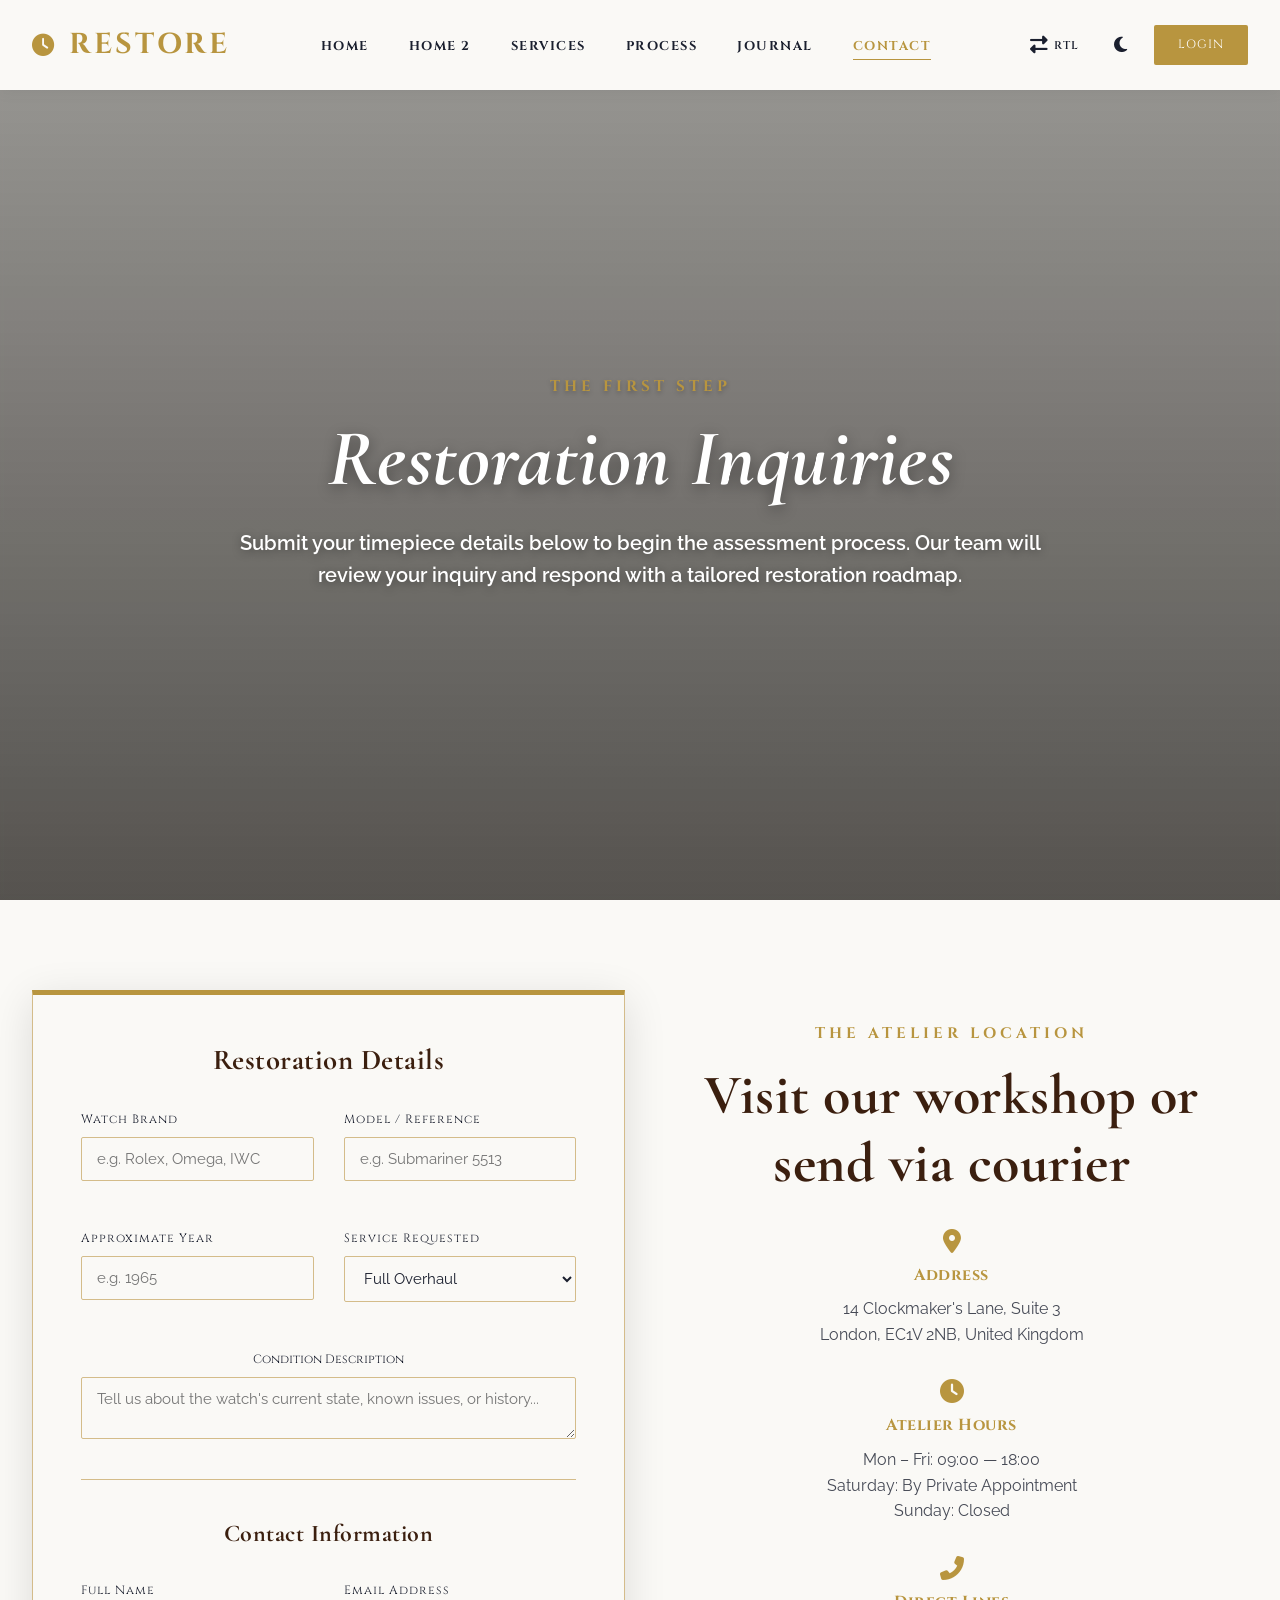
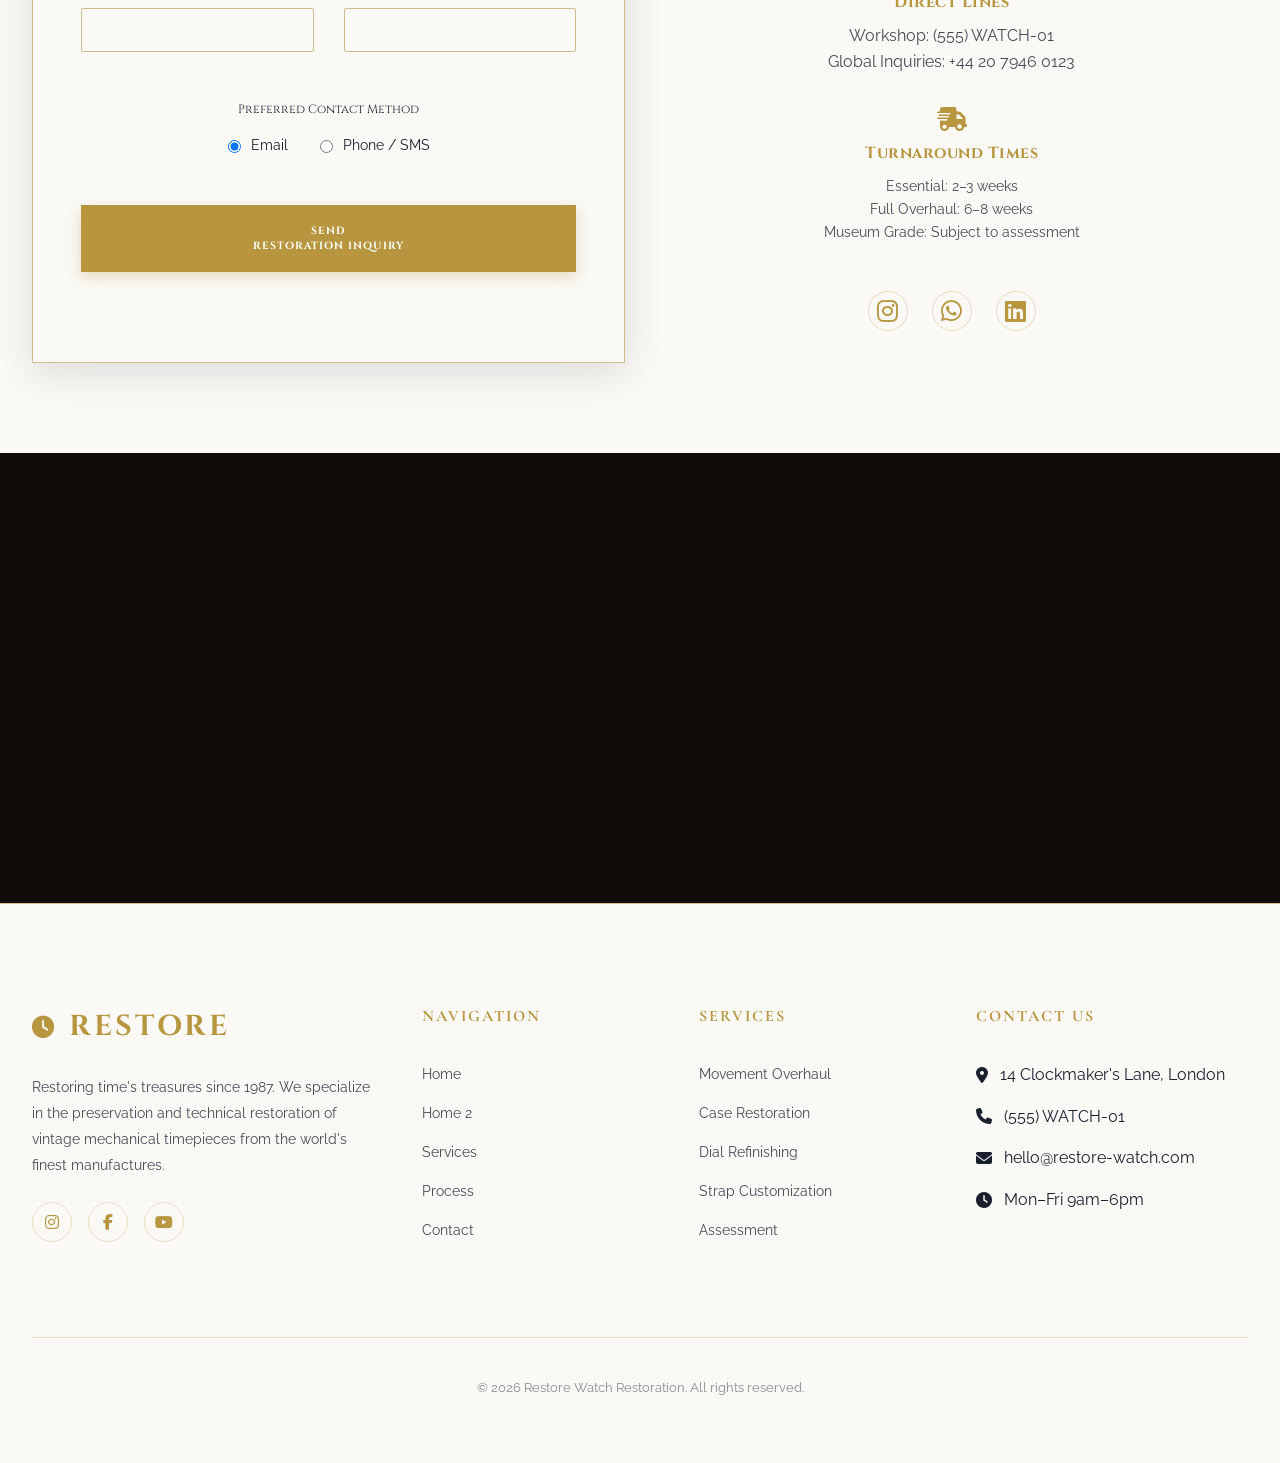
==== commit adf38d01: "Add files via upload upd2" ====
--- a/contact.html
+++ b/contact.html
@@ -133,7 +133,7 @@
 
                         <hr style="border: 0; border-top: 1px solid var(--border); margin: 1rem 0;">
 
-                        <h2 style="font-size: 1.5rem; margin-bottom: 0.5rem;">Contact Information</h2>
+                        <h2 style="font-size: 1.5rem; margin-bottom: 0.5rem; text-align: center;">Contact Information</h2>
                         <div class="form-group grid grid-2">
                             <div style="display: flex; flex-direction: column;">
                                 <label
@@ -148,11 +148,11 @@
                                 <input type="email" required>
                             </div>
                         </div>
-                        <div style="display: flex; flex-direction: column;">
+                        <div style="display: flex; flex-direction: column; align-items: center;">
                             <label
-                                style="font-family: 'Cinzel', serif; font-size: 0.75rem; margin-bottom: 0.5rem;">Preferred
+                                style="font-family: 'Cinzel', serif; font-size: 0.75rem; margin-bottom: 0.5rem; text-align: center;">Preferred
                                 Contact Method</label>
-                            <div style="display: flex; gap: 2rem; margin-top: 0.5rem;">
+                            <div style="display: flex; gap: 2rem; margin-top: 0.5rem; justify-content: center;">
                                 <label
                                     style="display: flex; align-items: center; gap: 10px; cursor: pointer; font-size: 0.85rem;">
                                     <input type="radio" name="contact_method" value="email" checked> Email
@@ -164,8 +164,7 @@
                             </div>
                         </div>
 
-                        <button type="submit" class="btn btn-primary" style="margin-top: 1.5rem; width: 100%;">Send
-                            Restoration Inquiry</button>
+                        <button type="submit" class="btn btn-primary" style="margin-top: 1.5rem; width: 100%; font-size: 0.65rem !important; line-height: 1.4; letter-spacing: 1px;">Send<br>Restoration Inquiry</button>
                     </form>
                 </div>
 
--- a/index.css
+++ b/index.css
@@ -446,6 +446,7 @@
   height: 3px;
   background-color: var(--secondary);
   transition: all 0.3s ease;
+  pointer-events: none;
 }
 
 /* Hamburger Active States */
@@ -907,7 +908,7 @@
 }
 
 .btn-social:hover {
-  background: var(--bg-dark);
+  background: var(--bg-dark) !important;
   color: var(--text-light) !important;
   border-color: var(--secondary);
 }
@@ -1102,7 +1103,21 @@
   }
 
   .grid-2 {
+    grid-template-columns: repeat(2, 1fr);
+  }
+
+  /* Focus Home 2 Tablet Centering */
+  .journal-preview,
+  .newsletter {
+    width: 100% !important;
+    max-width: 600px !important;
+    margin: 0 auto !important;
+  }
+
+  .grid-2:has(.journal-preview),
+  .grid-2:has(.newsletter) {
     grid-template-columns: 1fr !important;
+    gap: 4rem !important;
   }
 
   .grid-3 {
@@ -1214,6 +1229,25 @@
     width: 100%;
   }
 
+  .small-article {
+    flex-direction: column !important;
+    align-items: center !important;
+    text-align: center !important;
+    gap: 1.5rem !important;
+  }
+
+  .small-article .article-img {
+    margin: 0 auto !important;
+    flex: 0 0 100px !important;
+    /* Maintain size in column flow */
+  }
+
+  .small-article .article-content {
+    text-align: center !important;
+    width: 100% !important;
+  }
+
+
   /* Process Page Alternation (Desktop Support) */
   @media (min-width: 1025px) {
     .proc-step:nth-child(even) {
@@ -1272,7 +1306,7 @@
     display: flex;
     justify-content: space-between;
     align-items: center;
-    gap: 1.5rem;
+    gap: 6rem;
     margin-top: auto;
     padding-top: 1rem;
     border-top: 1px solid var(--border);
@@ -1284,6 +1318,13 @@
     color: var(--secondary);
   }
 
+  .featured-meta .btn {
+    width: auto !important;
+    padding: 8px 18px !important;
+    font-size: 0.7rem !important;
+    min-width: 120px !important;
+  }
+
   @media (max-width: 1024px) {
     .featured-card {
       flex-direction: column !important;
@@ -1301,8 +1342,15 @@
       flex-direction: column !important;
       align-items: center !important;
       text-align: center;
-      gap: 1.5rem !important;
+      gap: 1rem !important;
       padding-top: 2rem !important;
+    }
+
+    .featured-meta .btn {
+      width: auto !important;
+      min-width: 140px !important;
+      margin-top: 0.5rem;
+      padding: 8px 15px !important;
     }
 
     .meta-info {
@@ -1342,18 +1390,18 @@
     margin: 0 auto;
   }
 
-  /* grid-3 Tablet Centering (for Reputation / Philosophy) */
+  .insights-grid .card-img-wrapper img {
+    height: 280px !important;
+    /* Increased from 200px */
+  }
+
+  /* Centering 3rd item in 2-column tablet grid */
   .grid-3 .card:nth-child(3),
   .insights-grid .card:nth-child(3) {
     grid-column: 1 / span 2 !important;
-    max-width: 500px !important;
+    max-width: 450px !important;
     margin: 0 auto !important;
     width: 100% !important;
-  }
-
-  .insights-grid .card-img-wrapper img {
-    height: 280px !important;
-    /* Increased from 200px */
   }
 }
 
@@ -1386,9 +1434,15 @@
   .grid-3,
   .grid-4,
   .footer-grid,
-  .timeline {
+  .timeline,
+  .insights-grid {
     grid-template-columns: 1fr !important;
-    gap: 3rem;
+    gap: 2.5rem !important;
+  }
+
+  .card {
+    width: 100% !important;
+    max-width: none !important;
   }
 
   .timeline .step:last-child {
@@ -1524,20 +1578,8 @@
     gap: 2rem !important;
   }
 
-  /* Journal Preview Mobile Fix */
-  .journal-preview {
-    text-align: center !important;
-  }
-
-  .small-article {
-    flex-direction: column !important;
-    align-items: center !important;
-    text-align: center !important;
-    gap: 1rem !important;
-  }
-
-  .small-article img {
-    margin: 0 auto !important;
+  .grid-2 {
+    gap: 2rem !important;
   }
 
   /* Universal Hero Overlap Fixes */
@@ -1568,6 +1610,10 @@
     font-size: 0.8rem !important;
   }
 
+  .contact-form {
+    padding: 1.5rem !important;
+  }
+
   /* Home 2 Mobile Fixes */
   .hero-section {
     height: 70vh !important;
@@ -1605,6 +1651,12 @@
 
   .step-img-wrapper {
     margin-bottom: 3rem;
+  }
+
+  .contact-info-grid {
+    flex-direction: column !important;
+    gap: 1.5rem !important;
+    align-items: center !important;
   }
 }
 
@@ -1790,10 +1842,12 @@
 /* Auth Page Mobile Optimizations */
 @media (max-width: 768px) {
   .auth-toggles {
-    top: 1rem !important;
-    right: auto !important;
-    inset-inline-end: 1rem !important;
-    gap: 0.6rem !important;
+    position: fixed !important;
+    top: 1.5rem !important;
+    right: 1.5rem !important;
+    left: auto !important;
+    gap: 1rem !important;
+    z-index: 9999 !important;
   }
 
   .auth-toggles .toggle-btn {
@@ -1851,4 +1905,18 @@
   }
 }
 
+/* 10. SCROLL REVEAL ANIMATION */
+.reveal {
+  opacity: 0;
+  transform: translateY(30px);
+  transition: all 0.8s cubic-bezier(0.16, 1, 0.3, 1);
+  visibility: hidden;
+}
+
+.reveal.revealed {
+  opacity: 1;
+  transform: translateY(0);
+  visibility: visible;
+}
+
 /* End of CSS */
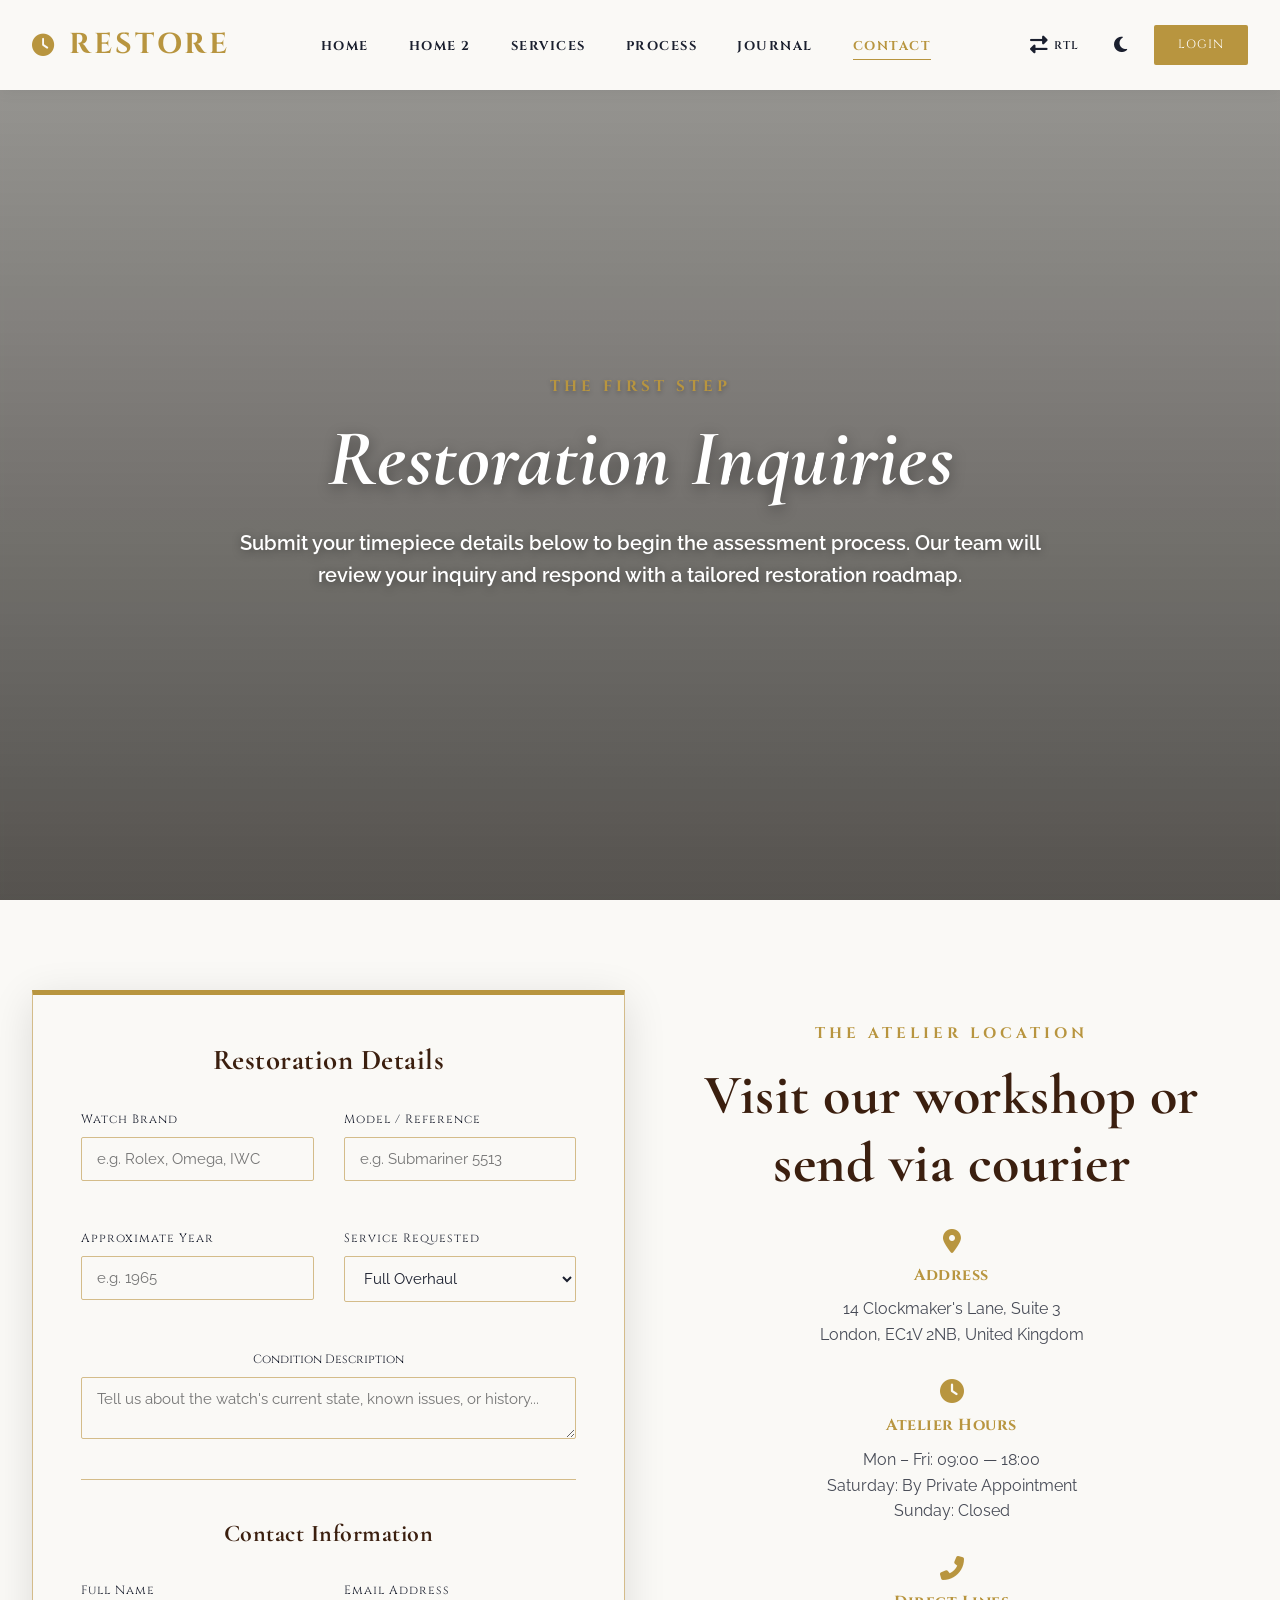
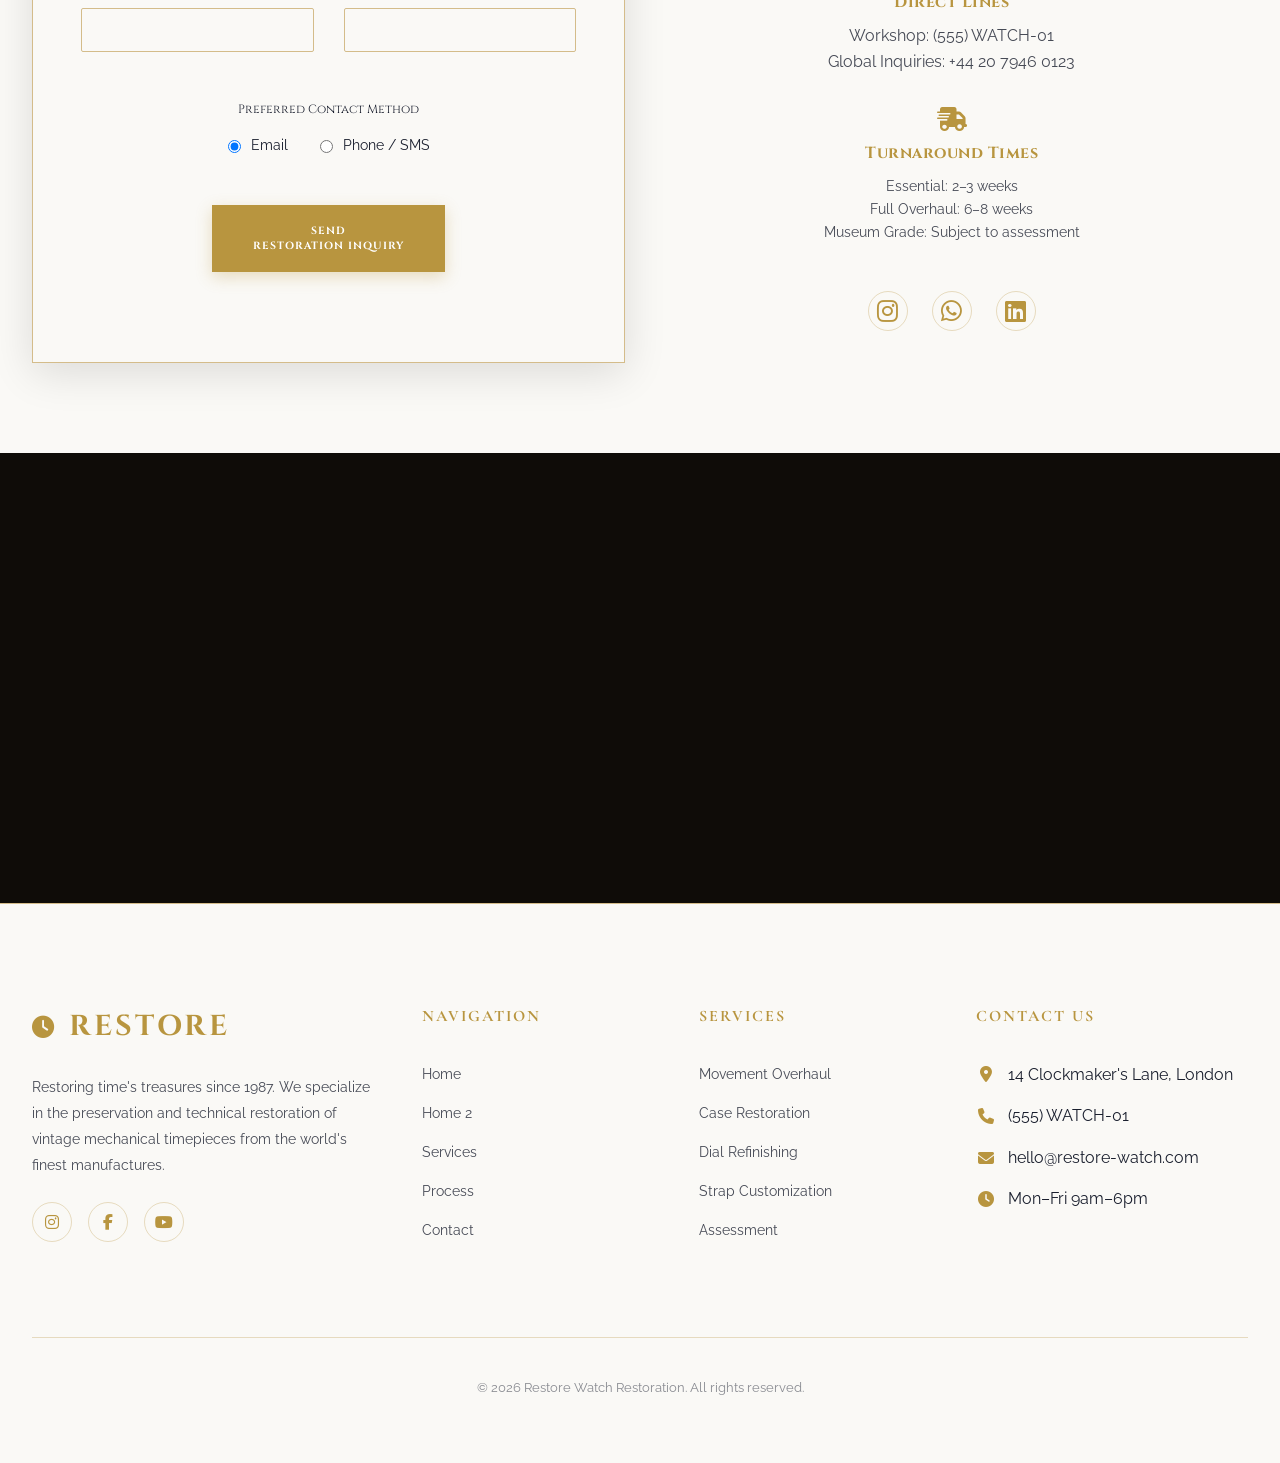
==== commit 62a16aa4: "Add files via upload DoneV" ====
--- a/contact.html
+++ b/contact.html
@@ -35,17 +35,14 @@
                 <li><a href="process.html">Process</a></li>
                 <li><a href="journal.html">Journal</a></li>
                 <li><a href="contact.html">Contact</a></li>
-                <li class="mobile-only" style="margin-top: 2rem; padding-top: 1rem; border-top: 1px solid var(--border); width: 100%;">
-                    <div style="display: flex; justify-content: space-between; align-items: center; gap: 1rem; width: 100%;">
-                        <button class="toggle-btn rtl-toggle" title="Toggle RTL">
-                            <i class="fas fa-exchange-alt"></i>
-                        </button>
-                        <button class="toggle-btn theme-toggle" title="Toggle Theme">
-                            <i class="fas fa-moon"></i>
-                            <span class="theme-text">Dark Mode</span>
-                        </button>
-                        <a href="login.html" class="btn-login" style="width: 100%; text-align: center; border-radius: 4px;">Login Page</a>
-                    </div>
+                <li class="mobile-only">
+                    <button class="toggle-btn rtl-toggle" title="Toggle RTL">
+                        <i class="fas fa-exchange-alt"></i>
+                    </button>
+                    <button class="toggle-btn theme-toggle" title="Toggle Theme">
+                        <i class="fas fa-moon"></i>
+                    </button>
+                    <a href="login.html" class="btn-login">Login</a>
                 </li>
             </ul>
 
@@ -164,7 +161,7 @@
                             </div>
                         </div>
 
-                        <button type="submit" class="btn btn-primary" style="margin-top: 1.5rem; width: 100%; font-size: 0.65rem !important; line-height: 1.4; letter-spacing: 1px;">Send<br>Restoration Inquiry</button>
+                        <button type="submit" class="btn btn-primary" style="margin-top: 1.5rem; width: fit-content; max-width: 100%; align-self: center; font-size: 0.65rem !important; line-height: 1.4; letter-spacing: 1px;">Send<br>Restoration Inquiry</button>
                     </form>
                 </div>
 
@@ -291,4 +288,4 @@
     <script src="main.js"></script>
 </body>
 
-</html>+</html>
--- a/index.css
+++ b/index.css
@@ -299,7 +299,7 @@
   height: 90px;
   display: flex;
   align-items: center;
-  z-index: 1000;
+  z-index: 10000;
   transition: var(--transition);
   box-shadow: 0 2px 15px rgba(0, 0, 0, 0.05);
 }
@@ -309,6 +309,7 @@
   background-color: var(--bg-light);
   backdrop-filter: blur(15px);
   box-shadow: 0 5px 20px rgba(0, 0, 0, 0.1);
+  z-index: 10000;
 }
 
 .navbar .container {
@@ -574,6 +575,28 @@
   transform: scale(1.1);
 }
 
+/* Testimonial portraits: keep full face visible (no crop) */
+.voices-appreciation-grid .card-img-wrapper {
+  background-color: #e9eef2;
+  width: 140px !important;
+  height: 220px !important;
+  border-radius: 10px !important;
+  margin: 0 auto 1.25rem !important;
+  display: flex;
+  align-items: center;
+  justify-content: center;
+}
+
+.voices-appreciation-grid .card-img-wrapper img {
+  object-fit: contain !important;
+  object-position: center center !important;
+  padding: 0 !important;
+}
+
+.testimonial-card:hover .card-img-wrapper img {
+  transform: none !important;
+}
+
 .card-content {
   padding: 2.5rem;
   flex-grow: 1;
@@ -669,6 +692,13 @@
   display: flex;
   align-items: center;
   gap: 12px;
+}
+
+.footer-col ul li i {
+  width: 20px;
+  text-align: center;
+  color: var(--secondary);
+  flex-shrink: 0;
 }
 
 .footer-col ul li a {
@@ -825,7 +855,11 @@
   align-items: center;
   margin: 2.5rem 0;
   color: var(--secondary);
-  opacity: 0.6;
+  opacity: 0.8;
+}
+
+[data-theme="dark"] .auth-divider {
+  opacity: 1;
 }
 
 .auth-divider::before,
@@ -897,14 +931,20 @@
   gap: 15px;
   width: 100%;
   background: white !important;
-  border: 1px solid var(--secondary) !important;
+  border: 1px solid var(--border) !important;
   color: var(--primary) !important;
   padding: 12px !important;
   border-radius: 4px;
-  font-weight: 500;
+  font-weight: 600;
   font-family: 'Raleway', sans-serif;
   transition: var(--transition);
   box-shadow: 0 4px 10px rgba(0, 0, 0, 0.05);
+}
+
+[data-theme="dark"] .btn-social {
+  background: rgba(255, 255, 255, 0.05) !important;
+  border-color: var(--secondary) !important;
+  color: var(--text-light) !important;
 }
 
 .btn-social:hover {
@@ -1094,6 +1134,67 @@
   padding: 0 10px;
 }
 
+/* Journal Page Featured Article */
+.featured-card {
+  display: flex;
+  background: var(--bg-light);
+  border-top: 5px solid var(--secondary);
+  box-shadow: var(--shadow);
+  overflow: hidden;
+}
+
+.featured-img {
+  flex: 1.5;
+  background-position: center;
+  background-size: cover;
+  background-repeat: no-repeat;
+  min-height: 450px;
+}
+
+.featured-content {
+  flex: 1;
+  padding: 4rem;
+  display: flex;
+  flex-direction: column;
+  justify-content: center;
+}
+
+.featured-content h2 {
+  font-size: 2.5rem !important;
+  margin-bottom: 1.5rem !important;
+}
+
+.featured-content p {
+  opacity: 0.8 !important;
+  margin-bottom: 2rem !important;
+}
+
+.featured-meta {
+  display: flex;
+  flex-direction: column;
+  align-items: center;
+  text-align: center;
+  gap: 1.5rem;
+  margin-top: auto;
+  padding-top: 1.5rem;
+  border-top: 1px solid var(--border);
+}
+
+.meta-info {
+  font-size: 0.85rem;
+  font-family: 'Cinzel', serif;
+  color: var(--secondary);
+}
+
+.featured-meta .btn {
+  width: auto !important;
+  padding: 10px 22px !important;
+  font-size: 0.68rem !important;
+  min-width: 100px !important;
+  white-space: nowrap;
+  letter-spacing: 1.5px;
+}
+
 /* 7. RESPONSIVE DESIGN */
 
 /* Tablet View (Redesign) */
@@ -1106,19 +1207,7 @@
     grid-template-columns: repeat(2, 1fr);
   }
 
-  /* Focus Home 2 Tablet Centering */
-  .journal-preview,
-  .newsletter {
-    width: 100% !important;
-    max-width: 600px !important;
-    margin: 0 auto !important;
-  }
-
-  .grid-2:has(.journal-preview),
-  .grid-2:has(.newsletter) {
-    grid-template-columns: 1fr !important;
-    gap: 4rem !important;
-  }
+
 
   .grid-3 {
     grid-template-columns: repeat(2, 1fr);
@@ -1197,12 +1286,12 @@
     width: 100% !important;
     max-width: 200px;
     justify-content: center;
-    padding: 12px;
+    padding: 7px;
     border: 1px solid var(--border);
     border-radius: 4px;
     display: flex;
     align-items: center;
-    gap: 8px;
+    gap: 3px;
     text-align: center;
   }
 
@@ -1224,8 +1313,9 @@
   .rev-img img,
   .addons-img img,
   .proc-img img {
-    height: 500px !important;
-    object-fit: contain !important;
+    height: auto !important;
+    max-height: 450px !important;
+    object-fit: cover !important;
     width: 100%;
   }
 
@@ -1267,63 +1357,6 @@
     }
   }
 
-  /* Journal Page Featured Article */
-  .featured-card {
-    display: flex;
-    background: var(--bg-light);
-    border-top: 5px solid var(--secondary);
-    box-shadow: var(--shadow);
-    overflow: hidden;
-  }
-
-  .featured-img {
-    flex: 1.5;
-    background-position: center;
-    background-size: cover;
-    background-repeat: no-repeat;
-    min-height: 350px;
-  }
-
-  .featured-content {
-    flex: 1;
-    padding: 4rem;
-    display: flex;
-    flex-direction: column;
-    justify-content: center;
-  }
-
-  .featured-content h2 {
-    font-size: 2.5rem !important;
-    margin-bottom: 1.5rem !important;
-  }
-
-  .featured-content p {
-    opacity: 0.8 !important;
-    margin-bottom: 2rem !important;
-  }
-
-  .featured-meta {
-    display: flex;
-    justify-content: space-between;
-    align-items: center;
-    gap: 6rem;
-    margin-top: auto;
-    padding-top: 1rem;
-    border-top: 1px solid var(--border);
-  }
-
-  .meta-info {
-    font-size: 0.85rem;
-    font-family: 'Cinzel', serif;
-    color: var(--secondary);
-  }
-
-  .featured-meta .btn {
-    width: auto !important;
-    padding: 8px 18px !important;
-    font-size: 0.7rem !important;
-    min-width: 120px !important;
-  }
 
   @media (max-width: 1024px) {
     .featured-card {
@@ -1348,9 +1381,10 @@
 
     .featured-meta .btn {
       width: auto !important;
-      min-width: 140px !important;
-      margin-top: 0.5rem;
-      padding: 8px 15px !important;
+      min-width: 100px !important;
+      margin-top: 1rem !important;
+      padding: 10px 25px !important;
+      font-size: 0.65rem !important;
     }
 
     .meta-info {
@@ -1370,51 +1404,85 @@
 
   /* Timeline Tablet Optimization */
   .timeline {
-    display: grid !important;
-    grid-template-columns: repeat(2, 1fr) !important;
-    gap: 4rem 2rem !important;
-    padding-top: 0 !important;
+    display: grid;
+    grid-template-columns: repeat(2, 1fr);
+    gap: 4rem 2rem;
+    padding-top: 0;
   }
 
   .timeline-line {
-    display: none !important;
+    display: none;
   }
 
   .step {
-    width: 100% !important;
-  }
-
-  .step:last-child {
+    width: 100%;
+  }
+
+  .step:last-child:nth-child(6) {
     grid-column: 1 / span 2;
     max-width: 400px;
     margin: 0 auto;
   }
 
-  .insights-grid .card-img-wrapper img {
-    height: 280px !important;
-    /* Increased from 200px */
-  }
-
-  /* Centering 3rd item in 2-column tablet grid */
-  .grid-3 .card:nth-child(3),
-  .insights-grid .card:nth-child(3) {
-    grid-column: 1 / span 2 !important;
-    max-width: 450px !important;
-    margin: 0 auto !important;
-    width: 100% !important;
+  /* Grid Fixes for Home 1 */
+  /* 2x2 (2-Column) ENFORCED TABLET GRID */
+  .grid-2,
+  .grid-3,
+  .grid-4,
+  .insights-grid,
+  .brand-logos,
+  .footer-grid,
+  .timeline {
+    grid-template-columns: repeat(2, 1fr) !important;
+    gap: 3rem 2rem !important;
+  }
+
+  /* Specific Centering for Coverage Section (requested) */
+  .grid-2:has(.coverage-content) {
+    grid-template-columns: 1fr !important;
+    text-align: center !important;
+    max-width: 700px;
+    margin: 0 auto;
+    gap: 3rem !important;
+  }
+
+  .coverage-content ul {
+    display: inline-block !important;
+    text-align: left !important;
+    margin: 2rem auto !important;
+  }
+
+  .coverage-content .btn {
+    display: inline-block !important;
+    width: auto !important;
+    margin: 2rem auto 0 !important;
+  }
+
+  /* Center CTA buttons in Service Cards (restoring requested fix) */
+  .grid-3 .card .btn {
+    width: fit-content !important;
+    min-width: 250px !important;
+    margin-left: auto !important;
+    margin-right: auto !important;
+    display: flex !important;
+    justify-content: center !important;
   }
 }
 
 /* Mobile View (Complete Redesign) */
 @media (max-width: 768px) {
   .navbar {
-    height: 75px;
+    height: 70px; /* Slimmer navbar on mobile */
     width: 100% !important;
     max-width: 100vw !important;
     left: 0 !important;
     right: 0 !important;
-    overflow-x: hidden !important;
     border-bottom: 1px solid var(--border);
+    z-index: 10000 !important;
+  }
+
+  .navbar.scrolled {
+    height: 70px !important;
   }
 
   .navbar .container {
@@ -1438,11 +1506,25 @@
   .insights-grid {
     grid-template-columns: 1fr !important;
     gap: 2.5rem !important;
-  }
-
-  .card {
+    display: grid !important;
+  }
+
+  .card, .step {
     width: 100% !important;
     max-width: none !important;
+    height: auto !important;
+    grid-column: auto !important;
+  }
+
+  .testimonial-card {
+    margin-bottom: 2rem !important;
+    padding-bottom: 2rem !important;
+    border-bottom: 1px solid var(--border) !important;
+  }
+
+  .testimonial-card span {
+    margin-top: 1rem !important;
+    padding-top: 0 !important;
   }
 
   .timeline .step:last-child {
@@ -1461,8 +1543,16 @@
     align-items: center;
   }
 
+  .footer-col ul {
+    display: flex;
+    flex-direction: column;
+    align-items: flex-start;
+    width: fit-content;
+  }
+
   .footer-col ul li {
-    justify-content: center;
+    justify-content: flex-start;
+    text-align: left;
   }
 
   .social-links {
@@ -1483,6 +1573,12 @@
 
   .logo {
     font-size: 1.1rem !important;
+    letter-spacing: 2px !important;
+  }
+
+  .logo i {
+    font-size: 1.2rem !important;
+    margin-right: 8px !important;
   }
 
   .nav-actions {
@@ -1513,7 +1609,7 @@
     display: flex;
     align-items: center;
     justify-content: center;
-    padding: 0 15px !important;
+    padding: 0 10px !important;
     border: 1px solid var(--border);
     border-radius: 4px;
     background: transparent;
@@ -1549,17 +1645,7 @@
   .hamburger {
     display: flex !important;
     position: relative;
-    z-index: 1100;
-  }
-
-  @media (max-width: 360px) {
-    .logo {
-      font-size: 0.9rem !important;
-    }
-
-    .nav-actions {
-      margin-right: 0.5rem !important;
-    }
+    z-index: 10001 !important;
   }
 
   .hamburger.active span:nth-child(1) {
@@ -1614,17 +1700,25 @@
     padding: 1.5rem !important;
   }
 
-  /* Home 2 Mobile Fixes */
+  /* Home 1 Hero & Mobile Fixes */
   .hero-section {
-    height: 70vh !important;
+    height: auto !important;
+    min-height: 80vh !important;
+    padding-top: 100px;
+    padding-bottom: 60px;
+  }
+
+  .hero-blurred-bg {
+    background-color: var(--bg-dark); /* Ensure background is visible if image fails */
   }
 
 
   .rev-img img,
   .proc-img img,
   .addons-img img {
-    height: 400px !important;
-    object-fit: contain !important;
+    height: auto !important;
+    max-height: 400px !important;
+    object-fit: cover !important;
     border-width: 5px !important;
   }
 
@@ -1634,9 +1728,10 @@
 
   /* Timeline Responsive Fix */
   .timeline {
-    flex-direction: column;
-    padding-top: 0;
-    gap: 3.5rem;
+    display: flex !important;
+    flex-direction: column !important;
+    padding-top: 0 !important;
+    gap: 3.5rem !important;
   }
 
   .timeline-line {
@@ -1660,6 +1755,93 @@
   }
 }
 
+@media (max-width: 375px) {
+  .logo {
+    font-size: 1rem !important;
+    letter-spacing: 1.5px !important;
+  }
+
+  .hero-section h1 {
+    font-size: 2.2rem !important;
+  }
+
+  .section {
+    padding: 60px 0 !important;
+  }
+
+  .card-content {
+    padding: 1.5rem !important;
+  }
+
+  .auth-card {
+    padding: 2rem 1.2rem !important;
+  }
+
+  .auth-card h2 {
+    font-size: 1.5rem !important;
+    margin-bottom: 1.5rem !important;
+  }
+}
+
+@media (max-width: 320px) {
+  .logo {
+    font-size: 0.9rem !important;
+    letter-spacing: 1px !important;
+  }
+
+  .logo i {
+    margin-right: 5px !important;
+    font-size: 1rem !important;
+  }
+
+  .container {
+    padding: 0 1rem !important;
+  }
+
+  .hero-section h1 {
+    font-size: 1.8rem !important;
+  }
+
+  .hero-section p {
+    font-size: 0.85rem !important;
+    padding: 0 0.5rem !important;
+  }
+
+  .btn {
+    padding: 12px 15px !important;
+    font-size: 0.7rem !important;
+    letter-spacing: 1.5px !important;
+    min-width: 0 !important;
+    width: 100% !important;
+  }
+
+  .navbar .container {
+    padding: 0 0.8rem !important;
+  }
+  
+  .hamburger {
+    width: 28px !important;
+    height: 18px !important;
+  }
+  
+  .hamburger span {
+    height: 2px !important;
+  }
+
+  .auth-card {
+    padding: 1.5rem 0.8rem !important;
+  }
+
+  .form-group label {
+    font-size: 0.7rem !important;
+  }
+
+  .auth-divider span {
+    padding: 0 10px !important;
+    font-size: 0.7rem !important;
+  }
+}
+
 /* CAROUSEL RESPONSIVE SYSTEM */
 :root {
   --carousel-item-width: 400px;
@@ -1681,6 +1863,12 @@
 @media (max-width: 360px) {
   :root {
     --carousel-item-width: 240px;
+  }
+}
+
+@media (max-width: 320px) {
+  :root {
+    --carousel-item-width: 200px;
   }
 }
 
@@ -1839,6 +2027,13 @@
   }
 }
 
+/* Keep testimonials in one row on tablet view */
+@media (min-width: 769px) and (max-width: 1024px) {
+  .voices-appreciation-grid {
+    grid-template-columns: repeat(3, 1fr) !important;
+  }
+}
+
 /* Auth Page Mobile Optimizations */
 @media (max-width: 768px) {
   .auth-toggles {
@@ -1889,6 +2084,45 @@
     overflow-x: hidden !important;
     overflow-y: auto !important;
   }
+
+  /* Home 2 (story.html): keep bullets and CTA centered at tablet width */
+  .coverage-content {
+    text-align: center !important;
+  }
+
+  .coverage-content ul {
+    display: flex !important;
+    flex-direction: column !important;
+    align-items: flex-start !important;
+    text-align: left !important;
+    margin: 2rem auto !important;
+    width: fit-content !important;
+    max-width: 100% !important;
+  }
+
+  .coverage-content .btn,
+  .coverage-content .btn.btn-outline {
+    display: flex !important;
+    justify-content: center !important;
+    width: auto !important;
+    min-width: 220px !important;
+    margin: 2rem auto 0 !important;
+  }
+
+  .journal-page .featured-meta {
+    flex-direction: column !important;
+    align-items: center !important;
+    text-align: center !important;
+    gap: 1rem !important;
+  }
+
+  .journal-page .featured-meta .btn,
+  .journal-page .text-center .btn.btn-outline {
+    display: inline-flex !important;
+    width: auto !important;
+    margin-left: auto !important;
+    margin-right: auto !important;
+  }
 }
 
 @media (max-width: 360px) {
@@ -1909,8 +2143,9 @@
 .reveal {
   opacity: 0;
   transform: translateY(30px);
-  transition: all 0.8s cubic-bezier(0.16, 1, 0.3, 1);
+  transition: opacity 1s cubic-bezier(0.16, 1, 0.3, 1), transform 1s cubic-bezier(0.16, 1, 0.3, 1);
   visibility: hidden;
+  will-change: opacity, transform;
 }
 
 .reveal.revealed {
@@ -1919,4 +2154,4 @@
   visibility: visible;
 }
 
-/* End of CSS */+/* End of CSS */
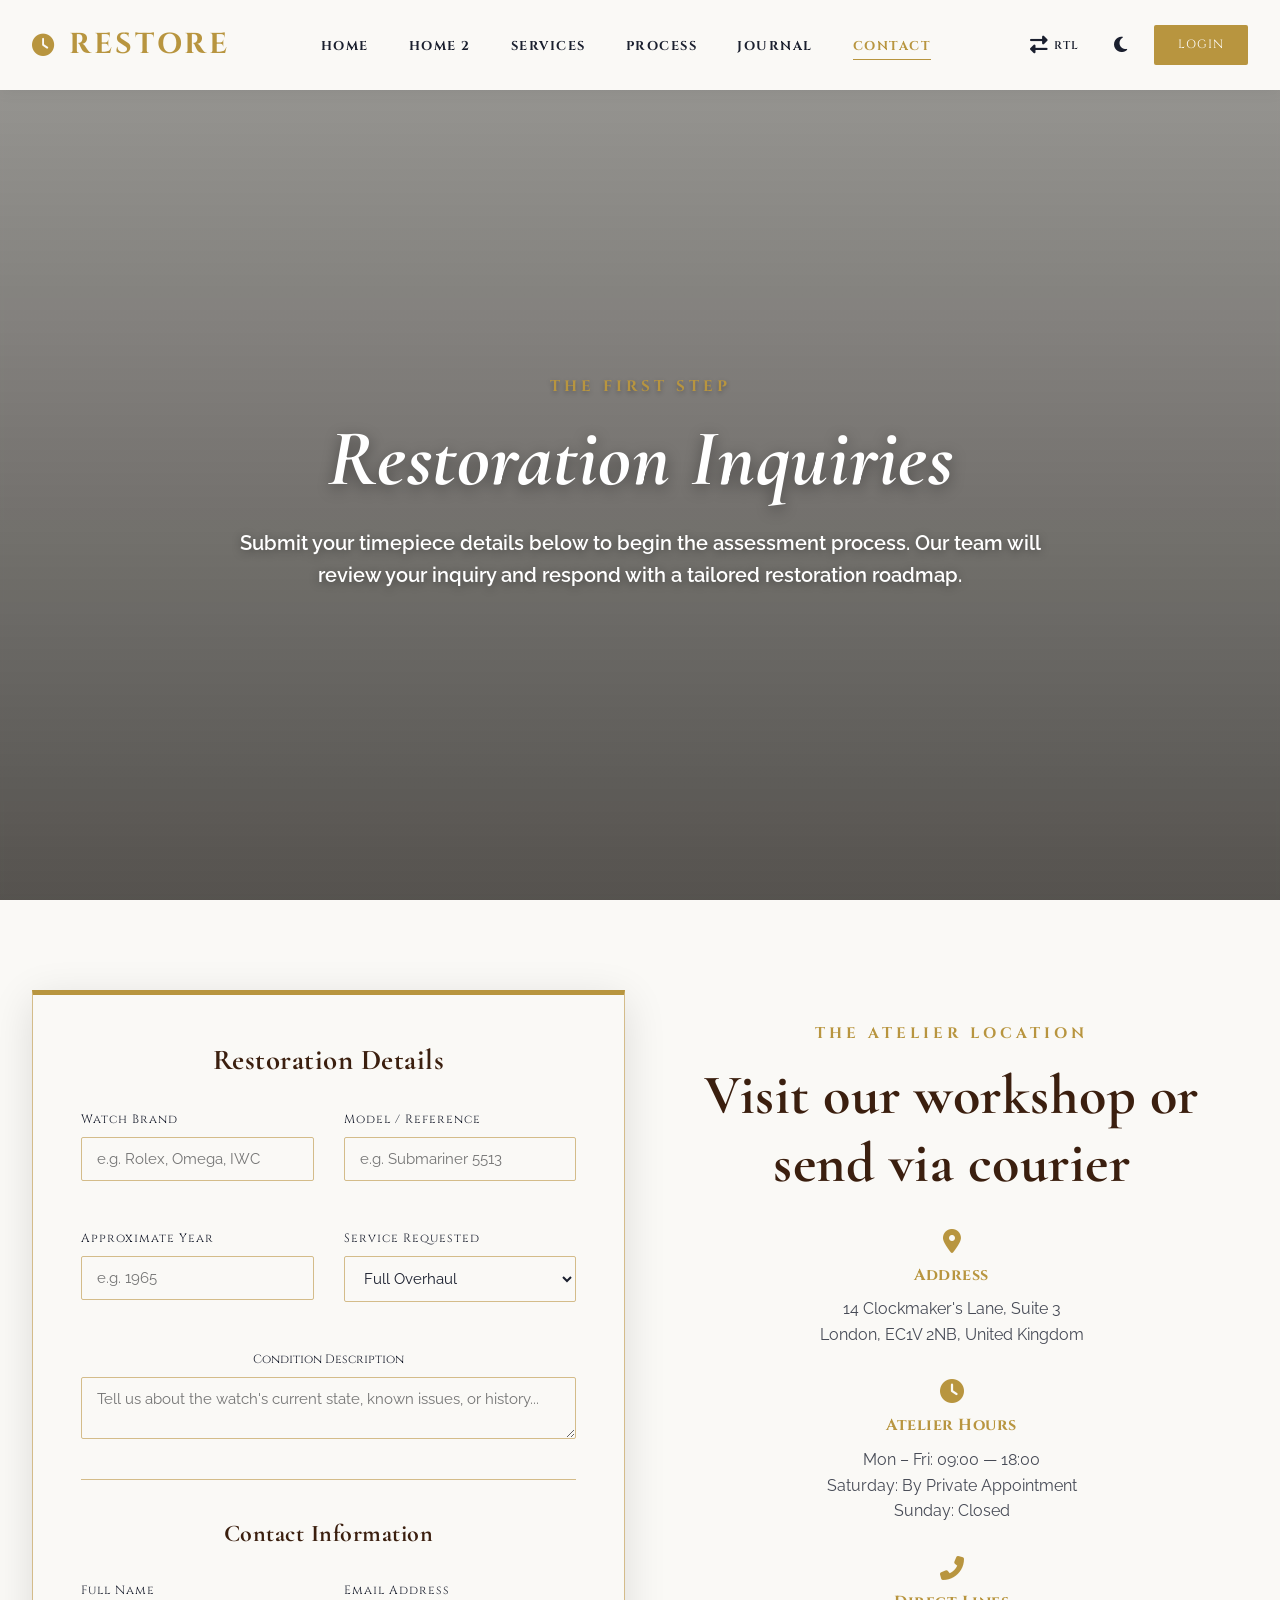
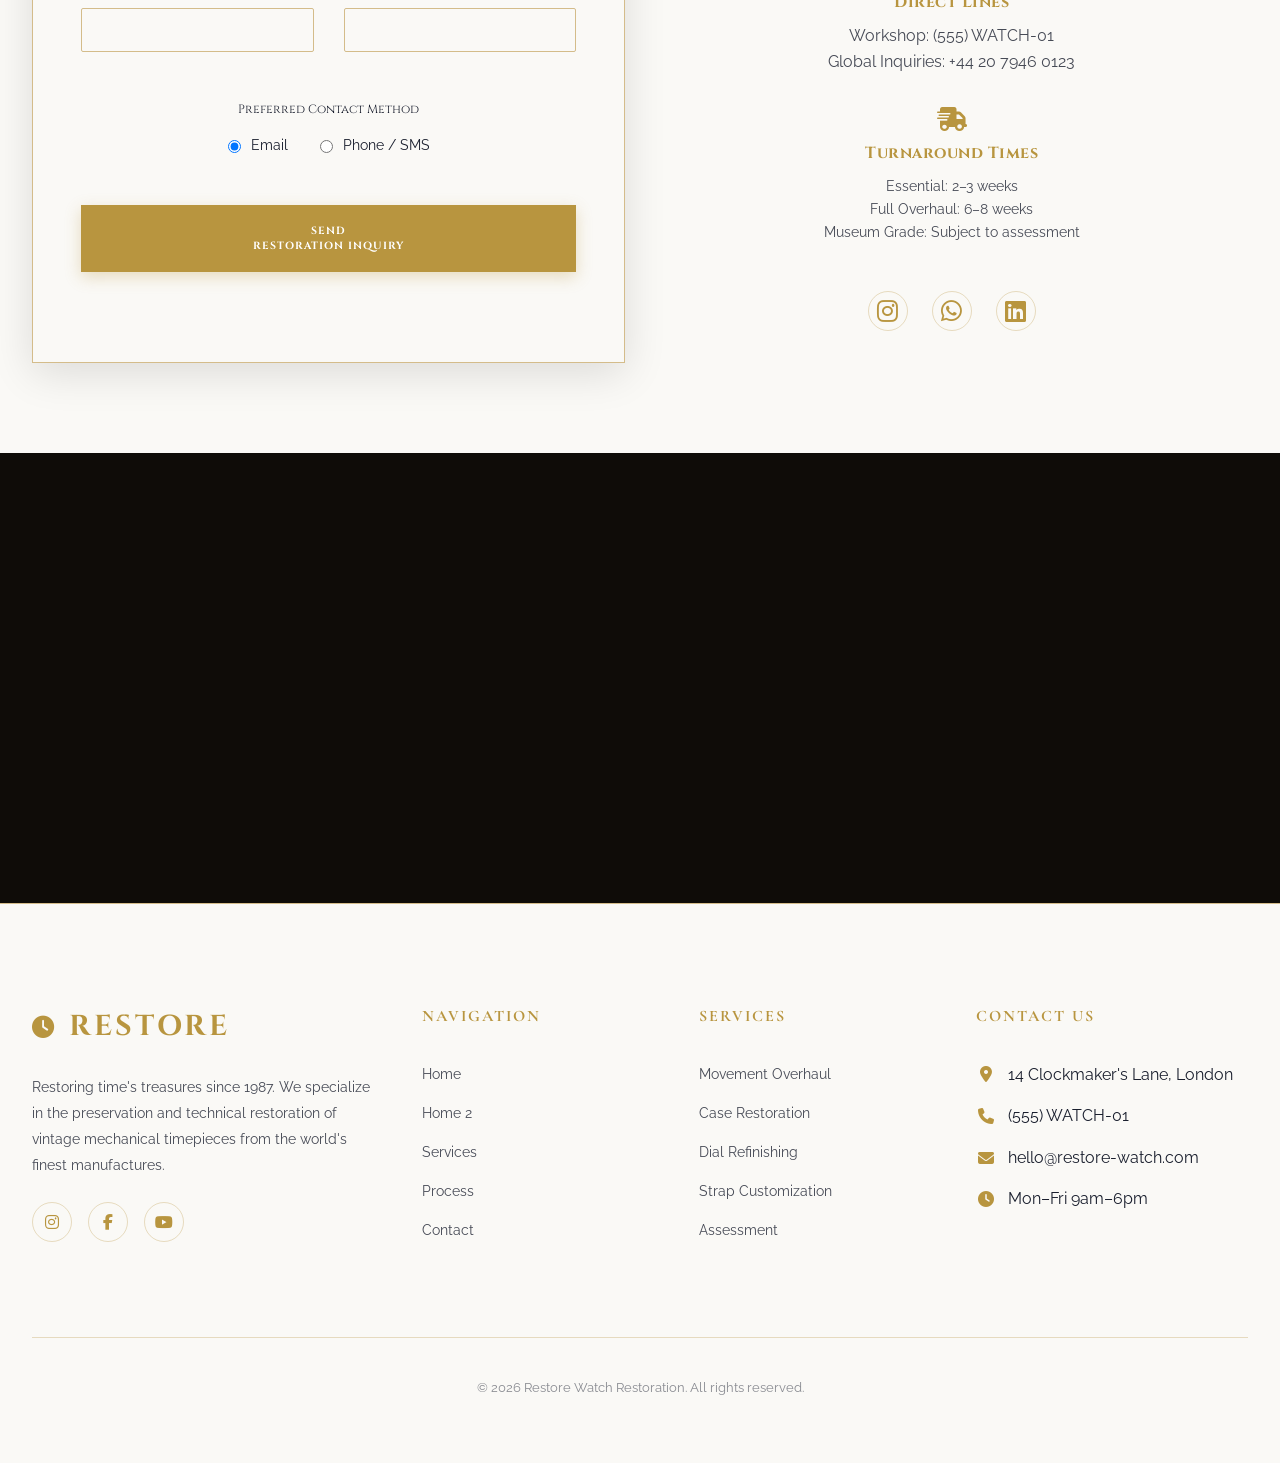
==== commit 232c1cf4: "Add files via upload upfi12" ====
--- a/contact.html
+++ b/contact.html
@@ -35,14 +35,17 @@
                 <li><a href="process.html">Process</a></li>
                 <li><a href="journal.html">Journal</a></li>
                 <li><a href="contact.html">Contact</a></li>
-                <li class="mobile-only">
-                    <button class="toggle-btn rtl-toggle" title="Toggle RTL">
-                        <i class="fas fa-exchange-alt"></i>
-                    </button>
-                    <button class="toggle-btn theme-toggle" title="Toggle Theme">
-                        <i class="fas fa-moon"></i>
-                    </button>
-                    <a href="login.html" class="btn-login">Login</a>
+                <li class="mobile-only" style="margin-top: 2rem; padding-top: 1rem; border-top: 1px solid var(--border); width: 100%;">
+                    <div style="display: flex; justify-content: space-between; align-items: center; gap: 1rem; width: 100%;">
+                        <button class="toggle-btn rtl-toggle" title="Toggle RTL">
+                            <i class="fas fa-exchange-alt"></i>
+                        </button>
+                        <button class="toggle-btn theme-toggle" title="Toggle Theme">
+                            <i class="fas fa-moon"></i>
+                            <span class="theme-text">Dark Mode</span>
+                        </button>
+                        <a href="login.html" class="btn-login" style="width: 100%; text-align: center; border-radius: 4px;">Login Page</a>
+                    </div>
                 </li>
             </ul>
 
@@ -161,7 +164,7 @@
                             </div>
                         </div>
 
-                        <button type="submit" class="btn btn-primary" style="margin-top: 1.5rem; width: fit-content; max-width: 100%; align-self: center; font-size: 0.65rem !important; line-height: 1.4; letter-spacing: 1px;">Send<br>Restoration Inquiry</button>
+                        <button type="submit" class="btn btn-primary" style="margin-top: 1.5rem; width: 100%; font-size: 0.65rem !important; line-height: 1.4; letter-spacing: 1px;">Send<br>Restoration Inquiry</button>
                     </form>
                 </div>
 
@@ -288,4 +291,4 @@
     <script src="main.js"></script>
 </body>
 
-</html>
+</html>
--- a/index.css
+++ b/index.css
@@ -575,28 +575,6 @@
   transform: scale(1.1);
 }
 
-/* Testimonial portraits: keep full face visible (no crop) */
-.voices-appreciation-grid .card-img-wrapper {
-  background-color: #e9eef2;
-  width: 140px !important;
-  height: 220px !important;
-  border-radius: 10px !important;
-  margin: 0 auto 1.25rem !important;
-  display: flex;
-  align-items: center;
-  justify-content: center;
-}
-
-.voices-appreciation-grid .card-img-wrapper img {
-  object-fit: contain !important;
-  object-position: center center !important;
-  padding: 0 !important;
-}
-
-.testimonial-card:hover .card-img-wrapper img {
-  transform: none !important;
-}
-
 .card-content {
   padding: 2.5rem;
   flex-grow: 1;
@@ -1286,12 +1264,12 @@
     width: 100% !important;
     max-width: 200px;
     justify-content: center;
-    padding: 7px;
+    padding: 12px;
     border: 1px solid var(--border);
     border-radius: 4px;
     display: flex;
     align-items: center;
-    gap: 3px;
+    gap: 8px;
     text-align: center;
   }
 
@@ -1313,10 +1291,12 @@
   .rev-img img,
   .addons-img img,
   .proc-img img {
-    height: auto !important;
-    max-height: 450px !important;
+    width: 900px !important;
+    max-width: 100% !important;
+    height: 450px !important;
     object-fit: cover !important;
-    width: 100%;
+    margin: 0 auto !important;
+    display: block !important;
   }
 
   .small-article {
@@ -1418,7 +1398,7 @@
     width: 100%;
   }
 
-  .step:last-child:nth-child(6) {
+  .step:last-child {
     grid-column: 1 / span 2;
     max-width: 400px;
     margin: 0 auto;
@@ -1472,7 +1452,8 @@
 /* Mobile View (Complete Redesign) */
 @media (max-width: 768px) {
   .navbar {
-    height: 70px; /* Slimmer navbar on mobile */
+    height: 70px;
+    /* Slimmer navbar on mobile */
     width: 100% !important;
     max-width: 100vw !important;
     left: 0 !important;
@@ -1509,7 +1490,8 @@
     display: grid !important;
   }
 
-  .card, .step {
+  .card,
+  .step {
     width: 100% !important;
     max-width: none !important;
     height: auto !important;
@@ -1609,7 +1591,7 @@
     display: flex;
     align-items: center;
     justify-content: center;
-    padding: 0 10px !important;
+    padding: 0 15px !important;
     border: 1px solid var(--border);
     border-radius: 4px;
     background: transparent;
@@ -1709,7 +1691,8 @@
   }
 
   .hero-blurred-bg {
-    background-color: var(--bg-dark); /* Ensure background is visible if image fails */
+    background-color: var(--bg-dark);
+    /* Ensure background is visible if image fails */
   }
 
 
@@ -1818,12 +1801,12 @@
   .navbar .container {
     padding: 0 0.8rem !important;
   }
-  
+
   .hamburger {
     width: 28px !important;
     height: 18px !important;
   }
-  
+
   .hamburger span {
     height: 2px !important;
   }
@@ -2027,13 +2010,6 @@
   }
 }
 
-/* Keep testimonials in one row on tablet view */
-@media (min-width: 769px) and (max-width: 1024px) {
-  .voices-appreciation-grid {
-    grid-template-columns: repeat(3, 1fr) !important;
-  }
-}
-
 /* Auth Page Mobile Optimizations */
 @media (max-width: 768px) {
   .auth-toggles {
@@ -2084,45 +2060,6 @@
     overflow-x: hidden !important;
     overflow-y: auto !important;
   }
-
-  /* Home 2 (story.html): keep bullets and CTA centered at tablet width */
-  .coverage-content {
-    text-align: center !important;
-  }
-
-  .coverage-content ul {
-    display: flex !important;
-    flex-direction: column !important;
-    align-items: flex-start !important;
-    text-align: left !important;
-    margin: 2rem auto !important;
-    width: fit-content !important;
-    max-width: 100% !important;
-  }
-
-  .coverage-content .btn,
-  .coverage-content .btn.btn-outline {
-    display: flex !important;
-    justify-content: center !important;
-    width: auto !important;
-    min-width: 220px !important;
-    margin: 2rem auto 0 !important;
-  }
-
-  .journal-page .featured-meta {
-    flex-direction: column !important;
-    align-items: center !important;
-    text-align: center !important;
-    gap: 1rem !important;
-  }
-
-  .journal-page .featured-meta .btn,
-  .journal-page .text-center .btn.btn-outline {
-    display: inline-flex !important;
-    width: auto !important;
-    margin-left: auto !important;
-    margin-right: auto !important;
-  }
 }
 
 @media (max-width: 360px) {
@@ -2154,4 +2091,4 @@
   visibility: visible;
 }
 
-/* End of CSS */
+/* End of CSS */
